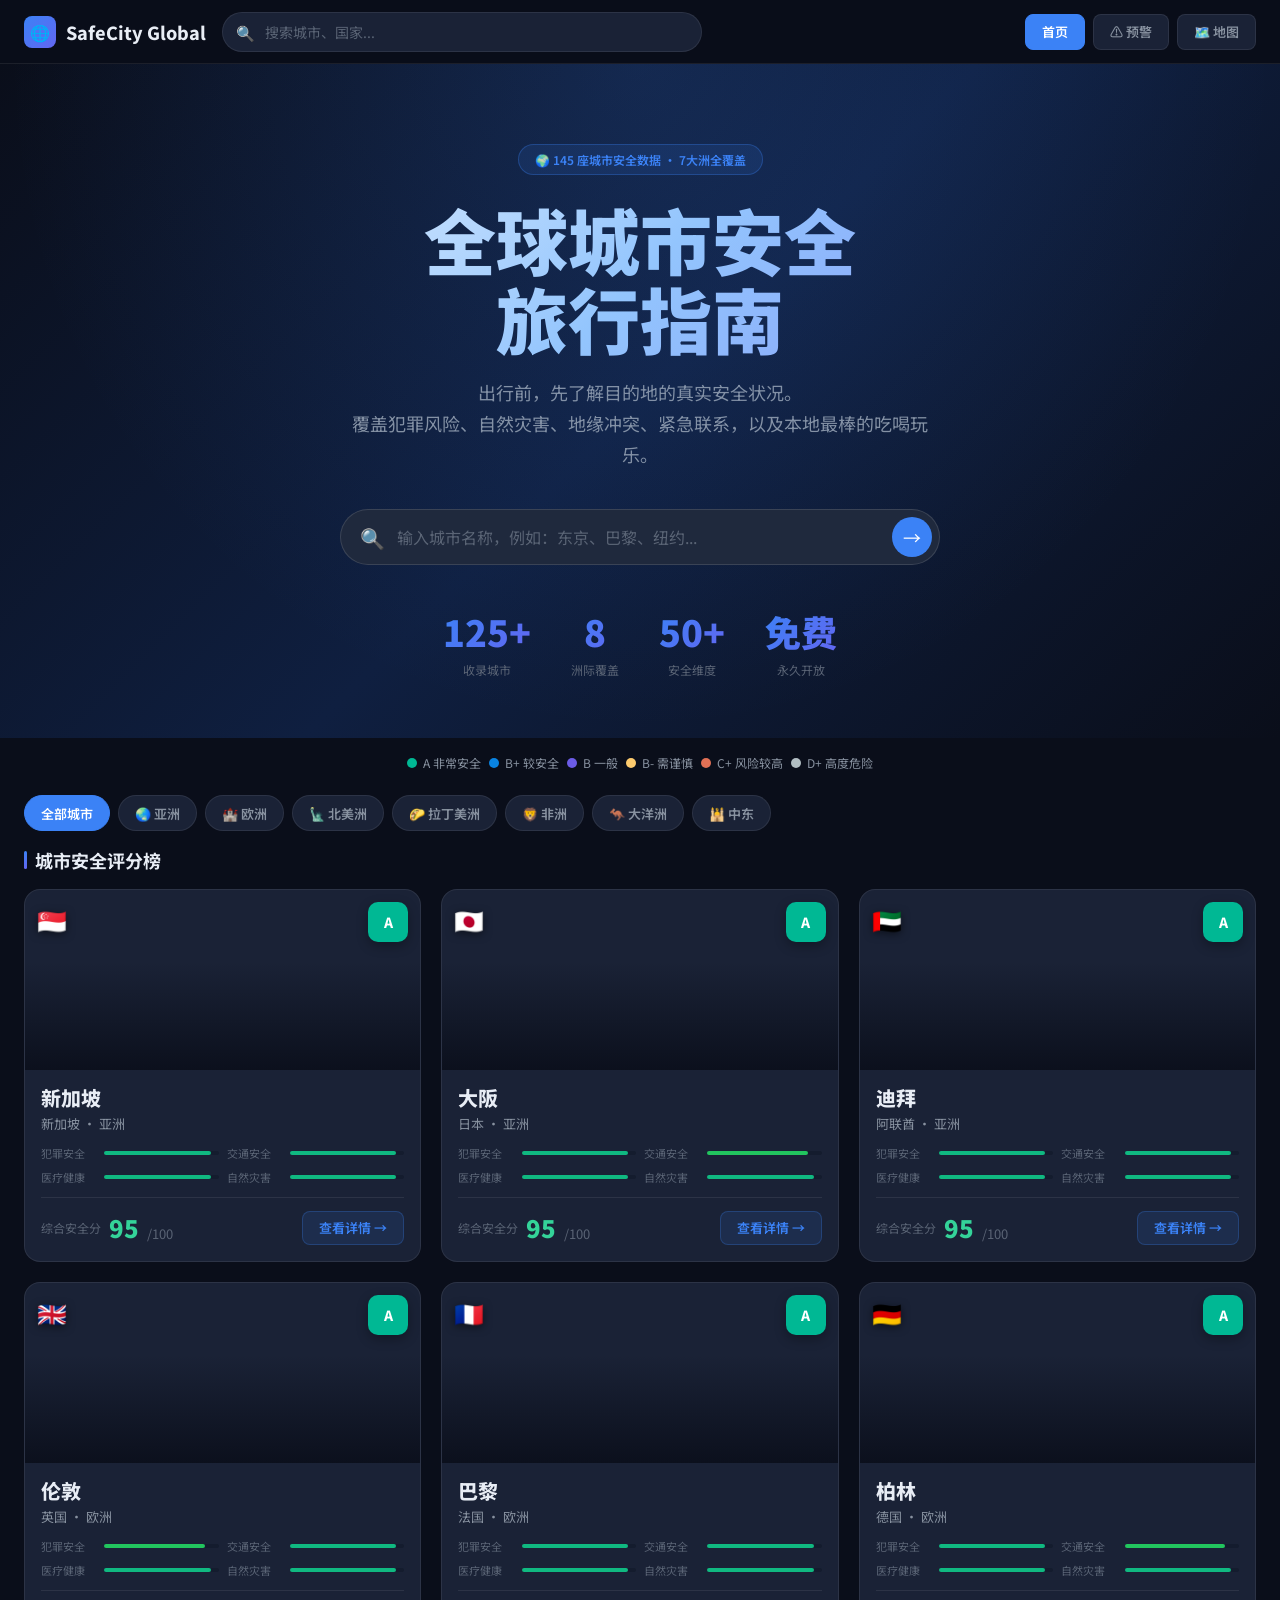
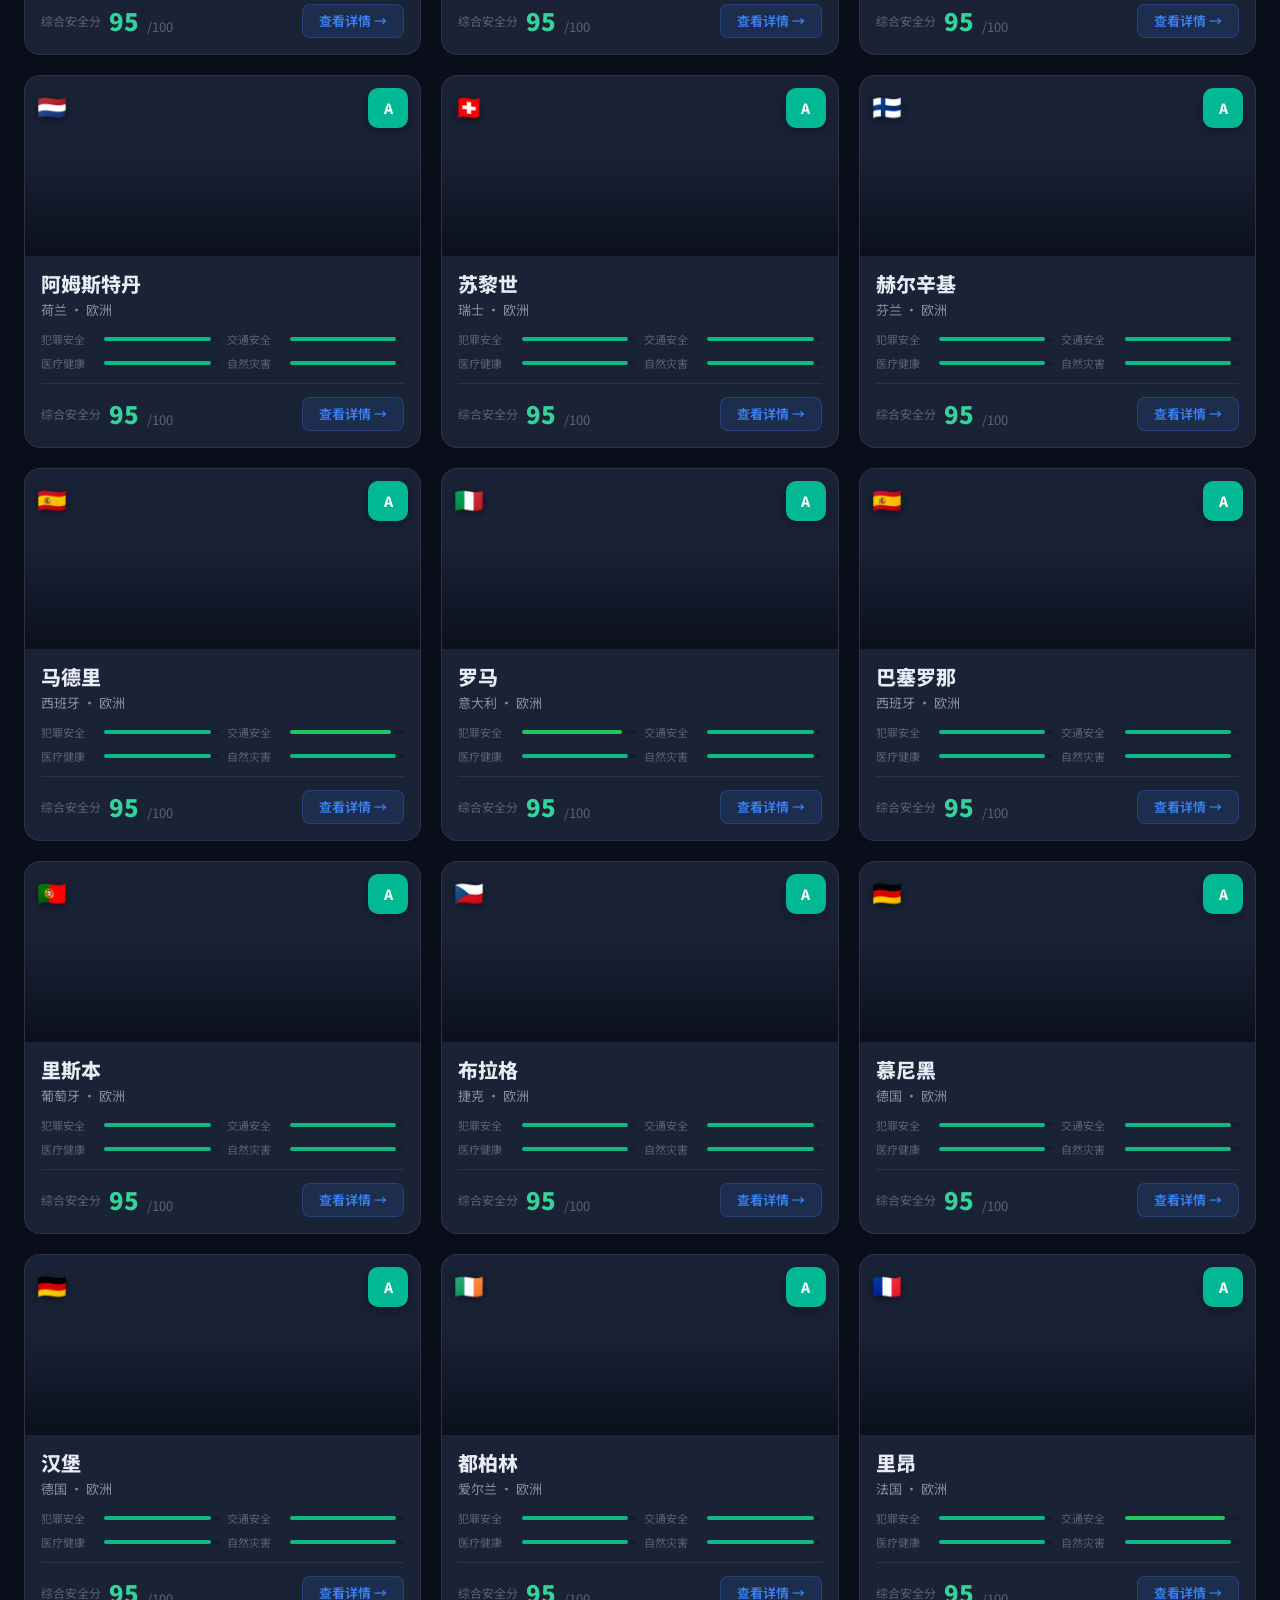
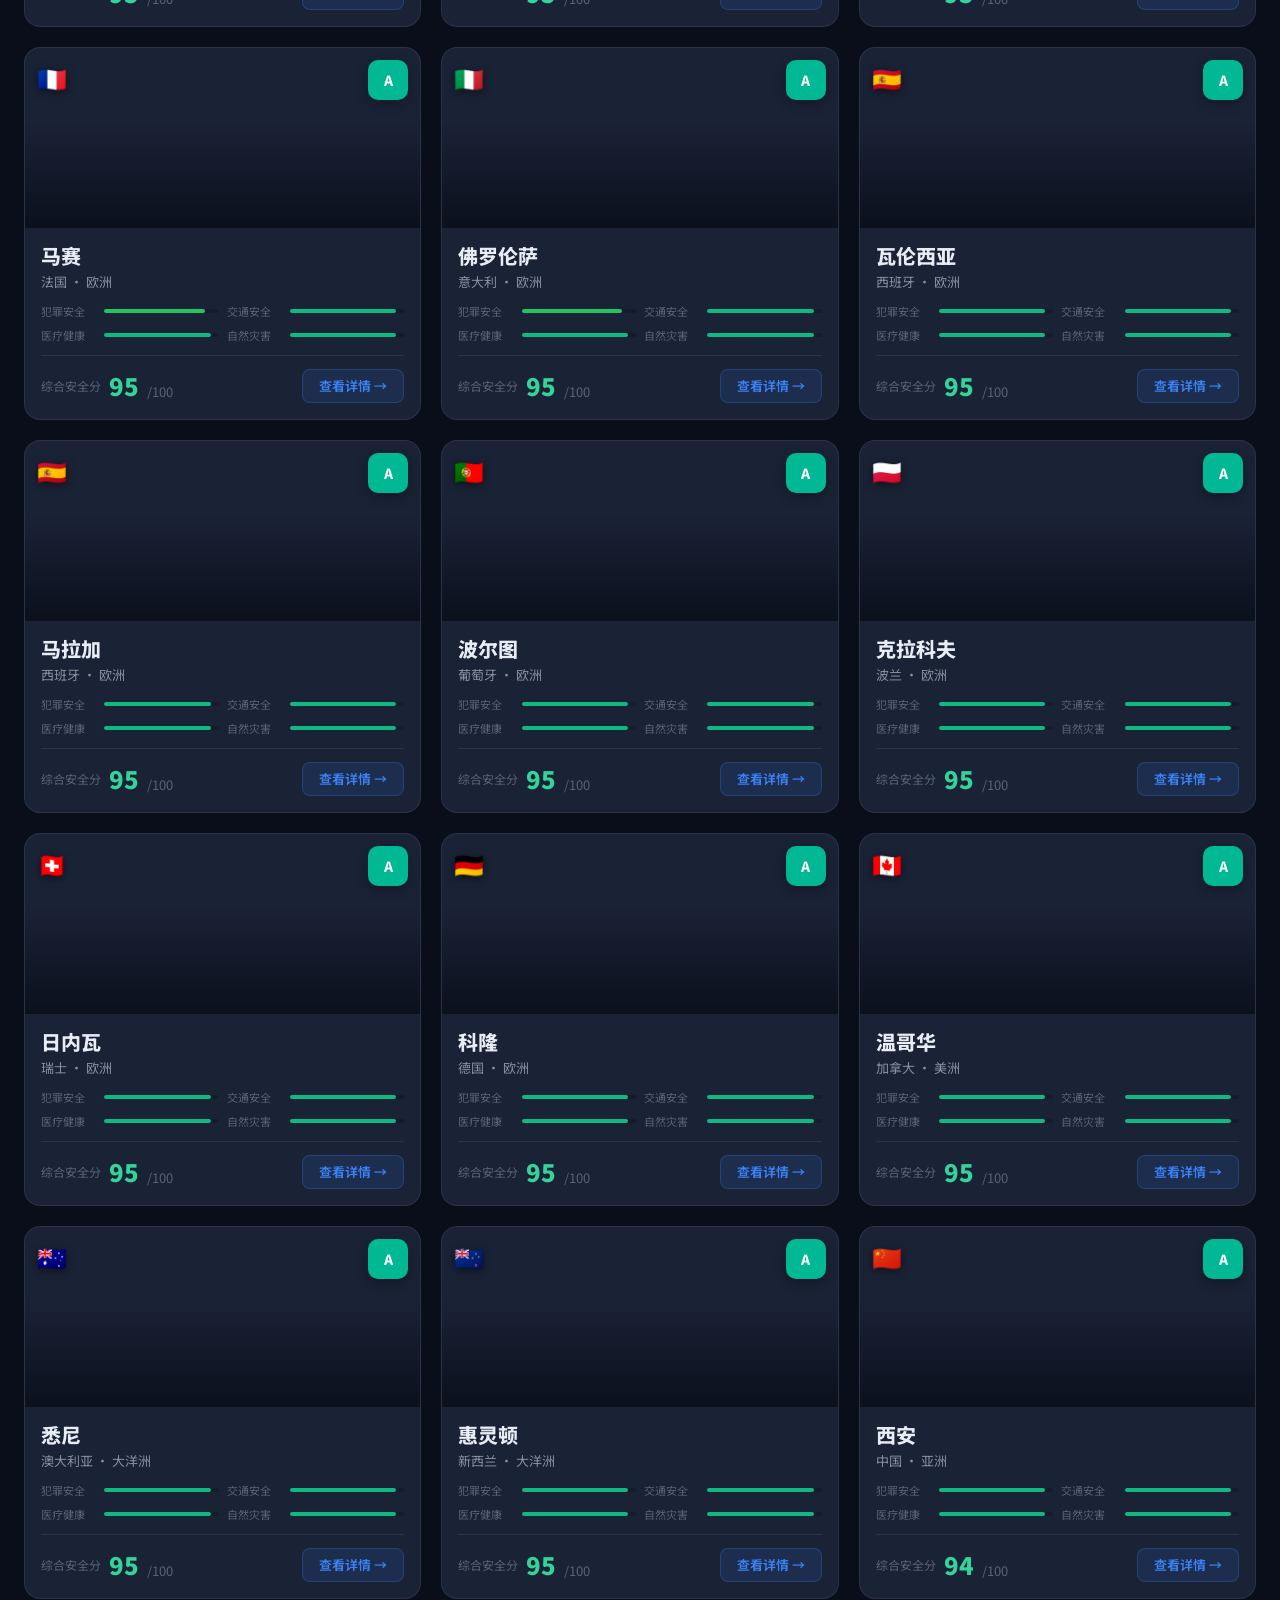
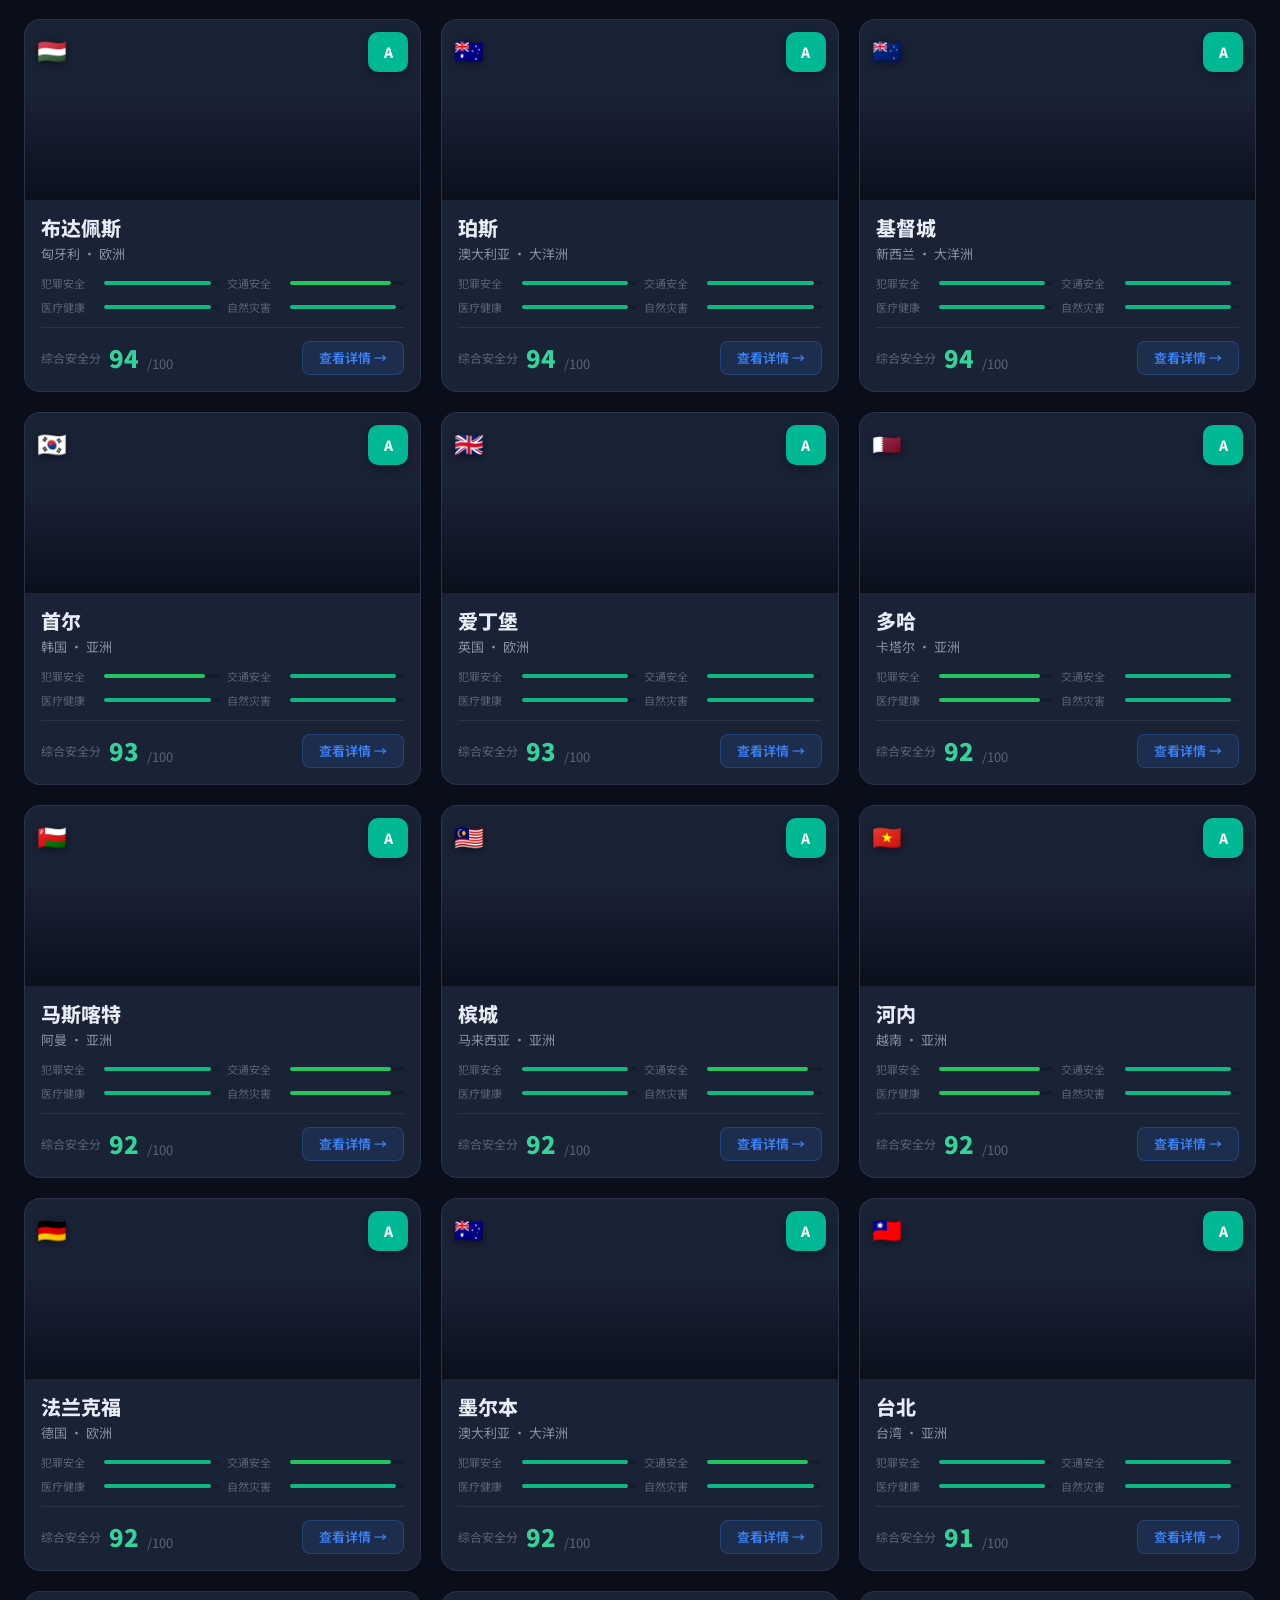
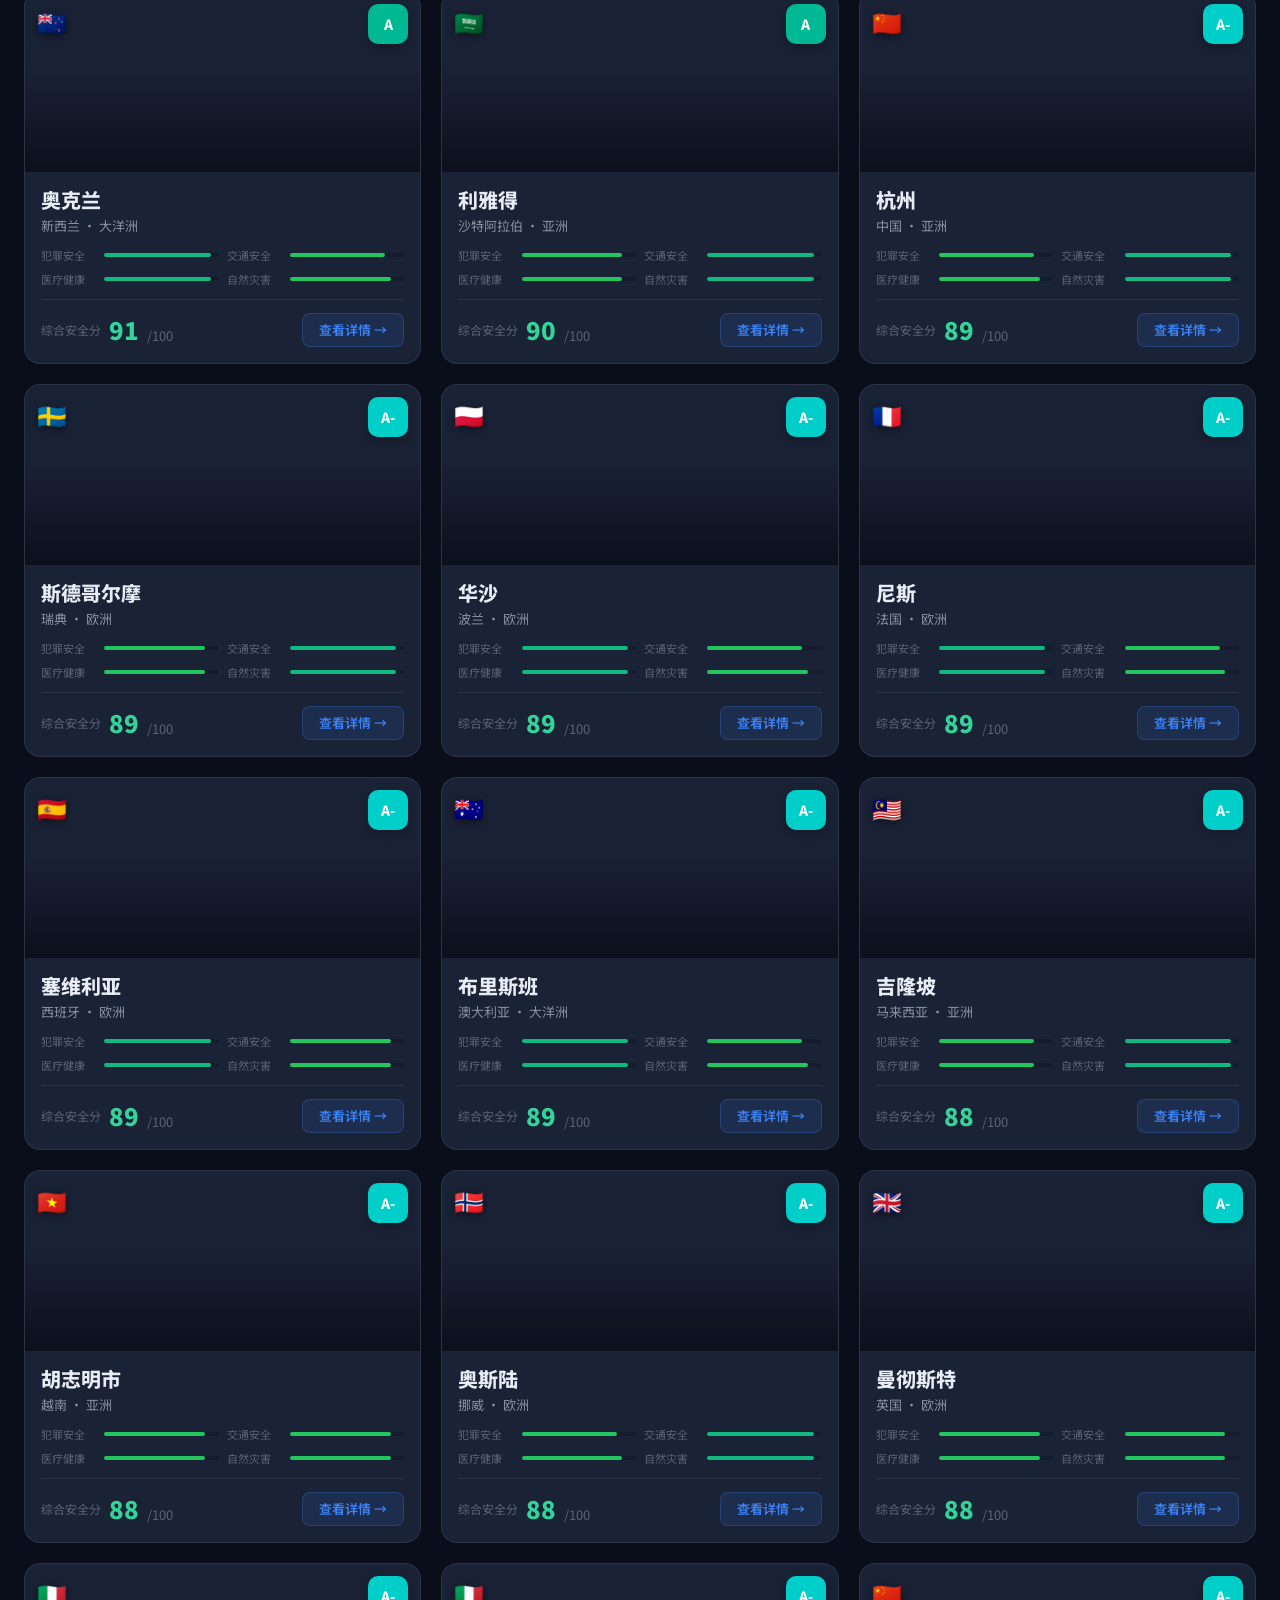
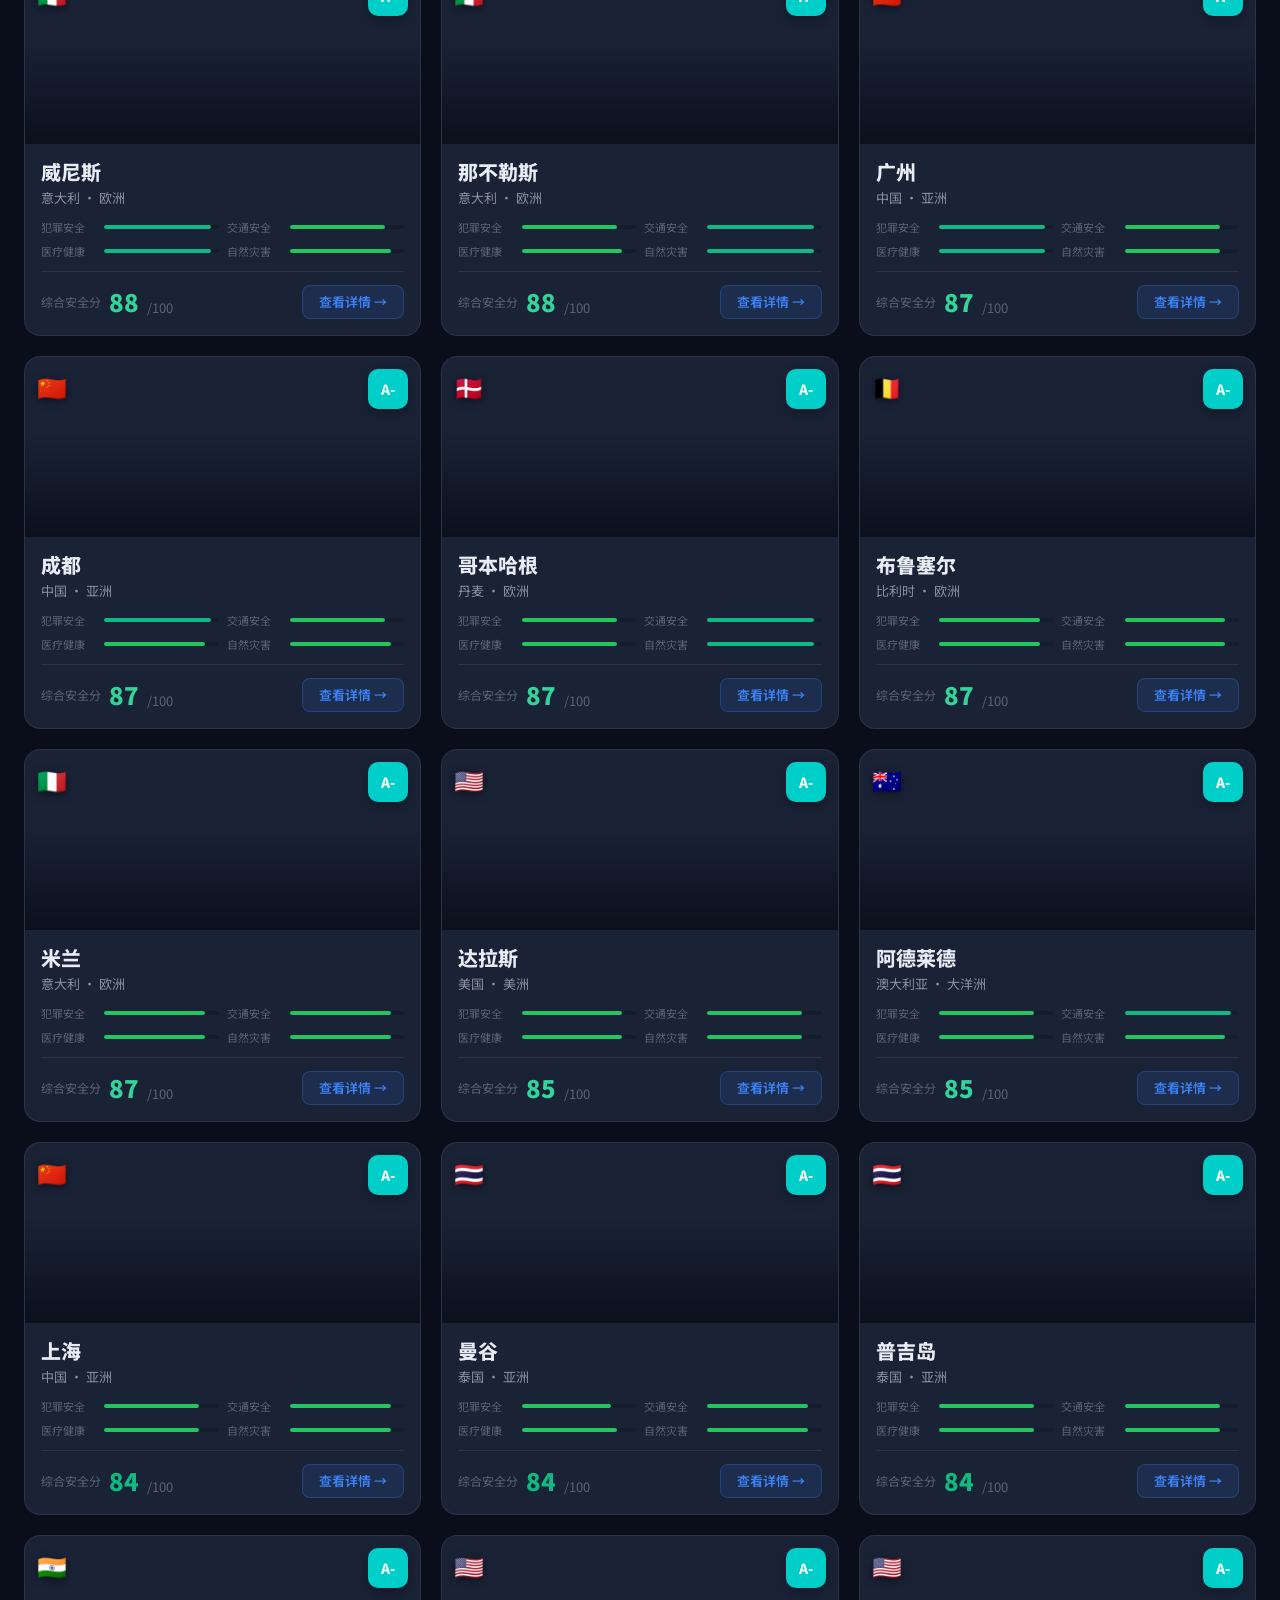
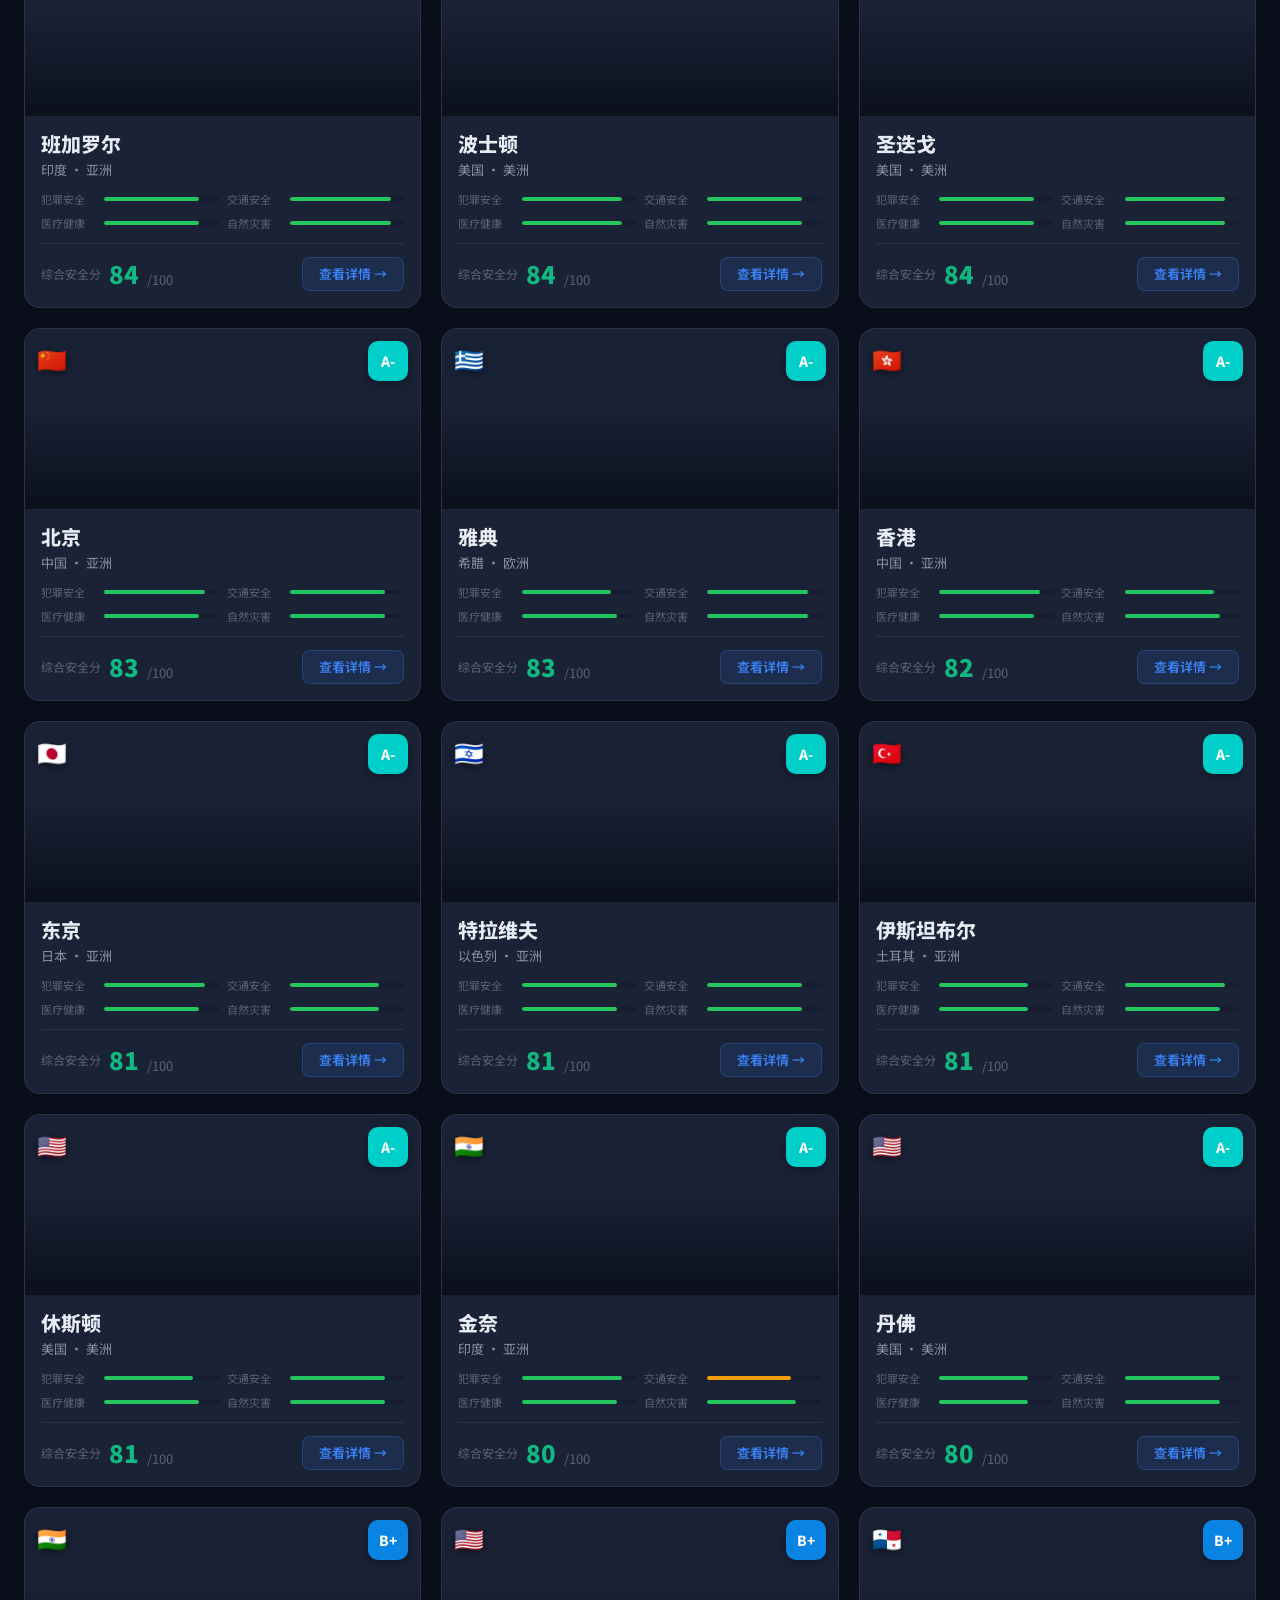
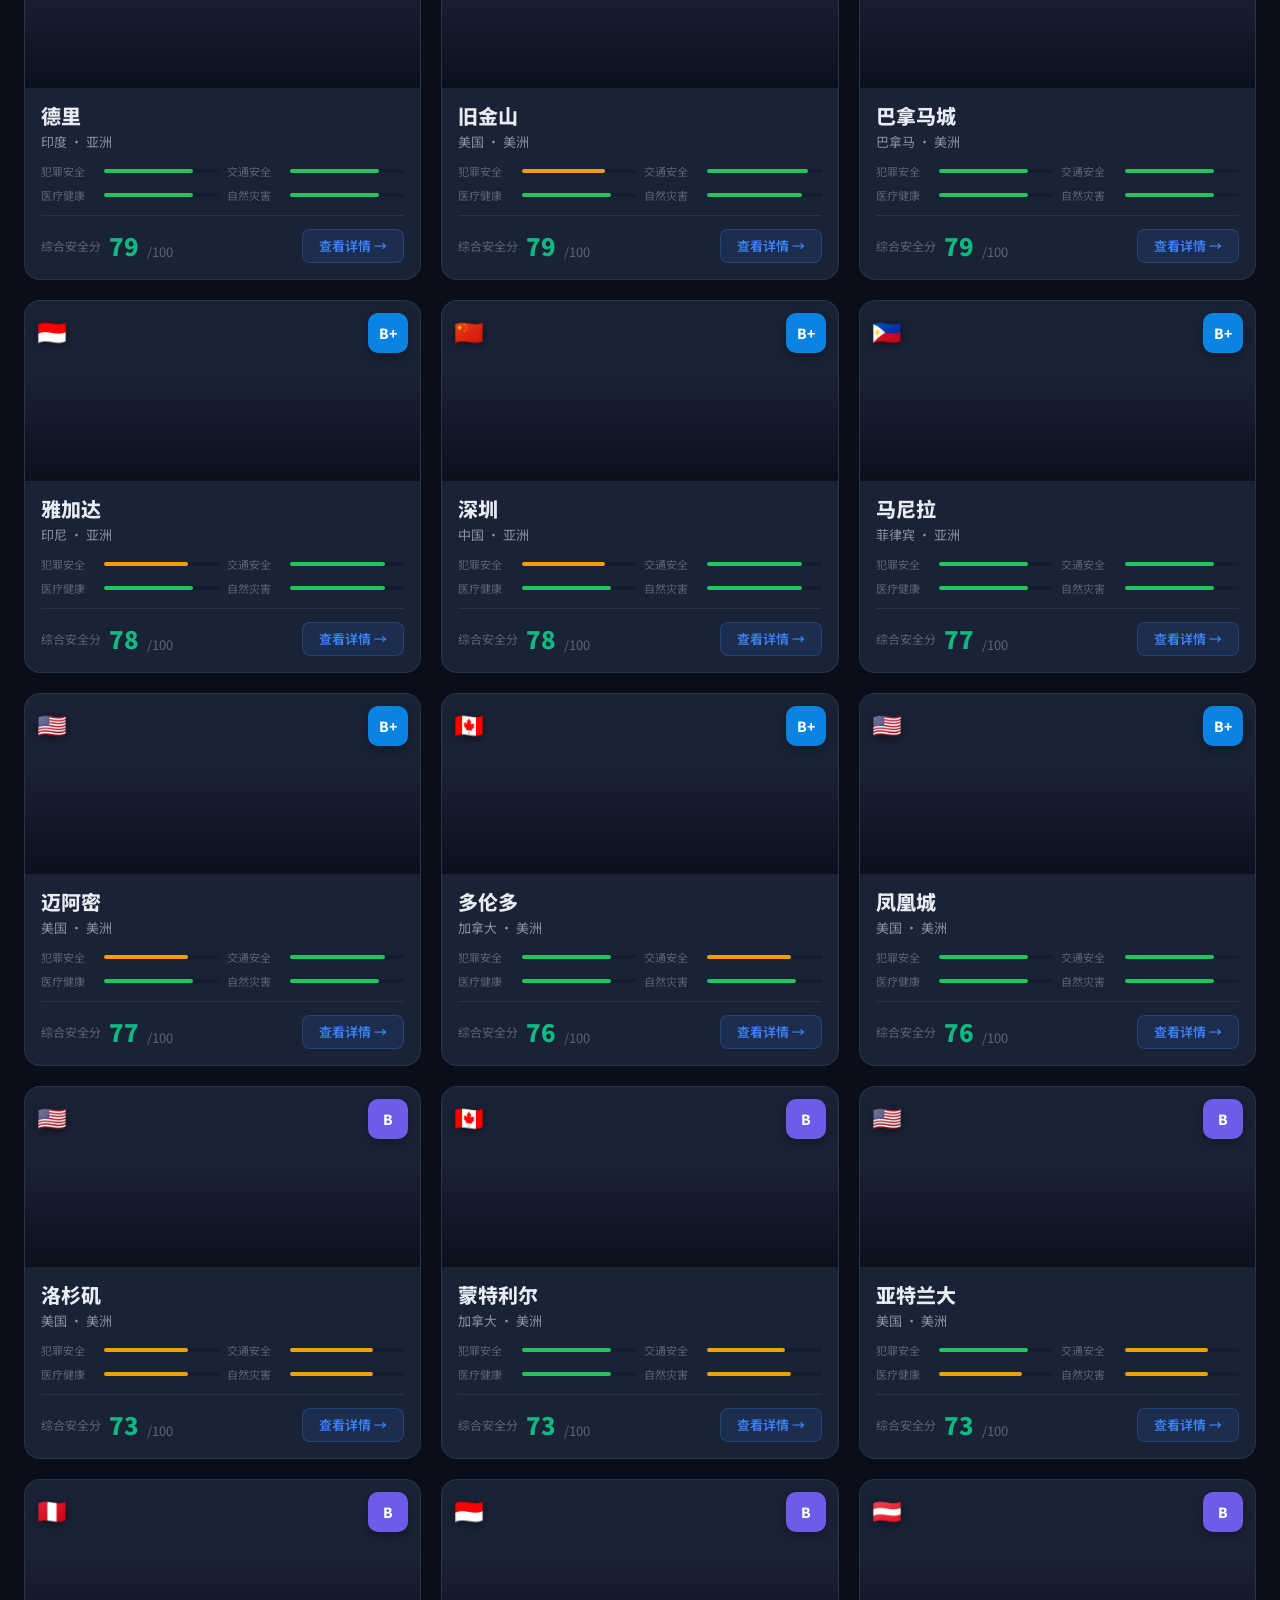
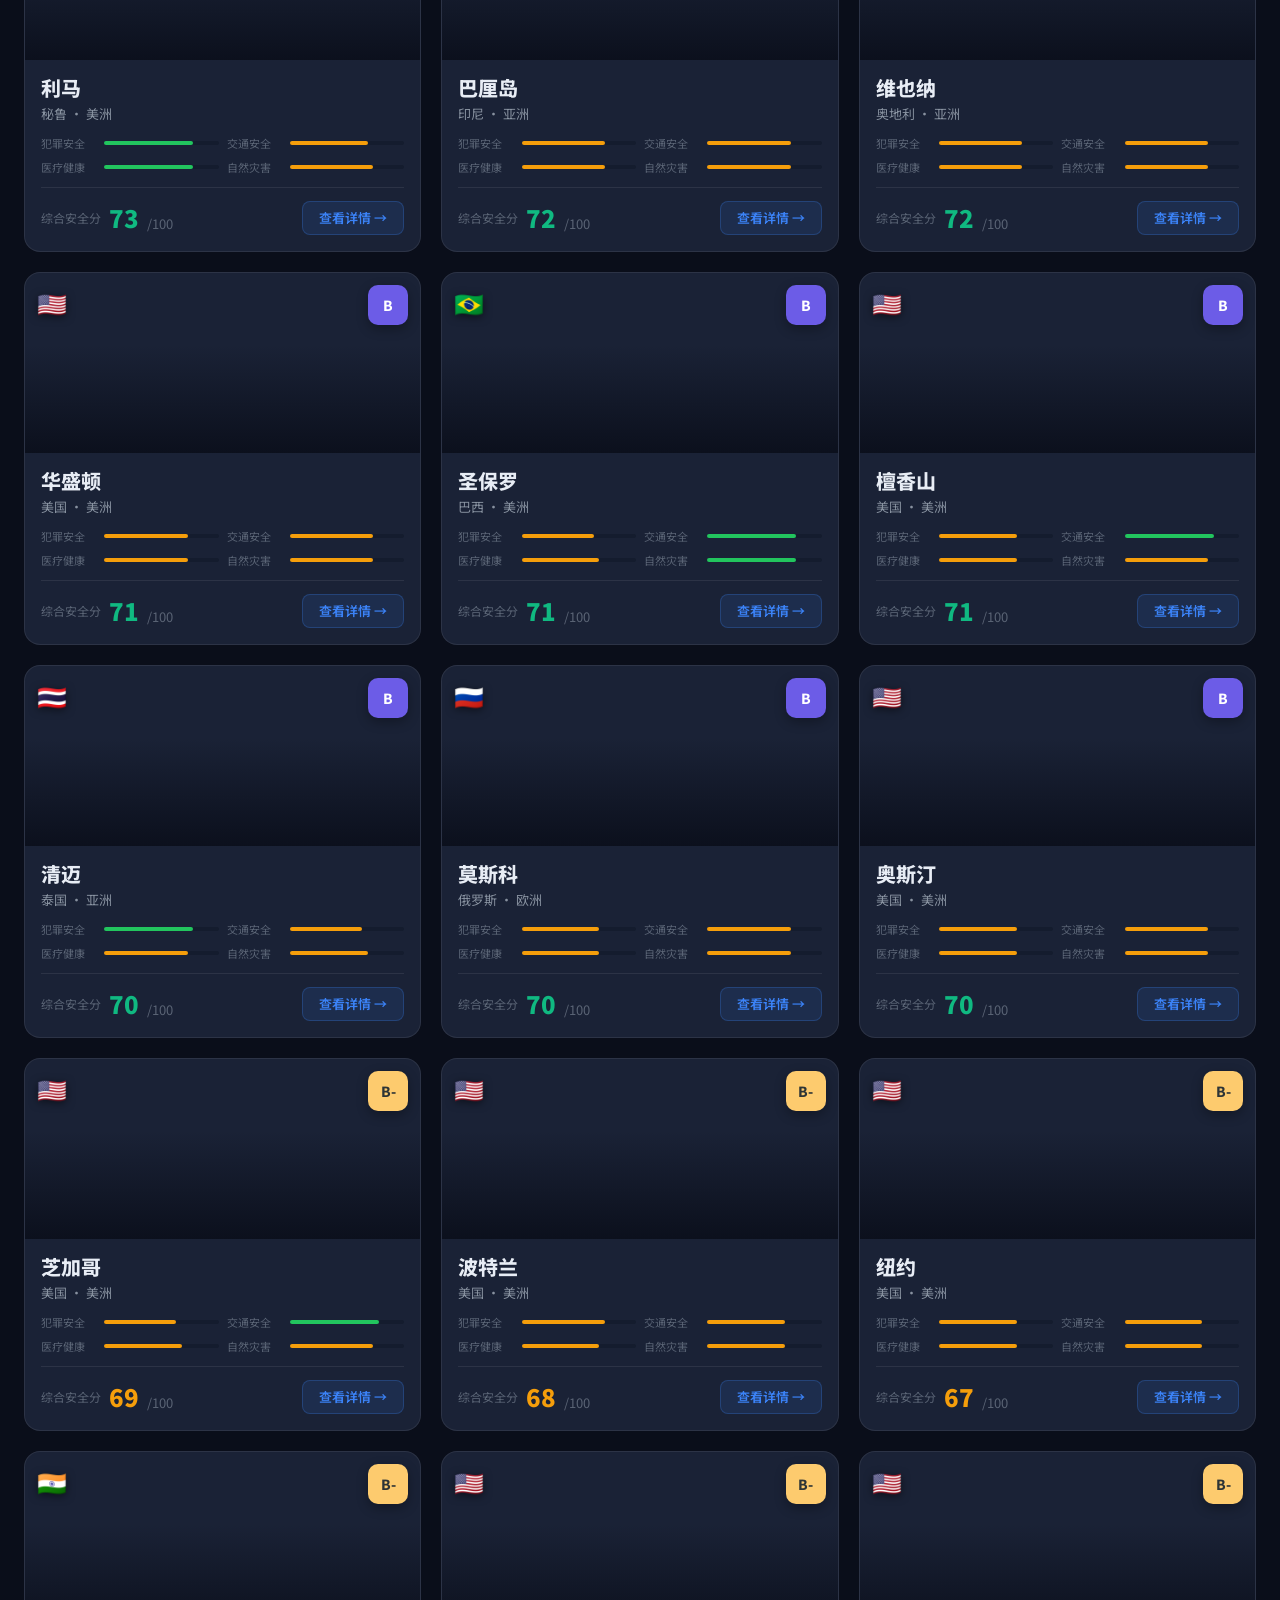
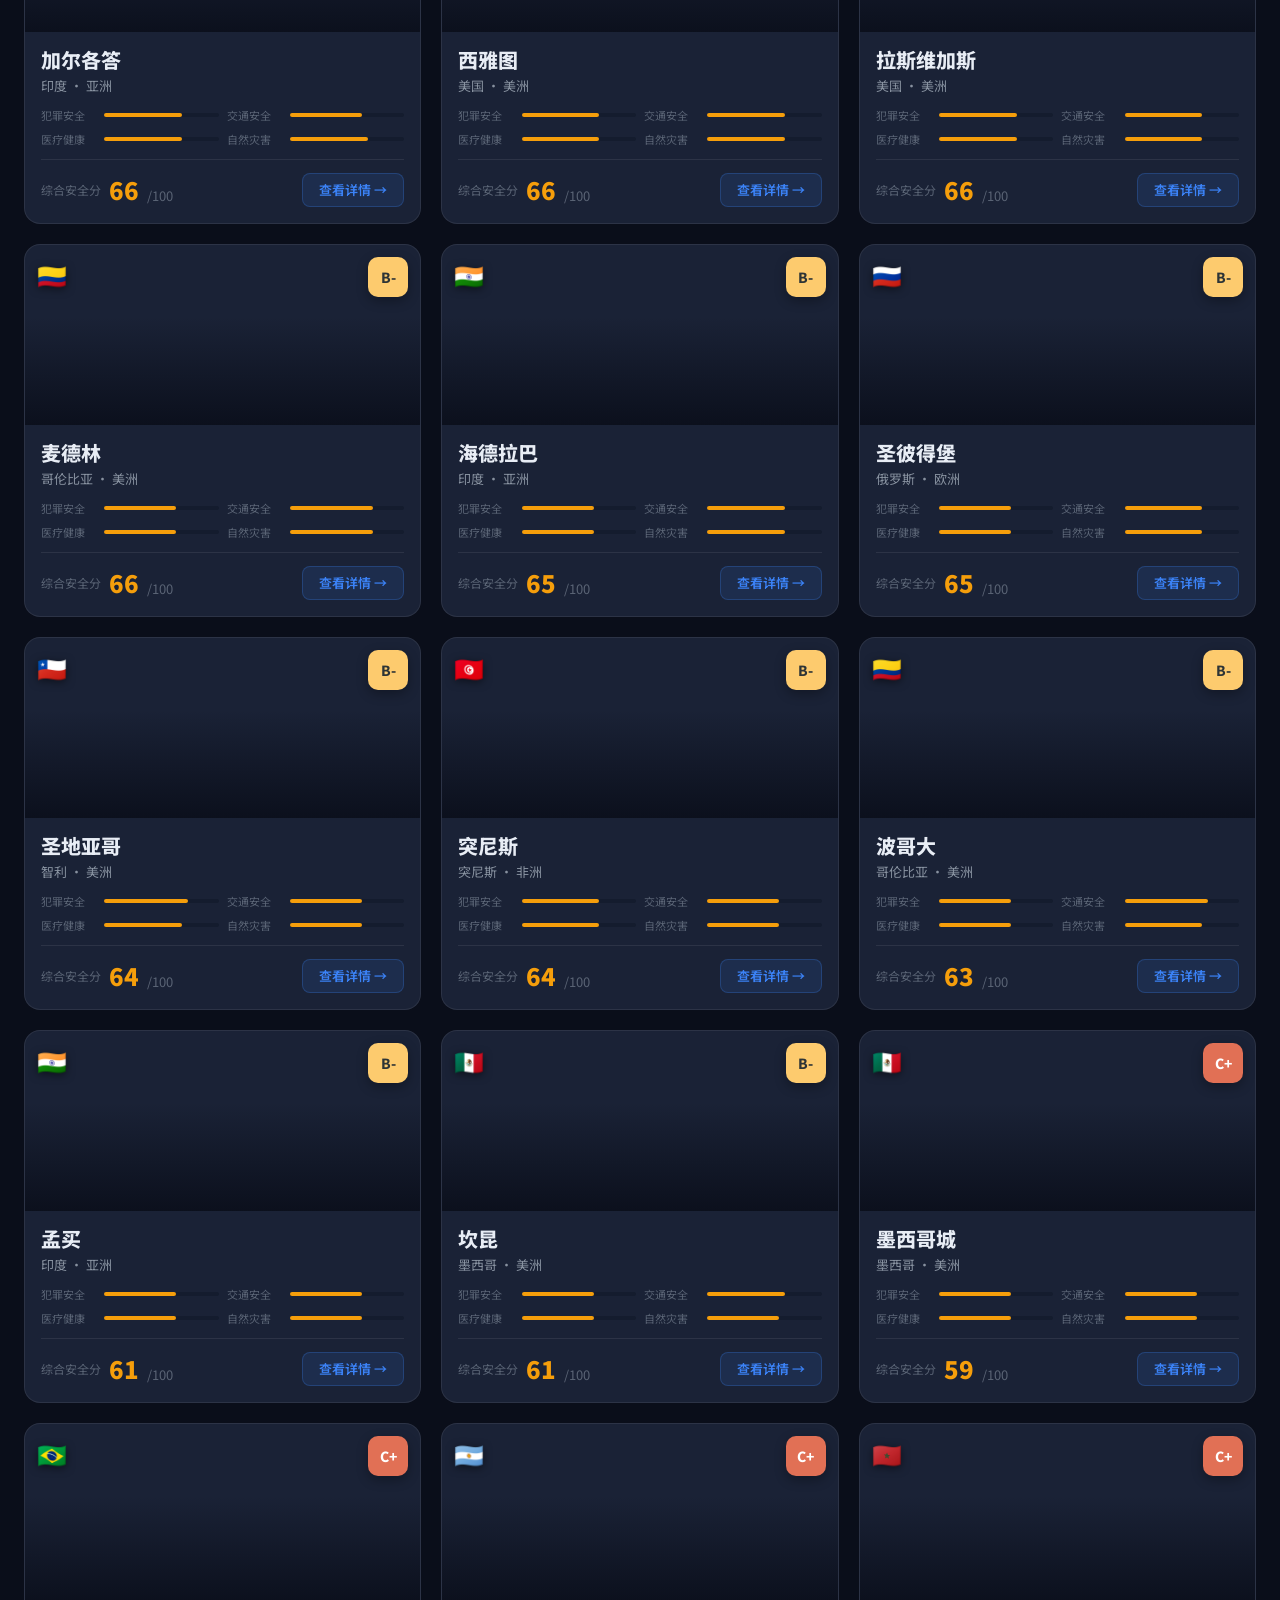
==== safecity/index.html @ a0b4e485 "SafeCity: 添加完整 conflict 字段，125个城市含冲突风险评估 (2026-04-13)" ====
<!DOCTYPE html>
<html lang="zh-CN">
<head>
  <meta charset="UTF-8">
  <meta name="viewport" content="width=device-width, initial-scale=1.0">
  <title>SafeCity Global — 全球城市安全旅行指南</title>
  <meta name="description" content="SafeCity Global 收录全球100座城市的安全评分，涵盖犯罪风险、自然灾害、医疗水平、交通安全，为您的国际旅行提供真实可靠的安全参考。">
  <meta name="keywords" content="城市安全,旅行安全,全球安全指南,SafeCity,安全评分,出行攻略,旅游安全,犯罪风险">
  <meta name="author" content="SafeCity Global">
  <meta name="robots" content="index, follow">
  <!-- Open Graph / Social -->
  <meta property="og:type" content="website">
  <meta property="og:url" content="https://safecity.uichain.org/">
  <meta property="og:title" content="SafeCity Global — 全球城市安全旅行指南">
  <meta property="og:description" content="收录全球100座城市安全数据，7大洲全覆盖。出行前了解目的地真实安全状况。">
  <meta property="og:image" content="https://images.unsplash.com/photo-1476514525535-07fb3b4ae5f1?w=1200&q=80">
  <!-- Twitter Card -->
  <meta name="twitter:card" content="summary_large_image">
  <meta name="twitter:title" content="SafeCity Global — 全球城市安全旅行指南">
  <meta name="twitter:description" content="收录全球100座城市安全数据，7大洲全覆盖。">
  <!-- Canonical -->
  <link rel="canonical" href="https://safecity.uichain.org/">
  <link rel="preconnect" href="https://fonts.googleapis.com">
  <link href="https://fonts.googleapis.com/css2?family=Inter:wght@300;400;500;600;700;800;900&family=Noto+Sans+SC:wght@300;400;500;700;900&display=swap" rel="stylesheet">
  <style>
    /* ─────────── CSS 变量 & 重置 ─────────── */
    :root {
      --bg: #0a0e1a;
      --bg2: #0f1623;
      --bg3: #141c2e;
      --card: #1a2236;
      --card2: #1f293d;
      --border: rgba(255,255,255,0.08);
      --border2: rgba(255,255,255,0.12);
      --text: #e8edf5;
      --text2: #8892a0;
      --text3: #5a6475;
      --accent: #3b82f6;
      --accent2: #6366f1;
      --green: #10b981;
      --yellow: #f59e0b;
      --orange: #f97316;
      --red: #ef4444;
      --red2: #dc2626;
      --glow: rgba(59,130,246,0.15);
      --radius: 16px;
      --radius-sm: 10px;
      --shadow: 0 8px 32px rgba(0,0,0,0.4);
      --shadow-lg: 0 20px 60px rgba(0,0,0,0.6);
    }
    *, *::before, *::after { box-sizing: border-box; margin: 0; padding: 0; }
    html { scroll-behavior: smooth; }
    body {
      font-family: 'Noto Sans SC', 'Inter', sans-serif;
      background: var(--bg);
      color: var(--text);
      min-height: 100vh;
      overflow-x: hidden;
    }
    a { color: inherit; text-decoration: none; }
    button { border: none; cursor: pointer; font-family: inherit; }
    input { font-family: inherit; }
    img { max-width: 100%; }

    /* ─────────── 滚动条 ─────────── */
    ::-webkit-scrollbar { width: 6px; }
    ::-webkit-scrollbar-track { background: var(--bg2); }
    ::-webkit-scrollbar-thumb { background: var(--border2); border-radius: 3px; }

    /* ─────────── 动画 ─────────── */
    @keyframes fadeIn { from { opacity:0; transform:translateY(20px); } to { opacity:1; transform:none; } }
    @keyframes pulse { 0%,100%{opacity:1;} 50%{opacity:0.5;} }
    @keyframes spin { to { transform:rotate(360deg); } }
    @keyframes shimmer { 0%{background-position:-200% 0} 100%{background-position:200% 0} }
    @keyframes slideDown { from{opacity:0;transform:translateY(-10px)} to{opacity:1;transform:none} }
    @keyframes countUp { from{opacity:0;transform:scale(0.8)} to{opacity:1;transform:scale(1)} }
    @keyframes glow { 0%,100%{box-shadow:0 0 20px rgba(59,130,246,0.3)} 50%{box-shadow:0 0 40px rgba(59,130,246,0.6)} }

    .fade-in { animation: fadeIn 0.5s ease forwards; }
    .slide-down { animation: slideDown 0.3s ease forwards; }

    /* ─────────── 顶部导航 ─────────── */
    #navbar {
      position: fixed; top: 0; left: 0; right: 0; z-index: 1000;
      height: 64px;
      background: rgba(10,14,26,0.92);
      backdrop-filter: blur(20px);
      border-bottom: 1px solid var(--border);
      display: flex; align-items: center; padding: 0 24px;
      gap: 16px;
    }
    .nav-logo {
      display: flex; align-items: center; gap: 10px;
      font-weight: 800; font-size: 18px; color: var(--text);
      white-space: nowrap;
    }
    .nav-logo-icon {
      width: 32px; height: 32px; border-radius: 8px;
      background: linear-gradient(135deg, var(--accent), var(--accent2));
      display: flex; align-items: center; justify-content: center;
      font-size: 16px;
    }
    .nav-search-wrap {
      flex: 1; max-width: 480px;
      position: relative;
    }
    #nav-search {
      width: 100%; height: 40px;
      background: var(--card); border: 1px solid var(--border);
      border-radius: 20px; padding: 0 16px 0 42px;
      color: var(--text); font-size: 14px;
      outline: none; transition: all 0.2s;
    }
    #nav-search:focus { border-color: var(--accent); background: var(--card2); }
    #nav-search::placeholder { color: var(--text3); }
    .nav-search-icon {
      position: absolute; left: 14px; top: 50%; transform: translateY(-50%);
      color: var(--text3); pointer-events: none; font-size: 15px;
    }
    #search-dropdown {
      display: none;
      position: absolute; top: calc(100% + 8px); left: 0; right: 0;
      background: var(--card2); border: 1px solid var(--border2);
      border-radius: var(--radius-sm); overflow: hidden;
      box-shadow: var(--shadow-lg); z-index: 2000;
    }
    #search-dropdown.open { display: block; }
    .search-item {
      display: flex; align-items: center; gap: 12px;
      padding: 10px 16px; cursor: pointer;
      transition: background 0.15s;
    }
    .search-item:hover { background: var(--bg3); }
    .search-item-flag { font-size: 20px; }
    .search-item-info { flex: 1; min-width: 0; }
    .search-item-name { font-size: 14px; font-weight: 600; }
    .search-item-country { font-size: 12px; color: var(--text2); }
    .search-item-grade {
      font-size: 12px; font-weight: 700; padding: 2px 8px;
      border-radius: 6px;
    }
    .nav-right { margin-left: auto; display: flex; gap: 8px; }
    .nav-btn {
      height: 36px; padding: 0 16px; border-radius: 8px;
      font-size: 13px; font-weight: 600;
      background: var(--card); border: 1px solid var(--border);
      color: var(--text2); transition: all 0.2s;
    }
    .nav-btn:hover, .nav-btn.active {
      background: var(--accent); border-color: var(--accent);
      color: #fff;
    }

    /* ─────────── 页面容器 ─────────── */
    .page { display: none; padding-top: 64px; }
    .page.active { display: block; }

    /* ─────────── 首页 Hero ─────────── */
    #hero {
      position: relative; overflow: hidden;
      padding: 80px 24px 60px;
      background: linear-gradient(135deg, #0a0e1a 0%, #0f1f40 50%, #0a0e1a 100%);
      text-align: center;
    }
    #hero::before {
      content: '';
      position: absolute; inset: 0;
      background: radial-gradient(ellipse at 50% 0%, rgba(59,130,246,0.15) 0%, transparent 70%);
    }
    .hero-badge {
      display: inline-flex; align-items: center; gap: 6px;
      background: rgba(59,130,246,0.12); border: 1px solid rgba(59,130,246,0.3);
      border-radius: 20px; padding: 6px 16px; font-size: 12px;
      color: var(--accent); font-weight: 600; margin-bottom: 24px;
      animation: glow 3s ease-in-out infinite;
    }
    .hero-title {
      font-size: clamp(36px, 6vw, 72px); font-weight: 900; line-height: 1.1;
      margin-bottom: 20px; position: relative;
      background: linear-gradient(135deg, #fff 0%, #93c5fd 50%, #818cf8 100%);
      -webkit-background-clip: text; -webkit-text-fill-color: transparent;
    }
    .hero-subtitle {
      font-size: clamp(14px, 2vw, 18px); color: var(--text2);
      max-width: 600px; margin: 0 auto 40px; line-height: 1.7;
    }
    .hero-stats {
      display: flex; justify-content: center; gap: 40px;
      flex-wrap: wrap; margin-top: 40px; position: relative;
    }
    .hero-stat { text-align: center; }
    .hero-stat-num {
      font-size: 36px; font-weight: 900;
      background: linear-gradient(135deg, var(--accent), var(--accent2));
      -webkit-background-clip: text; -webkit-text-fill-color: transparent;
    }
    .hero-stat-label { font-size: 12px; color: var(--text3); margin-top: 4px; }
    .hero-search-big {
      max-width: 600px; margin: 0 auto 0;
      position: relative;
    }
    #hero-search {
      width: 100%; height: 56px; border-radius: 28px;
      background: var(--card2); border: 1px solid var(--border2);
      padding: 0 60px 0 56px; font-size: 16px; color: var(--text);
      outline: none; transition: all 0.3s;
    }
    #hero-search:focus { border-color: var(--accent); box-shadow: 0 0 0 4px var(--glow); }
    #hero-search::placeholder { color: var(--text3); }
    .hero-search-icon {
      position: absolute; left: 20px; top: 50%; transform: translateY(-50%);
      color: var(--text3); font-size: 20px; pointer-events: none;
    }
    .hero-search-btn {
      position: absolute; right: 8px; top: 50%; transform: translateY(-50%);
      width: 40px; height: 40px; border-radius: 50%;
      background: var(--accent); color: #fff; font-size: 18px;
      display: flex; align-items: center; justify-content: center;
      transition: all 0.2s;
    }
    .hero-search-btn:hover { background: var(--accent2); transform: translateY(-50%) scale(1.05); }

    /* ─────────── 安全等级图例 ─────────── */
    .legend {
      display: flex; justify-content: center; gap: 8px; flex-wrap: wrap;
      padding: 16px 24px; margin-bottom: 8px;
    }
    .legend-item {
      display: flex; align-items: center; gap: 6px;
      font-size: 12px; color: var(--text2);
    }
    .legend-dot { width: 10px; height: 10px; border-radius: 50%; }

    /* ─────────── 城市卡片网格 ─────────── */
    #continent-tabs {
      display: flex; gap: 8px; padding: 0 24px 16px;
      overflow-x: auto; scrollbar-width: none;
    }
    #continent-tabs::-webkit-scrollbar { display: none; }
    .continent-tab {
      height: 36px; padding: 0 16px; border-radius: 18px;
      font-size: 13px; font-weight: 600; white-space: nowrap;
      background: var(--card); border: 1px solid var(--border);
      color: var(--text2); transition: all 0.2s;
    }
    .continent-tab:hover, .continent-tab.active {
      background: var(--accent); border-color: var(--accent);
      color: #fff;
    }
    .section-title {
      font-size: 18px; font-weight: 700; padding: 0 24px 16px;
      display: flex; align-items: center; gap: 8px;
    }
    .section-title::before {
      content: ''; width: 3px; height: 18px; border-radius: 2px;
      background: linear-gradient(to bottom, var(--accent), var(--accent2));
    }
    #city-grid {
      display: grid;
      grid-template-columns: repeat(auto-fill, minmax(300px, 1fr));
      gap: 20px; padding: 0 24px 40px;
    }
    .city-card {
      border-radius: var(--radius); overflow: hidden;
      background: var(--card); border: 1px solid var(--border);
      cursor: pointer; transition: all 0.3s;
      animation: fadeIn 0.4s ease forwards;
    }
    .city-card:hover {
      transform: translateY(-4px); border-color: var(--accent);
      box-shadow: 0 16px 48px rgba(0,0,0,0.5), 0 0 0 1px var(--accent);
    }
    .city-card-img {
      height: 180px; position: relative; overflow: hidden;
    }
    .city-card-img img {
      width: 100%; height: 100%; object-fit: cover;
      transition: transform 0.5s;
    }
    .city-card:hover .city-card-img img { transform: scale(1.05); }
    .city-card-overlay {
      position: absolute; inset: 0;
      background: linear-gradient(to top, rgba(10,14,26,0.9) 0%, transparent 60%);
    }
    .city-card-flag {
      position: absolute; top: 12px; left: 12px;
      font-size: 24px; filter: drop-shadow(0 2px 4px rgba(0,0,0,0.5));
    }
    .city-card-grade {
      position: absolute; top: 12px; right: 12px;
      width: 40px; height: 40px; border-radius: 10px;
      display: flex; align-items: center; justify-content: center;
      font-size: 14px; font-weight: 800;
      box-shadow: 0 4px 12px rgba(0,0,0,0.3);
    }
    .city-card-body { padding: 16px; }
    .city-card-name {
      font-size: 20px; font-weight: 800; line-height: 1.2; margin-bottom: 4px;
    }
    .city-card-country {
      font-size: 13px; color: var(--text2); margin-bottom: 12px;
    }
    .city-card-scores {
      display: grid; grid-template-columns: 1fr 1fr; gap: 8px; margin-bottom: 12px;
    }
    .city-score-item {
      display: flex; align-items: center; gap: 6px;
    }
    .city-score-label { font-size: 11px; color: var(--text3); flex: 1; }
    .city-score-bar-wrap { flex: 2; height: 4px; background: var(--bg3); border-radius: 2px; }
    .city-score-bar { height: 100%; border-radius: 2px; transition: width 1s ease; }
    .city-card-footer {
      display: flex; align-items: center; justify-content: space-between;
      padding-top: 12px; border-top: 1px solid var(--border);
    }
    .city-overall {
      display: flex; align-items: center; gap: 8px;
    }
    .city-overall-label { font-size: 12px; color: var(--text3); }
    .city-overall-num { font-size: 24px; font-weight: 900; }
    .city-overall-max { font-size: 13px; color: var(--text3); align-self: flex-end; margin-bottom: 2px; }
    .view-detail-btn {
      height: 34px; padding: 0 16px; border-radius: 8px;
      font-size: 13px; font-weight: 600;
      background: rgba(59,130,246,0.12); color: var(--accent);
      border: 1px solid rgba(59,130,246,0.25); transition: all 0.2s;
    }
    .view-detail-btn:hover { background: var(--accent); color: #fff; border-color: var(--accent); }

    /* ─────────── 城市详情页 ─────────── */
    #city-detail-page { display: none; padding-top: 64px; }
    #city-detail-page.active { display: block; }

    .detail-hero {
      height: 340px; position: relative; overflow: hidden;
    }
    .detail-hero-img {
      width: 100%; height: 100%; object-fit: cover;
      filter: brightness(0.6);
    }
    .detail-hero-overlay {
      position: absolute; inset: 0;
      background: linear-gradient(to top, var(--bg) 0%, transparent 60%);
    }
    .detail-hero-content {
      position: absolute; bottom: 0; left: 0; right: 0;
      padding: 32px 32px 24px;
    }
    .detail-breadcrumb {
      display: flex; align-items: center; gap: 8px;
      font-size: 13px; color: var(--text2); margin-bottom: 12px;
    }
    .detail-breadcrumb button {
      background: none; color: var(--accent); font-size: 13px;
      padding: 0; display: flex; align-items: center; gap: 4px;
    }
    .detail-breadcrumb button:hover { text-decoration: underline; }
    .detail-city-name {
      font-size: clamp(32px, 5vw, 56px); font-weight: 900; line-height: 1;
      margin-bottom: 8px;
    }
    .detail-city-meta {
      display: flex; align-items: center; gap: 12px; flex-wrap: wrap;
    }
    .detail-flag { font-size: 28px; }
    .detail-country { font-size: 18px; color: var(--text2); }
    .detail-grade-badge {
      padding: 6px 16px; border-radius: 10px;
      font-size: 16px; font-weight: 800;
    }
    .detail-overview {
      font-size: 15px; color: var(--text2); line-height: 1.7;
      max-width: 700px; margin: 16px 32px 0;
      padding: 16px; background: rgba(255,255,255,0.05);
      border-radius: var(--radius-sm); border-left: 3px solid var(--accent);
    }

    /* ─────────── 详情页标签 ─────────── */
    .detail-tabs {
      display: flex; gap: 0; padding: 0 24px;
      border-bottom: 1px solid var(--border);
      overflow-x: auto; scrollbar-width: none; margin-top: 24px;
    }
    .detail-tabs::-webkit-scrollbar { display: none; }
    .detail-tab {
      height: 48px; padding: 0 20px;
      font-size: 14px; font-weight: 600; color: var(--text2);
      background: none; border-bottom: 2px solid transparent;
      white-space: nowrap; transition: all 0.2s;
    }
    .detail-tab:hover { color: var(--text); }
    .detail-tab.active { color: var(--accent); border-bottom-color: var(--accent); }
    .detail-panel { display: none; padding: 28px 24px 60px; animation: fadeIn 0.3s ease; }
    .detail-panel.active { display: block; }

    /* ─────────── 安全评估面板 ─────────── */
    .safety-grid {
      display: grid; grid-template-columns: repeat(auto-fill, minmax(280px, 1fr)); gap: 16px;
      margin-bottom: 28px;
    }
    .safety-metric {
      background: var(--card); border: 1px solid var(--border);
      border-radius: var(--radius-sm); padding: 16px; position: relative; overflow: hidden;
      transition: all 0.2s;
    }
    .safety-metric:hover { border-color: var(--border2); }
    .safety-metric-header {
      display: flex; align-items: center; justify-content: space-between; margin-bottom: 12px;
    }
    .safety-metric-label {
      display: flex; align-items: center; gap: 8px;
      font-size: 14px; font-weight: 600;
    }
    .safety-metric-icon { font-size: 18px; }
    .safety-metric-score {
      font-size: 28px; font-weight: 900;
      font-variant-numeric: tabular-nums;
    }
    .safety-metric-bar {
      height: 6px; background: var(--bg3); border-radius: 3px; overflow: hidden;
      margin-bottom: 10px;
    }
    .safety-metric-bar-fill {
      height: 100%; border-radius: 3px;
      transition: width 1s cubic-bezier(0.34,1.56,0.64,1);
    }
    .safety-metric-desc { font-size: 12px; color: var(--text2); line-height: 1.5; }
    .safety-metric-warning {
      position: absolute; top: 0; right: 0;
      width: 0; height: 0;
      border-top: 28px solid transparent;
      border-right: 28px solid transparent;
    }
    .safety-metric-warning.show { border-right-color: var(--orange); }

    /* 综合评分环 */
    .overall-score-ring {
      display: flex; align-items: center; gap: 32px;
      background: var(--card); border: 1px solid var(--border);
      border-radius: var(--radius); padding: 24px 32px; margin-bottom: 24px;
    }
    .ring-svg-wrap { position: relative; width: 120px; height: 120px; flex-shrink: 0; }
    .ring-svg { transform: rotate(-90deg); }
    .ring-bg { fill: none; stroke: var(--bg3); stroke-width: 10; }
    .ring-fill {
      fill: none; stroke-width: 10; stroke-linecap: round;
      stroke-dasharray: 283; stroke-dashoffset: 283;
      transition: stroke-dashoffset 1.5s cubic-bezier(0.34,1.56,0.64,1);
    }
    .ring-center {
      position: absolute; inset: 0; display: flex;
      flex-direction: column; align-items: center; justify-content: center;
    }
    .ring-num { font-size: 30px; font-weight: 900; }
    .ring-max { font-size: 13px; color: var(--text3); }
    .ring-info h3 { font-size: 22px; font-weight: 800; margin-bottom: 6px; }
    .ring-info p { font-size: 14px; color: var(--text2); line-height: 1.6; max-width: 400px; }
    .ring-grade-big {
      margin-left: auto; text-align: center;
    }
    .ring-grade-letter {
      font-size: 64px; font-weight: 900; line-height: 1;
      background: linear-gradient(135deg, var(--accent), var(--accent2));
      -webkit-background-clip: text; -webkit-text-fill-color: transparent;
    }
    .ring-grade-label { font-size: 12px; color: var(--text3); }

    /* 热点警告 */
    .hotspot-card {
      display: flex; gap: 12px; padding: 14px 16px;
      background: var(--card); border: 1px solid var(--border);
      border-radius: var(--radius-sm); margin-bottom: 10px;
      border-left: 3px solid transparent;
    }
    .hotspot-card.risk-极高 { border-left-color: var(--red2); }
    .hotspot-card.risk-高 { border-left-color: var(--red); }
    .hotspot-card.risk-中高 { border-left-color: var(--orange); }
    .hotspot-card.risk-中 { border-left-color: var(--yellow); }
    .hotspot-card.risk-低中 { border-left-color: #22c55e; }
    .hotspot-card.risk-法律风险 { border-left-color: var(--accent2); }
    .hotspot-risk-badge {
      white-space: nowrap; font-size: 11px; font-weight: 700;
      padding: 3px 8px; border-radius: 6px; align-self: flex-start;
    }
    .hotspot-area { font-size: 14px; font-weight: 700; margin-bottom: 4px; }
    .hotspot-desc { font-size: 13px; color: var(--text2); line-height: 1.5; }

    /* 安全提示 */
    .tips-list { list-style: none; }
    .tips-list li {
      display: flex; gap: 12px; padding: 12px 0;
      border-bottom: 1px solid var(--border); font-size: 14px;
      line-height: 1.6; color: var(--text2);
    }
    .tips-list li:last-child { border-bottom: none; }
    .tip-icon { font-size: 18px; flex-shrink: 0; margin-top: 1px; }

    /* 历史背景 */
    .history-card {
      background: var(--card); border: 1px solid var(--border);
      border-radius: var(--radius-sm); padding: 20px;
      font-size: 14px; color: var(--text2); line-height: 1.8;
    }
    .history-card::before {
      content: '📜 历史与地缘背景';
      display: block; font-size: 14px; font-weight: 700;
      color: var(--text); margin-bottom: 12px;
    }

    /* ─────────── 紧急联系面板 ─────────── */
    .emergency-grid {
      display: grid; grid-template-columns: repeat(auto-fill, minmax(200px, 1fr)); gap: 12px;
      margin-bottom: 24px;
    }
    .emergency-number-card {
      background: var(--card); border: 1px solid var(--border);
      border-radius: var(--radius-sm); padding: 16px; text-align: center;
      transition: all 0.2s;
    }
    .emergency-number-card:hover { border-color: var(--accent); }
    .emergency-icon { font-size: 28px; margin-bottom: 8px; }
    .emergency-label { font-size: 12px; color: var(--text3); margin-bottom: 4px; }
    .emergency-number {
      font-size: 28px; font-weight: 900; color: var(--accent);
      font-variant-numeric: tabular-nums;
    }
    .emergency-sublabel { font-size: 11px; color: var(--text3); margin-top: 4px; }
    .emergency-copy-btn {
      margin-top: 8px; font-size: 11px; color: var(--text3);
      background: var(--bg3); border: 1px solid var(--border);
      border-radius: 4px; padding: 3px 8px;
    }
    .embassy-list { }
    .embassy-item {
      display: flex; align-items: center; justify-content: space-between;
      padding: 12px 0; border-bottom: 1px solid var(--border);
      gap: 12px;
    }
    .embassy-item:last-child { border-bottom: none; }
    .embassy-name { font-size: 14px; font-weight: 600; }
    .embassy-phone {
      font-size: 14px; color: var(--accent); font-weight: 700;
      white-space: nowrap;
    }
    .call-btn {
      height: 32px; padding: 0 12px; border-radius: 6px;
      background: rgba(16,185,129,0.1); color: var(--green);
      border: 1px solid rgba(16,185,129,0.25); font-size: 12px; font-weight: 600;
      transition: all 0.2s; white-space: nowrap;
    }
    .call-btn:hover { background: var(--green); color: #fff; border-color: var(--green); }
    .hospital-card {
      background: var(--card); border: 1px solid var(--border);
      border-radius: var(--radius-sm); padding: 16px; margin-bottom: 10px;
    }
    .hospital-name { font-size: 15px; font-weight: 700; margin-bottom: 6px; }
    .hospital-meta { font-size: 13px; color: var(--text2); }
    .hospital-meta span { display: inline-flex; align-items: center; gap: 4px; margin-right: 16px; }
    .self-defense-list { list-style: none; }
    .self-defense-list li {
      display: flex; align-items: flex-start; gap: 10px;
      padding: 12px; margin-bottom: 8px;
      background: var(--card); border: 1px solid var(--border);
      border-radius: var(--radius-sm); font-size: 13px; line-height: 1.6;
    }
    .apps-grid {
      display: flex; flex-wrap: wrap; gap: 8px; margin-top: 8px;
    }
    .app-tag {
      display: flex; align-items: center; gap: 6px;
      background: var(--card); border: 1px solid var(--border);
      border-radius: 8px; padding: 8px 12px; font-size: 13px;
    }
    .app-tag-icon { font-size: 16px; }

    /* ─────────── 吃喝玩乐面板 ─────────── */
    .food-card {
      background: var(--card); border: 1px solid var(--border);
      border-radius: var(--radius-sm); padding: 16px; margin-bottom: 12px;
      display: flex; gap: 14px; align-items: flex-start;
      transition: all 0.2s;
    }
    .food-card:hover { border-color: var(--border2); }
    .food-icon { font-size: 28px; flex-shrink: 0; }
    .food-info { flex: 1; }
    .food-name { font-size: 15px; font-weight: 700; margin-bottom: 4px; }
    .food-meta {
      display: flex; gap: 8px; align-items: center; margin-bottom: 8px;
    }
    .food-type {
      font-size: 11px; background: var(--bg3); color: var(--text2);
      border-radius: 4px; padding: 2px 8px;
    }
    .food-price { font-size: 13px; color: var(--yellow); }
    .food-desc { font-size: 13px; color: var(--text2); line-height: 1.5; }
    .food-tip { font-size: 12px; color: var(--green); margin-top: 6px; }
    .attraction-card {
      background: var(--card); border: 1px solid var(--border);
      border-radius: var(--radius-sm); padding: 16px; margin-bottom: 12px;
      transition: all 0.2s; position: relative; overflow: hidden;
    }
    .attraction-card:hover { border-color: var(--border2); }
    .hidden-gem-badge {
      position: absolute; top: 12px; right: 12px;
      background: linear-gradient(135deg, #f59e0b, #f97316);
      color: #fff; font-size: 10px; font-weight: 700;
      padding: 3px 8px; border-radius: 10px;
    }
    .attraction-name { font-size: 15px; font-weight: 700; margin-bottom: 6px; }
    .attraction-type {
      font-size: 11px; color: var(--accent);
      background: rgba(59,130,246,0.1); border-radius: 4px;
      padding: 2px 8px; display: inline-block; margin-bottom: 8px;
    }
    .attraction-desc { font-size: 13px; color: var(--text2); line-height: 1.5; }
    .festival-card {
      background: var(--card); border: 1px solid var(--border);
      border-radius: var(--radius-sm); padding: 16px; margin-bottom: 12px;
      display: flex; gap: 16px; align-items: flex-start;
    }
    .festival-date-box {
      background: var(--accent); color: #fff;
      border-radius: 10px; padding: 8px 12px; text-align: center;
      font-size: 11px; font-weight: 700; white-space: nowrap;
      flex-shrink: 0; min-width: 80px;
    }
    .festival-name { font-size: 15px; font-weight: 700; margin-bottom: 6px; }
    .festival-desc { font-size: 13px; color: var(--text2); line-height: 1.5; }
    .customs-list { list-style: none; }
    .customs-list li {
      display: flex; gap: 10px; padding: 12px 0;
      border-bottom: 1px solid var(--border); font-size: 14px;
      line-height: 1.6; color: var(--text2);
    }
    .customs-list li:last-child { border-bottom: none; }
    .transport-info {
      background: var(--card); border: 1px solid var(--border);
      border-radius: var(--radius-sm); padding: 16px;
      font-size: 14px; color: var(--text2); line-height: 1.7;
    }
    .transport-info::before {
      content: '🚇 交通指南'; display: block;
      font-size: 14px; font-weight: 700; color: var(--text);
      margin-bottom: 8px;
    }

    /* ─────────── 地图页面 ─────────── */
    #map-page { padding-top: 64px; height: 100vh; display: none; flex-direction: column; }
    #map-page.active { display: flex; }
    #map-container {
      flex: 1; background: var(--bg2); position: relative;
      display: flex; align-items: stretch;
    }
    .map-placeholder {
      text-align: center; color: var(--text3);
    }
    .map-placeholder h3 { font-size: 20px; margin-bottom: 8px; }
    .map-cities-list {
      position: absolute; left: 16px; top: 16px; bottom: 16px; width: 280px;
      background: rgba(10,14,26,0.9); backdrop-filter: blur(20px);
      border: 1px solid var(--border); border-radius: var(--radius);
      overflow-y: auto; padding: 16px;
    }
    .map-city-item {
      display: flex; align-items: center; gap: 10px;
      padding: 10px 12px; border-radius: 8px; cursor: pointer;
      transition: background 0.15s;
    }
    .map-city-item:hover { background: var(--card); }
    .map-city-flag { font-size: 20px; }
    .map-city-info { flex: 1; }
    .map-city-name { font-size: 14px; font-weight: 600; }
    .map-city-country { font-size: 11px; color: var(--text3); }
    .map-city-grade {
      font-size: 13px; font-weight: 800; padding: 2px 8px; border-radius: 6px;
    }

    /* ─────────── 全球预警页面 ─────────── */
    #alerts-page { padding: 84px 24px 40px; display: none; }
    #alerts-page.active { display: block; }
    .alert-card {
      background: var(--card); border: 1px solid var(--border);
      border-radius: var(--radius); padding: 20px; margin-bottom: 16px;
      display: flex; gap: 16px; align-items: flex-start;
      animation: fadeIn 0.4s ease forwards;
      border-left: 4px solid transparent;
    }
    .alert-card.level-critical { border-left-color: var(--red2); }
    .alert-card.level-high { border-left-color: var(--red); }
    .alert-card.level-medium { border-left-color: var(--orange); }
    .alert-card.level-low { border-left-color: var(--yellow); }
    .alert-level-icon { font-size: 28px; flex-shrink: 0; }
    .alert-content { flex: 1; }
    .alert-header {
      display: flex; align-items: center; gap: 10px; margin-bottom: 8px; flex-wrap: wrap;
    }
    .alert-title { font-size: 16px; font-weight: 700; }
    .alert-level-badge {
      font-size: 11px; font-weight: 700; padding: 2px 8px; border-radius: 6px;
    }
    .alert-date { font-size: 12px; color: var(--text3); margin-left: auto; }
    .alert-desc { font-size: 14px; color: var(--text2); line-height: 1.6; }

    /* ─────────── 关于/说明模块 ─────────── */
    .section-header {
      margin-bottom: 20px;
    }
    .section-header h2 { font-size: 18px; font-weight: 700; }
    .section-header p { font-size: 13px; color: var(--text2); margin-top: 4px; }
    .sub-section-title {
      font-size: 15px; font-weight: 700; margin: 24px 0 12px;
      padding-left: 12px;
      border-left: 3px solid var(--accent);
    }

    /* ─────────── 响应式 ─────────── */
    @media (max-width: 768px) {
      #navbar { padding: 0 12px; }
      .nav-logo-text { display: none; }
      #hero { padding: 60px 16px 40px; }
      #city-grid { grid-template-columns: 1fr; padding: 0 12px 24px; }
      .overall-score-ring { flex-direction: column; padding: 20px 16px; }
      .ring-grade-big { margin-left: 0; }
      .detail-hero-content { padding: 16px; }
      .detail-tabs { padding: 0 12px; }
      .detail-panel { padding: 16px 12px 48px; }
      #continent-tabs { padding: 0 12px 12px; }
    }
    @media (max-width: 480px) {
      .hero-stats { gap: 24px; }
      .emergency-grid { grid-template-columns: 1fr 1fr; }
    }

    /* ─────────── 加载提示 ─────────── */
    .loading-overlay {
      display: none; position: fixed; inset: 0; z-index: 9999;
      background: rgba(10,14,26,0.8); backdrop-filter: blur(10px);
      align-items: center; justify-content: center; flex-direction: column; gap: 16px;
    }
    .loading-overlay.show { display: flex; }
    .loading-spinner {
      width: 40px; height: 40px; border: 3px solid var(--border2);
      border-top-color: var(--accent); border-radius: 50%;
      animation: spin 0.8s linear infinite;
    }
    .loading-text { font-size: 14px; color: var(--text2); }

    /* ─────────── Toast ─────────── */
    .toast {
      position: fixed; bottom: 24px; right: 24px; z-index: 9999;
      background: var(--card2); border: 1px solid var(--border2);
      border-radius: var(--radius-sm); padding: 12px 20px;
      font-size: 14px; font-weight: 500;
      box-shadow: var(--shadow-lg); opacity: 0;
      transform: translateY(10px); transition: all 0.3s;
    }
    .toast.show { opacity: 1; transform: none; }

    /* 无结果 */
    .no-results {
      text-align: center; padding: 60px 24px;
      color: var(--text3); font-size: 15px;
    }
    .no-results-icon { font-size: 48px; margin-bottom: 12px; }

    /* 安全颜色辅助 */
    .score-critical { color: var(--red2); }
    .score-high { color: var(--red); }
    .score-medium-high { color: var(--orange); }
    .score-medium { color: var(--yellow); }
    .score-low { color: var(--green); }
    .score-very-low { color: #34d399; }

    /* ─────────── 实时数据面板 ─────────── */
    .live-panel {
      background: var(--card); border: 1px solid var(--border);
      border-radius: var(--radius); padding: 20px; margin-bottom: 20px;
    }
    .live-panel-header {
      display: flex; align-items: center; justify-content: space-between;
      margin-bottom: 16px; flex-wrap: wrap; gap: 8px;
    }
    .live-panel-title {
      font-size: 15px; font-weight: 700; display: flex; align-items: center; gap: 8px;
    }
    .live-badge {
      display: inline-flex; align-items: center; gap: 4px;
      background: rgba(16,185,129,0.15); color: #10b981;
      border: 1px solid rgba(16,185,129,0.3); border-radius: 20px;
      font-size: 11px; font-weight: 700; padding: 2px 10px;
    }
    .live-badge::before { content: '●'; animation: pulse 2s infinite; }
    .live-source {
      font-size: 11px; color: var(--text3);
    }
    .live-error {
      font-size: 13px; color: var(--text3); padding: 12px 0; text-align: center;
    }
    .live-loading {
      display: flex; align-items: center; gap: 8px;
      font-size: 13px; color: var(--text3); padding: 12px 0;
    }
    .live-loading-dot {
      width: 8px; height: 8px; border-radius: 50%; background: var(--accent);
      animation: pulse 1s infinite;
    }

    /* 天气卡片 */
    .weather-current {
      display: flex; align-items: center; gap: 20px; margin-bottom: 16px;
      flex-wrap: wrap;
    }
    .weather-icon-big { font-size: 48px; line-height: 1; }
    .weather-temp-big {
      font-size: 36px; font-weight: 800; line-height: 1;
      color: var(--text);
    }
    .weather-desc-big { font-size: 14px; color: var(--text2); margin-top: 4px; }
    .weather-meta {
      display: flex; gap: 16px; font-size: 13px; color: var(--text2);
      flex-wrap: wrap;
    }
    .weather-meta-item { display: flex; align-items: center; gap: 4px; }
    .weather-alert-banner {
      background: rgba(239,68,68,0.12); border: 1px solid rgba(239,68,68,0.3);
      border-radius: 8px; padding: 10px 14px; font-size: 13px; color: #fca5a5;
      margin-top: 12px; display: flex; align-items: center; gap: 8px;
    }
    .weather-forecast {
      display: flex; gap: 8px; overflow-x: auto; padding-bottom: 4px;
      margin-top: 12px;
    }
    .weather-forecast::-webkit-scrollbar { height: 4px; }
    .forecast-day {
      background: var(--card2); border: 1px solid var(--border);
      border-radius: 10px; padding: 10px 12px; text-align: center;
      min-width: 64px; flex-shrink: 0;
    }
    .forecast-day-label { font-size: 11px; color: var(--text3); margin-bottom: 4px; }
    .forecast-icon { font-size: 20px; margin: 4px 0; }
    .forecast-temps { font-size: 12px; }
    .forecast-max { font-weight: 700; color: var(--text); }
    .forecast-min { color: var(--text3); }

    /* 地震数据 */
    .quake-list { display: flex; flex-direction: column; gap: 8px; }
    .quake-item {
      display: flex; align-items: center; gap: 12px;
      background: var(--card2); border-radius: 10px; padding: 10px 14px;
      border-left: 3px solid var(--orange);
    }
    .quake-mag {
      font-size: 20px; font-weight: 900; min-width: 44px; text-align: center;
      color: var(--orange);
    }
    .quake-mag.large { color: var(--red); }
    .quake-info { flex: 1; }
    .quake-place { font-size: 13px; font-weight: 600; margin-bottom: 2px; }
    .quake-meta { font-size: 11px; color: var(--text3); }
    .quake-none { font-size: 13px; color: var(--text3); padding: 8px 0; }

    /* 全球灾害预警卡片（预警页） */
    .realtime-alerts-header {
      display: flex; align-items: center; gap: 12px; flex-wrap: wrap;
      padding: 0 0 16px; margin-bottom: 4px;
    }
    .alert-stats-bar {
      display: flex; gap: 12px; flex-wrap: wrap;
    }
    .alert-stat-chip {
      display: flex; align-items: center; gap: 6px;
      background: var(--card); border: 1px solid var(--border);
      border-radius: 20px; padding: 4px 12px; font-size: 12px; font-weight: 700;
    }
    .alert-stat-dot { width: 8px; height: 8px; border-radius: 50%; }
    .disaster-card {
      background: var(--card); border: 1px solid var(--border);
      border-radius: var(--radius); padding: 18px 20px; margin-bottom: 12px;
      border-left: 4px solid transparent;
      animation: fadeIn 0.4s ease forwards;
      position: relative;
    }
    .disaster-card.level-red { border-left-color: #dc2626; }
    .disaster-card.level-orange { border-left-color: #f97316; }
    .disaster-card.level-green { border-left-color: #f59e0b; }
    .disaster-header {
      display: flex; align-items: flex-start; gap: 14px; margin-bottom: 10px;
    }
    .disaster-type-icon { font-size: 32px; flex-shrink: 0; line-height: 1; }
    .disaster-body { flex: 1; }
    .disaster-name { font-size: 15px; font-weight: 700; margin-bottom: 4px; line-height: 1.4; }
    .disaster-meta {
      display: flex; align-items: center; gap: 8px; flex-wrap: wrap; margin-bottom: 6px;
    }
    .disaster-level-badge {
      font-size: 10px; font-weight: 800; padding: 2px 8px; border-radius: 20px;
      background: rgba(255,255,255,0.1); text-transform: uppercase; letter-spacing: 0.5px;
    }
    .disaster-country { font-size: 12px; color: var(--text3); }
    .disaster-date { font-size: 12px; color: var(--text3); margin-left: auto; }
    .disaster-desc { font-size: 13px; color: var(--text2); line-height: 1.6; }
    .disaster-link {
      display: inline-flex; align-items: center; gap: 4px;
      font-size: 11px; color: var(--accent); margin-top: 8px;
      text-decoration: none;
    }
    .disaster-link:hover { text-decoration: underline; }
    .source-tag {
      position: absolute; top: 14px; right: 16px;
      font-size: 10px; color: var(--text3);
      background: var(--bg2); border: 1px solid var(--border);
      border-radius: 6px; padding: 2px 6px;
    }
    .alerts-refresh-btn {
      display: flex; align-items: center; gap: 6px;
      background: rgba(59,130,246,0.15); color: var(--accent);
      border: 1px solid rgba(59,130,246,0.3); border-radius: 8px;
      padding: 6px 14px; font-size: 13px; font-weight: 600; cursor: pointer;
      transition: background 0.2s;
    }
    .alerts-refresh-btn:hover { background: rgba(59,130,246,0.25); }
    .alerts-last-update { font-size: 11px; color: var(--text3); }
    .alerts-empty {
      text-align: center; padding: 60px 24px;
      color: var(--text3);
    }
    .alerts-empty-icon { font-size: 48px; margin-bottom: 12px; }

    /* 实时面板标签页 */
    .detail-tab-live {
      background: rgba(16,185,129,0.15); color: #10b981;
      border-color: rgba(16,185,129,0.3);
    }
    .detail-tab-live.active {
      background: rgba(16,185,129,0.25); color: #10b981;
    }

    /* ─────────── 骨架屏 ─────────── */
    @keyframes shimmer {
      0%   { background-position: -400px 0; }
      100% { background-position:  400px 0; }
    }
    .skel-wrap { padding: 4px 0; display: flex; flex-direction: column; gap: 10px; }
    .skel-row {
      height: 14px; border-radius: 8px;
      background: linear-gradient(90deg, var(--card2) 25%, var(--card) 50%, var(--card2) 75%);
      background-size: 800px 100%;
      animation: shimmer 1.4s ease infinite;
    }
    .skel-card {
      height: 90px; border-radius: var(--radius-sm);
      background: linear-gradient(90deg, var(--card2) 25%, var(--card) 50%, var(--card2) 75%);
      background-size: 800px 100%;
      animation: shimmer 1.4s ease infinite;
      margin-bottom: 10px;
    }

    /* ─────────── 缓存状态徽章 ─────────── */
    .cache-badge {
      display: inline-flex; align-items: center; gap: 3px;
      font-size: 10px; font-weight: 800; padding: 1px 7px; border-radius: 20px;
      letter-spacing: 0.4px; vertical-align: middle;
    }
    .cache-badge.live    { background: rgba(16,185,129,0.15); color: #10b981; border: 1px solid rgba(16,185,129,0.3); }
    .cache-badge.cached  { background: rgba(245,158,11,0.15);  color: #f59e0b; border: 1px solid rgba(245,158,11,0.3); }
    .cache-badge.offline { background: rgba(239,68,68,0.15);   color: #ef4444; border: 1px solid rgba(239,68,68,0.3); }
    .cache-ts { font-size: 10px; color: var(--text3); vertical-align: middle; }

    /* ─────────── 数据来源行 ─────────── */
    .live-src-row {
      display: flex; align-items: center; gap: 6px; flex-wrap: wrap;
      font-size: 11px; color: var(--text3); margin-top: 10px; padding-top: 8px;
      border-top: 1px solid var(--border);
    }

    /* ─────────── 降级/OK 横幅 ─────────── */
    .live-offline {
      display: flex; align-items: flex-start; gap: 12px; padding: 14px;
      background: rgba(239,68,68,0.08); border: 1px solid rgba(239,68,68,0.2);
      border-radius: 10px; font-size: 13px; color: var(--text2);
    }
    .live-offline span { font-size: 22px; flex-shrink: 0; }
    .live-ok-banner {
      padding: 12px 16px;
      background: rgba(16,185,129,0.1); border: 1px solid rgba(16,185,129,0.25);
      border-radius: 10px; font-size: 13px; color: #6ee7b7;
    }

    /* ─────────── 地震相关补充 ─────────── */
    .quake-mag.medium { color: #f59e0b; }
    .quake-link {
      font-size: 11px; color: var(--accent); white-space: nowrap;
      text-decoration: none; flex-shrink: 0;
    }
    .quake-link:hover { text-decoration: underline; }
    .pager-alert {
      padding: 1px 6px; border-radius: 4px; font-size: 10px; font-weight: 700;
    }
    .pager-alert.red    { background: rgba(220,38,38,0.2); color: #ef4444; }
    .pager-alert.orange { background: rgba(249,115,22,0.2); color: #f97316; }

    /* ─────────── 预报卡片补充 ─────────── */
    .forecast-rain { font-size: 10px; color: #60a5fa; margin-top: 2px; }

    /* ─────────── 首页城市卡片：天气徽章 ─────────── */
    .city-weather-badge {
      position: absolute; bottom: 10px; left: 10px;
      background: rgba(0,0,0,0.6); backdrop-filter: blur(8px);
      color: #e8edf5; font-size: 12px; font-weight: 700;
      padding: 3px 8px; border-radius: 20px;
      border: 1px solid rgba(255,255,255,0.15);
      pointer-events: none;
      transition: opacity 0.3s;
    }
    .city-weather-badge.alert {
      background: rgba(239,68,68,0.75); border-color: rgba(239,68,68,0.5);
    }
  </style>
</head>
<body>

<!-- ████ 导航栏 ████ -->
<nav id="navbar">
  <div class="nav-logo">
    <div class="nav-logo-icon">🌐</div>
    <span class="nav-logo-text">SafeCity Global</span>
  </div>
  <div class="nav-search-wrap">
    <span class="nav-search-icon">🔍</span>
    <input type="text" id="nav-search" placeholder="搜索城市、国家..." autocomplete="off">
    <div id="search-dropdown"></div>
  </div>
  <div class="nav-right">
    <button class="nav-btn active" onclick="showPage('home')">首页</button>
    <button class="nav-btn" onclick="showPage('alerts')">⚠️ 预警</button>
    <button class="nav-btn" onclick="showPage('map')">🗺️ 地图</button>
  </div>
</nav>

<!-- ████ 加载层 ████ -->
<div class="loading-overlay" id="loading">
  <div class="loading-spinner"></div>
  <div class="loading-text">加载城市数据...</div>
</div>
<div class="toast" id="toast"></div>

<!-- ████ 首页 ████ -->
<div id="home-page" class="page active">
  <div id="hero">
    <div class="hero-badge">🌍 145 座城市安全数据 · 7大洲全覆盖</div>
    <h1 class="hero-title">全球城市安全<br>旅行指南</h1>
    <p class="hero-subtitle">
      出行前，先了解目的地的真实安全状况。<br>
      覆盖犯罪风险、自然灾害、地缘冲突、紧急联系，以及本地最棒的吃喝玩乐。
    </p>
    <div class="hero-search-big">
      <span class="hero-search-icon">🔍</span>
      <input type="text" id="hero-search" placeholder="输入城市名称，例如：东京、巴黎、纽约..." autocomplete="off">
      <button class="hero-search-btn" onclick="triggerSearch()">→</button>
    </div>
    <div class="hero-stats">
      <div class="hero-stat">
        <div class="hero-stat-num" id="stat-cities">145</div>
        <div class="hero-stat-label">收录城市</div>
      </div>
      <div class="hero-stat">
        <div class="hero-stat-num">8</div>
        <div class="hero-stat-label">洲际覆盖</div>
      </div>
      <div class="hero-stat">
        <div class="hero-stat-num">50+</div>
        <div class="hero-stat-label">安全维度</div>
      </div>
      <div class="hero-stat">
        <div class="hero-stat-num">免费</div>
        <div class="hero-stat-label">永久开放</div>
      </div>
    </div>
  </div>

  <!-- 安全等级图例 -->
  <div class="legend">
    <div class="legend-item"><div class="legend-dot" style="background:#00b894"></div>A 非常安全</div>
    <div class="legend-item"><div class="legend-dot" style="background:#0984e3"></div>B+ 较安全</div>
    <div class="legend-item"><div class="legend-dot" style="background:#6c5ce7"></div>B 一般</div>
    <div class="legend-item"><div class="legend-dot" style="background:#fdcb6e"></div>B- 需谨慎</div>
    <div class="legend-item"><div class="legend-dot" style="background:#e17055"></div>C+ 风险较高</div>
    <div class="legend-item"><div class="legend-dot" style="background:#b2bec3"></div>D+ 高度危险</div>
  </div>

  <!-- 洲际筛选 -->
  <div id="continent-tabs">
    <button class="continent-tab active" onclick="filterContinent('全部', this)">全部城市</button>
    <button class="continent-tab" onclick="filterContinent('亚洲', this)">🌏 亚洲</button>
    <button class="continent-tab" onclick="filterContinent('欧洲', this)">🏰 欧洲</button>
    <button class="continent-tab" onclick="filterContinent('北美洲', this)">🗽 北美洲</button>
    <button class="continent-tab" onclick="filterContinent('拉丁美洲', this)">🌮 拉丁美洲</button>
    <button class="continent-tab" onclick="filterContinent('非洲', this)">🦁 非洲</button>
    <button class="continent-tab" onclick="filterContinent('大洋洲', this)">🦘 大洋洲</button>
    <button class="continent-tab" onclick="filterContinent('中东', this)">🕌 中东</button>
  </div>

  <div class="section-title">城市安全评分榜</div>
  <div id="city-grid"></div>
</div>

<!-- ████ 城市详情页 ████ -->
<div id="city-detail-page">
  <div class="detail-hero">
    <img id="detail-hero-img" src="" alt="" class="detail-hero-img">
    <div class="detail-hero-overlay"></div>
    <div class="detail-hero-content">
      <div class="detail-breadcrumb">
        <button onclick="backToHome()">← 返回首页</button>
        <span>›</span>
        <span id="detail-continent"></span>
        <span>›</span>
        <span id="detail-country-breadcrumb"></span>
      </div>
      <h1 class="detail-city-name">
        <span id="detail-flag"></span>&nbsp;<span id="detail-name"></span>
      </h1>
      <div class="detail-city-meta">
        <span class="detail-country" id="detail-country"></span>
        <span class="detail-grade-badge" id="detail-grade-badge"></span>
      </div>
    </div>
  </div>
  <div class="detail-overview" id="detail-overview"></div>

  <div class="detail-tabs">
    <button class="detail-tab active" onclick="switchDetailTab('safety', this)">🛡️ 安全评估</button>
    <button class="detail-tab" onclick="switchDetailTab('emergency', this)">📞 紧急联系</button>
    <button class="detail-tab" onclick="switchDetailTab('live', this)">🌐 实时数据</button>
    <button class="detail-tab" onclick="switchDetailTab('lifestyle', this)">🍜 吃喝玩乐</button>
    <button class="detail-tab" onclick="switchDetailTab('hotspots', this)">⚠️ 危险区域</button>
    <button class="detail-tab" onclick="switchDetailTab('food-safety', this)">🍱 食品安全</button>
    <button class="detail-tab" onclick="switchDetailTab('disease-prevention', this)">🏥 疾病预防</button>
    <button class="detail-tab" onclick="switchDetailTab('history', this)">📜 历史背景</button>
  </div>

  <!-- 安全评估面板 -->
  <div id="panel-safety" class="detail-panel active">
    <div class="overall-score-ring" id="overall-ring"></div>
    <div class="section-header">
      <h2>各维度安全评分</h2>
      <p>满分100分，分数越高代表该维度风险越低</p>
    </div>
    <div class="safety-grid" id="safety-metrics-grid"></div>
    <div class="sub-section-title">🛡️ 出行安全建议</div>
    <ul class="tips-list" id="safety-tips-list"></ul>
  </div>

  <!-- 紧急联系面板 -->
  <div id="panel-emergency" class="detail-panel">
    <div class="section-header">
      <h2>紧急求助电话</h2>
      <p>以下号码均为当地真实有效号码，遇到紧急情况请立即拨打</p>
    </div>
    <div class="emergency-grid" id="emergency-numbers-grid"></div>
    <div class="sub-section-title">🏥 推荐医院（含外语服务）</div>
    <div id="hospitals-list"></div>
    <div class="sub-section-title">🏛️ 大使馆 / 领事馆</div>
    <div class="embassy-list" id="embassy-list"></div>
    <div class="sub-section-title">📱 推荐安全应用</div>
    <div class="apps-grid" id="apps-grid"></div>
    <div class="sub-section-title">🥋 自保策略</div>
    <ul class="self-defense-list" id="self-defense-list"></ul>
  </div>

  <!-- 吃喝玩乐面板 -->
  <div id="panel-lifestyle" class="detail-panel">
    <div class="sub-section-title">🍽️ 美食推荐</div>
    <div id="food-list"></div>
    <div class="sub-section-title">🎡 景点推荐（含小众隐藏地）</div>
    <div id="attractions-list"></div>
    <div class="sub-section-title">🎉 节庆活动</div>
    <div id="festivals-list"></div>
    <div class="sub-section-title">🎎 文化习俗</div>
    <ul class="customs-list" id="customs-list"></ul>
    <div class="sub-section-title">🚇 交通指南</div>
    <div class="transport-info" id="transport-info"></div>
  </div>

  <!-- 危险区域面板 -->
  <div id="panel-hotspots" class="detail-panel">
    <div class="section-header">
      <h2>⚠️ 高风险区域警告</h2>
      <p>以下区域为经过综合评估的高风险地点，建议游客尽量避免前往</p>
    </div>
    <div id="hotspots-list"></div>
    <div class="sub-section-title">✅ 相对安全区域</div>
    <div id="safe-areas-list"></div>
  </div>

  <!-- 食品安全面板 -->
  <div id="panel-food-safety" class="detail-panel">
    <div class="section-header">
      <h2>🍱 食品安全指南</h2>
      <p>当地饮用水、街头美食、餐厅卫生等详细情况</p>
    </div>
    <div id="food-safety-content"></div>
  </div>

  <!-- 疾病预防面板 -->
  <div id="panel-disease-prevention" class="detail-panel">
    <div class="section-header">
      <h2>🏥 疾病预防与健康建议</h2>
      <p>疫苗接种、传染病风险、季节性疾病预防</p>
    </div>
    <div id="disease-prevention-content"></div>
  </div>

  <!-- 历史背景面板 -->
  <div id="panel-history" class="detail-panel">
    <div class="history-card" id="history-content"></div>
    <div class="sub-section-title">🌡️ 综合风险评分雷达</div>
    <div id="risk-radar" style="padding:20px;background:var(--card);border:1px solid var(--border);border-radius:var(--radius-sm);">
      <canvas id="radar-canvas" width="400" height="300" style="max-width:100%;margin:0 auto;display:block;"></canvas>
    </div>
  </div>

  <!-- 实时数据面板 -->
  <div id="panel-live" class="detail-panel">
    <div class="section-header">
      <h2>🌐 实时数据</h2>
      <p>自动拉取最新天气、地震活动及附近灾害预警</p>
    </div>

    <!-- 实时天气 -->
    <div class="live-panel" id="live-weather-panel">
      <div class="live-panel-header">
        <div class="live-panel-title">☁️ 当前天气 <span class="live-badge">LIVE</span></div>
        <div class="live-source" id="live-weather-source">Open-Meteo</div>
      </div>
      <div id="live-weather-content">
        <div class="live-loading"><div class="live-loading-dot"></div>正在获取实时天气数据...</div>
      </div>
    </div>

    <!-- 近期地震 -->
    <div class="live-panel" id="live-quake-panel">
      <div class="live-panel-header">
        <div class="live-panel-title">🌍 近期地震活动 <span class="live-badge">LIVE</span></div>
        <div class="live-source">USGS（美国地质调查局）</div>
      </div>
      <div id="live-quake-content">
        <div class="live-loading"><div class="live-loading-dot"></div>正在查询周边地震记录...</div>
      </div>
    </div>

    <!-- 附近灾害预警 -->
    <div class="live-panel" id="live-disaster-panel">
      <div class="live-panel-header">
        <div class="live-panel-title">⚠️ 附近灾害预警 <span class="live-badge">LIVE</span></div>
        <div class="live-source">GDACS（联合国）</div>
      </div>
      <div id="live-disaster-content">
        <div class="live-loading"><div class="live-loading-dot"></div>正在获取联合国灾害预警...</div>
      </div>
    </div>
  </div>
</div>

<!-- ████ 全球预警页 ████ -->
<div id="alerts-page">
  <div class="section-title">🚨 全球实时灾害预警</div>
  <div class="realtime-alerts-header">
    <div class="live-badge">LIVE</div>
    <span class="alerts-last-update" id="alerts-last-update">正在加载...</span>
    <button class="alerts-refresh-btn" onclick="refreshAlertsPage()">🔄 刷新</button>
  </div>
  <div class="alert-stats-bar" id="alert-stats-bar">
    <div class="alert-stat-chip"><div class="alert-stat-dot" style="background:#dc2626"></div><span id="stat-red">-</span> 极端危险</div>
    <div class="alert-stat-chip"><div class="alert-stat-dot" style="background:#f97316"></div><span id="stat-orange">-</span> 危险</div>
    <div class="alert-stat-chip"><div class="alert-stat-dot" style="background:#6b7280"></div>来源：GDACS + USGS</div>
  </div>
  <div id="alerts-container" style="margin-top:16px;"></div>
</div>

<!-- ████ 地图页 ████ -->
<div id="map-page">
  <div id="map-container">
    <div class="map-cities-list" id="map-cities-list"></div>
    <!-- 嵌入 Leaflet 地图 -->
    <div id="leaflet-map" style="flex:1;height:100%;"></div>
  </div>
</div>

<!-- ████ JS 主逻辑 ████ -->
<!-- 全球100城市安全数据库 -->
<script src="data.js?v=202604060000"></script>
<script src="data_enhanced.js?v=202604012200"></script>
<script src="data_new.js?v=202604012200"></script>
<script src="realtime-api.js?v=202604012200"></script>
<script>
// ─────────────────────────────────────────────────────
// 全局状态
// ─────────────────────────────────────────────────────
let currentCity = null;
let currentFilter = '全部';

// ─────────────────────────────────────────────────────
// 页面导航
// ─────────────────────────────────────────────────────
function showPage(name) {
  // 隐藏所有页面（包含独立定义的页面）
  ['home-page', 'city-detail-page', 'alerts-page', 'map-page'].forEach(id => {
    const el = document.getElementById(id);
    if (el) el.classList.remove('active');
  });
  
  const pages = {
    'home': 'home-page',
    'alerts': 'alerts-page',
    'map': 'map-page',
    'detail': 'city-detail-page'
  };
  const el = document.getElementById(pages[name]);
  if (el) el.classList.add('active');

  // 同步导航按钮状态
  document.querySelectorAll('.nav-btn').forEach(btn => btn.classList.remove('active'));
  const btnMap = { home: 0, alerts: 1, map: 2 };
  const navBtns = document.querySelectorAll('.nav-btn');
  if (btnMap[name] !== undefined) navBtns[btnMap[name]]?.classList.add('active');

  // 初始化特定页面
  if (name === 'alerts') initAlertsPage();
  if (name === 'map') initMapPage();
  if (name === 'home') window.scrollTo(0, 0);
}

function backToHome() {
  document.getElementById('city-detail-page').classList.remove('active');
  document.getElementById('home-page').classList.add('active');
  document.querySelectorAll('.nav-btn').forEach((b,i) => b.classList.toggle('active', i===0));
  window.scrollTo(0, 0);
}

// ─────────────────────────────────────────────────────
// 安全颜色计算
// ─────────────────────────────────────────────────────
function scoreColor(score) {
  if (score >= 90) return '#10b981';
  if (score >= 75) return '#22c55e';
  if (score >= 60) return '#f59e0b';
  if (score >= 45) return '#f97316';
  if (score >= 30) return '#ef4444';
  return '#dc2626';
}

function gradeStyle(grade) {
  return SAFETY_COLORS[grade] || SAFETY_COLORS['B'];
}

// 字母等级转数字分数（用于进度条显示）
function gradeToScore(grade) {
  const map = {
    'A+': 97, 'A': 93, 'A-': 88,
    'B+': 83, 'B': 78, 'B-': 73,
    'C+': 68, 'C': 63, 'C-': 58,
    'D+': 53, 'D': 48, 'D-': 43,
    'F': 30
  };
  return map[grade] || 70;
}

function getScoreClass(score) {
  if (score >= 85) return 'score-very-low';
  if (score >= 70) return 'score-low';
  if (score >= 55) return 'score-medium';
  if (score >= 40) return 'score-medium-high';
  if (score >= 25) return 'score-high';
  return 'score-critical';
}

// ─────────────────────────────────────────────────────
// 首页城市卡片渲染
// ─────────────────────────────────────────────────────
function renderCityGrid(filterContinent = '全部') {
  const grid = document.getElementById('city-grid');
  
  // 从CITY_DATABASE创建城市列表
  let cities = Object.keys(CITY_DATABASE).map(cityId => {
    const data = CITY_DATABASE[cityId];
    // 兼容两种数据格式：data.js(safety) 和 data_new.js(safetyIndex)
    const safetyObj = data.safety || {};
    const safetyIndexObj = data.safetyIndex || {};
    return {
      id: cityId,
      name: data.name,
      country: data.country,
      continent: data.continent,
      flag: data.flag,
      image: data.image,
      safetyScore: safetyObj.overall || safetyIndexObj.overall || 50,
      safetyGrade: safetyObj.grade || safetyIndexObj.grade || 'B'
    };
  });
  
  if (filterContinent !== '全部') {
    cities = cities.filter(c => c.continent === filterContinent);
  }

  if (!cities.length) {
    grid.innerHTML = `
      <div class="no-results" style="grid-column:1/-1">
        <div class="no-results-icon">🗺️</div>
        <div>该区域暂无城市数据，持续收录中...</div>
      </div>`;
    return;
  }

  // 按安全分从高到低排序
  cities = [...cities].sort((a, b) => b.safetyScore - a.safetyScore);
  
  // 维度名称中文映射
  const dimLabels = { crime: '犯罪安全', transport: '交通安全', health: '医疗健康', natural: '自然灾害', food: '食品安全', disease: '疾病预防' };

  grid.innerHTML = cities.map((city, idx) => {
    const gs = gradeStyle(city.safetyGrade);
    const data = CITY_DATABASE[city.id];
    const grades = (data.safety && data.safety.grades) || {};
    
    return `
    <div class="city-card fade-in" style="animation-delay:${idx * 0.05}s"
         onclick="openCity('${city.id}')"
         data-city-id="${city.id}"
         data-lat="${data.lat || ''}"
         data-lng="${data.lng || ''}">
      <div class="city-card-img">
        <img src="${city.image}" alt="${city.name}" loading="lazy" onerror="this.src='https://picsum.photos/seed/${city.id}/400/180'">
        <div class="city-card-overlay"></div>
        <div class="city-card-flag">${city.flag}</div>
        <div class="city-card-grade" style="background:${gs.bg};color:${gs.text}">${city.safetyGrade}</div>
      </div>
      <div class="city-card-body">
        <div class="city-card-name">${city.name}</div>
        <div class="city-card-country">${city.country} · ${city.continent}</div>
        <div class="city-card-scores">
          ${Object.entries(grades).slice(0, 6).map(([key, grade]) => {
            const score = gradeToScore(grade);
            return `
            <div class="city-score-item">
              <span class="city-score-label">${dimLabels[key] || key}</span>
              <div class="city-score-bar-wrap">
                <div class="city-score-bar" style="width:${score}%;background:${scoreColor(score)}"></div>
              </div>
            </div>`;
          }).join('')}
        </div>
        <div class="city-card-footer">
          <div class="city-overall">
            <span class="city-overall-label">综合安全分</span>
            <span class="city-overall-num ${getScoreClass(city.safetyScore)}">${city.safetyScore}</span>
            <span class="city-overall-max">/100</span>
          </div>
          <button class="view-detail-btn">查看详情 →</button>
        </div>
      </div>
    </div>`;
  }).join('');

  document.getElementById('stat-cities').textContent = Object.keys(CITY_DATABASE).length + '+';
  // 渲染完成后异步注入实时天气徽章
  if (typeof RT_UI !== 'undefined') RT_UI.injectCityWeatherBadges();
}

function filterContinent(name, btn) {
  currentFilter = name;
  document.querySelectorAll('.continent-tab').forEach(t => t.classList.remove('active'));
  btn.classList.add('active');
  renderCityGrid(name);
}

// ─────────────────────────────────────────────────────
// 城市详情页
// ─────────────────────────────────────────────────────
function openCity(cityId) {
  // 优先使用 data.js 中的完整数据（包含 emergency, lifestyle, safety.hotspots 等）
  let data = null;
  if (CITY_DATABASE[cityId]) {
    data = CITY_DATABASE[cityId];
  }
  // 备用：使用 data_new.js 中的详细数据
  if (!data && typeof CITY_DATABASE_DETAIL !== 'undefined' && CITY_DATABASE_DETAIL[cityId]) {
    data = CITY_DATABASE_DETAIL[cityId];
  }
  if (!data) { showToast('城市数据加载中，敬请期待...'); return; }
  currentCity = data;

  showLoadingBriefly(() => {
    populateCityDetail(data);
    showPage('detail');
    window.scrollTo(0, 0);
    // 默认激活安全面板
    switchDetailTab('safety', document.querySelector('.detail-tab'));
  });
}

function populateCityDetail(data) {
  // 数据适配层：支持 data.js(旧) 和 data_new.js(新) 两种结构
  const adaptedData = normalizeCityData(data);
  
  // 英雄区域
  document.getElementById('detail-hero-img').src = adaptedData.image;
  document.getElementById('detail-hero-img').onerror = function() {
    this.src = `https://picsum.photos/seed/${adaptedData.id}/1200/400`;
  };
  document.getElementById('detail-flag').textContent = adaptedData.flag;
  document.getElementById('detail-name').textContent = adaptedData.name;
  document.getElementById('detail-continent').textContent = adaptedData.continent;
  document.getElementById('detail-country-breadcrumb').textContent = adaptedData.country;
  document.getElementById('detail-country').textContent = adaptedData.country;
  document.getElementById('detail-overview').textContent = adaptedData.overview || adaptedData.highlights?.join('，') || '暂无概述';

  const gs = gradeStyle(adaptedData.safety.grade);
  const gradeBadge = document.getElementById('detail-grade-badge');
  gradeBadge.textContent = `${adaptedData.safety.grade} · ${gs.label}`;
  gradeBadge.style.cssText = `background:${gs.bg};color:${gs.text};`;

  // 渲染各面板
  renderSafetyPanel(adaptedData);
  renderEmergencyPanel(adaptedData);
  renderLifestylePanel(adaptedData);
  renderHotspotsPanel(adaptedData);
  renderFoodSafetyPanel(adaptedData);
  renderDiseasePreventionPanel(adaptedData);
  renderHistoryPanel(adaptedData);
}

// 数据格式适配器：将 data_new.js 的新格式转换为旧格式兼容
function normalizeCityData(data) {
  // 如果已经有 safety 字段（旧格式），直接返回
  if (data.safety && data.safety.overall) {
    return data;
  }
  
  // 如果是 data_new.js 的新格式 (safetyIndex)
  if (data.safetyIndex) {
    // 转换紧急联系
    const emergency = data.emergencyContacts ? {
      police: data.emergencyContacts.phoneNumbers?.police || '',
      ambulance: data.emergencyContacts.phoneNumbers?.ambulance || '',
      fire: data.emergencyContacts.phoneNumbers?.fire || '',
      nonEmergency: data.emergencyContacts.phoneNumbers?.nonEmergency || '',
      touristPolice: data.emergencyContacts.phoneNumbers?.touristPolice || '',
      touristHotline: data.emergencyContacts.phoneNumbers?.touristHotline || '',
      embassies: {},
      hospitals: data.emergencyContacts.importantOrganizations?.filter(o => 
        o.description?.includes('医院') || o.description?.includes('医疗')
      ).map(h => ({ name: h.name, phone: h.phone, address: h.address || '' })) || [],
      apps: data.safetyTips?.general?.slice(0, 5) || [],
      selfDefense: data.safetyTips?.forWomen || []
    } : data.emergency;
    
    // 转换领事馆
    if (data.emergencyContacts?.consulates) {
      data.emergencyContacts.consulates.forEach(c => {
        emergency.embassies[c.name] = c.phone;
      });
    }
    
    // 转换生活方式推荐 - 完整版（匹配渲染函数字段）
    const lifestyle = {
      food: (data.localRecommendations?.foodDrink || []).map(f => ({ 
        name: f.name, 
        type: f.type, 
        desc: f.description, 
        price: f.priceRange,
        tip: f.safetyTips 
      })),
      attractions: (data.localRecommendations?.attractions || []).map(a => ({ 
        name: a.name, 
        type: a.type, 
        desc: a.description,
        bestTime: a.bestTime
      })),
      nightlife: (data.localRecommendations?.nightlife || []).map(n => ({ 
        name: n.name, 
        type: n.type, 
        desc: n.description, 
        warning: n.warning 
      })),
      hiddenGems: (data.localRecommendations?.hiddenGems || []).map(h => ({ 
        name: h.name, 
        type: h.type, 
        desc: h.description, 
        insiderTip: h.insiderTip 
      }))
    };
    
    // 转换危险区域和安全区域 - 关键修复
    const hotspots = [];
    if (data.areaSafety?.cautionAreas) {
      data.areaSafety.cautionAreas.forEach(area => {
        hotspots.push({
          area: area.name,
          desc: area.description,
          risk: area.safetyLevel?.replace('-', '') || '中'
        });
      });
    }
    if (data.areaSafety?.dangerousAreas) {
      data.areaSafety.dangerousAreas.forEach(area => {
        if (area.name !== '无特别危险区域') {
          hotspots.push({
            area: area.name,
            desc: area.description,
            risk: '高'
          });
        }
      });
    }
    
    const safeAreas = [];
    // 兼容 safestAreas 和 safeAreas 两种字段名
    const areasList = data.areaSafety?.safestAreas || data.areaSafety?.safeAreas || [];
    if (areasList.length) {
      areasList.forEach(area => {
        safeAreas.push(area.name);
      });
    }
    // 如果没有安全区域数据，用当地推荐景点代替
    if (!safeAreas.length && data.localRecommendations?.attractions) {
      data.localRecommendations.attractions.forEach(a => {
        safeAreas.push(a.name);
      });
    }
    
    // 构建完整的 safety 对象
    const safety = {
      overall: data.safetyIndex.overall || 70,
      grade: data.safetyIndex.grade || 'B',
      grades: {
        crime: data.safetyIndex.dimensions?.crimeSafety?.grade || 'B',
        transport: data.safetyIndex.dimensions?.transportSafety?.grade || 'B',
        health: data.safetyIndex.dimensions?.healthMedical?.grade || 'B',
        natural: data.safetyIndex.dimensions?.naturalDisaster?.grade || 'B',
        environment: data.safetyIndex.dimensions?.environmental?.grade || 'B',
        social: data.safetyIndex.dimensions?.socialStability?.grade || 'B'
      },
      history: `${data.name}是${data.country}的重要城市，综合安全指数 ${data.safetyIndex.overall}/100（${data.safetyIndex.grade}级）。${data.safetyIndex.dimensions?.crimeSafety?.description || ''}`,
      hotspots: hotspots,
      safeAreas: safeAreas,
      tips: data.safetyTips?.general || []
    };
    
    return {
      ...data,
      safety: safety,
      emergency: emergency,
      lifestyle: lifestyle,
      highlights: data.localRecommendations?.attractions?.map(a => a.name) || [],
      risks: hotspots.map(h => h.area),
      // 新增详细数据
      safetyIndex: data.safetyIndex,
      areaSafety: data.areaSafety,
      localRecommendations: data.localRecommendations,
      safetyTips: data.safetyTips
    };
  }
  
  return data;
}

function switchDetailTab(tabName, btn) {
  // 如果btn来自事件但不是实际按钮，找第一个tab按钮
  const allTabs = document.querySelectorAll('.detail-tab');
  const allPanels = document.querySelectorAll('.detail-panel');
  allTabs.forEach(t => t.classList.remove('active'));
  allPanels.forEach(p => p.classList.remove('active'));
  
  const targetPanel = document.getElementById(`panel-${tabName}`);
  if (targetPanel) targetPanel.classList.add('active');
  
  // 找对应tab按钮激活
  allTabs.forEach(t => {
    if (t.getAttribute('onclick') && t.getAttribute('onclick').includes(`'${tabName}'`)) {
      t.classList.add('active');
    }
  });

  // 特殊初始化
  if (tabName === 'history') setTimeout(drawRadarChart, 100);
  if (tabName === 'live' && currentCity) loadCityLiveData(currentCity);
}

// ─────────────────────────────────────────────────────
// 安全评估面板
// ─────────────────────────────────────────────────────
function renderSafetyPanel(data) {
  const s = data.safety;
  const gs = gradeStyle(s.grade);
  
  // 评分环
  const ringEl = document.getElementById('overall-ring');
  const circumference = 2 * Math.PI * 45; // r=45
  const offset = circumference * (1 - s.overall / 100);
  ringEl.innerHTML = `
    <div class="ring-svg-wrap">
      <svg class="ring-svg" viewBox="0 0 100 100" width="120" height="120">
        <circle class="ring-bg" cx="50" cy="50" r="45"/>
        <circle class="ring-fill" id="ring-fill" cx="50" cy="50" r="45"
          stroke="${scoreColor(s.overall)}"
          stroke-dasharray="${circumference}"
          stroke-dashoffset="${circumference}"/>
      </svg>
      <div class="ring-center">
        <span class="ring-num" style="color:${scoreColor(s.overall)}">${s.overall}</span>
        <span class="ring-max">/100</span>
      </div>
    </div>
    <div class="ring-info">
      <h3>${data.name} · ${data.country}</h3>
      <p>综合安全指数 <strong style="color:${scoreColor(s.overall)}">${s.overall}/100</strong>，包含犯罪、交通、医疗、自然灾害等多维度评分。</p>
    </div>
    <div class="ring-grade-big">
      <div class="ring-grade-letter" style="color:${gs.text}">${s.grade}</div>
      <div class="ring-grade-label">${gs.label}</div>
    </div>`;
  
  // 动画
  setTimeout(() => {
    const fill = document.getElementById('ring-fill');
    if (fill) fill.style.strokeDashoffset = offset;
  }, 200);

  // 各维度 - 支持6个以上维度
  const dimLabels = {
    crime: '犯罪安全', transport: '交通安全',
    health: '医疗健康', natural: '自然灾害',
    environment: '环境安全', social: '社会稳定'
  };
  const dimIcons = {
    crime: '🔫', transport: '🚗',
    health: '🏥', natural: '🌪️',
    environment: '🌿', social: '🏛️'
  };
  const grid = document.getElementById('safety-metrics-grid');
  grid.innerHTML = Object.entries(s.grades).map(([key, grade]) => {
    const score = gradeToScore(grade);
    const hasWarning = score < 70;
    return `
    <div class="safety-metric">
      <div class="safety-metric-warning ${hasWarning ? 'show' : ''}"></div>
      <div class="safety-metric-header">
        <div class="safety-metric-label">
          <span class="safety-metric-icon">${dimIcons[key] || '📊'}</span>
          <span>${dimLabels[key] || key}</span>
        </div>
        <span class="safety-metric-score ${getScoreClass(score)}">${grade}</span>
      </div>
      <div class="safety-metric-bar">
        <div class="safety-metric-bar-fill" style="width:0%;background:${scoreColor(score)}" 
             data-width="${score}%"></div>
      </div>
    </div>`;
  }).join('');

  // 进度条动画
  setTimeout(() => {
    grid.querySelectorAll('.safety-metric-bar-fill').forEach(el => {
      el.style.width = el.dataset.width;
    });
  }, 300);

  // 安全提示 - 从数据中获取或根据评分自动生成
  const tipsList = document.getElementById('safety-tips-list');
  const tipIcons = ['💡','⚡','🔒','📍','👁️','🧭','📱','🌂'];
  
  let tips = data.tips || [];
  if (!tips.length) {
    if (s.overall >= 90) {
      tips = [
        '这座城市非常安全，保持基本安全意识即可',
        '贵重物品建议锁在酒店保险柜中',
        '夜间出行安全，但建议在人多的区域',
        '提前保存当地紧急联系号码'
      ];
    } else if (s.overall >= 70) {
      tips = [
        '保管好个人财物，避免在公共场合展示贵重物品',
        '建议避免深夜独自前往僻静区域',
        '记住当地警察和急救电话',
        '选择正规交通工具出行'
      ];
    } else {
      tips = [
        '避免前往偏僻地区，尤其是夜间',
        '随身只携带必要现金，大额现金存入酒店保险柜',
        '提前了解当地大使馆/领事馆位置',
        '购买全面的旅行保险',
        '与酒店前台了解当前安全注意事项'
      ];
    }
  }
  
  tipsList.innerHTML = tips.map((tip, i) => `
    <li><span class="tip-icon">${tipIcons[i % tipIcons.length]}</span><span>${tip}</span></li>
  `).join('');
}

// ─────────────────────────────────────────────────────
// 紧急联系面板
// ─────────────────────────────────────────────────────
function renderEmergencyPanel(data) {
  const e = data.emergency || {};
  
  // 紧急号码卡片
  const numGrid = document.getElementById('emergency-numbers-grid');
  const numbers = [];
  if (e.police) numbers.push({ icon: '👮', label: '警察', number: e.police, sub: 'Police' });
  if (e.ambulance) numbers.push({ icon: '🚑', label: '救护车', number: e.ambulance, sub: 'Ambulance' });
  if (e.fire) numbers.push({ icon: '🚒', label: '消防', number: e.fire, sub: 'Fire' });
  if (e.coastguard) numbers.push({ icon: '⚓', label: '海岸警卫', number: e.coastguard, sub: 'Coast Guard' });
  if (e.touristPolice) numbers.push({ icon: '🎒', label: '旅游警察', number: e.touristPolice, sub: 'Tourist Police' });
  if (e.touristHotline) numbers.push({ icon: '📞', label: '旅游热线', number: e.touristHotline, sub: 'Tourist Hotline' });
  if (e.european) numbers.push({ icon: '🇪🇺', label: '欧盟急救', number: e.european, sub: 'EU Emergency' });

  numGrid.innerHTML = numbers.map(n => `
    <div class="emergency-number-card">
      <div class="emergency-icon">${n.icon}</div>
      <div class="emergency-label">${n.label}</div>
      <div class="emergency-number">${n.number}</div>
      <div class="emergency-sublabel">${n.sub}</div>
      <button class="emergency-copy-btn" onclick="copyText('${n.number}','${n.label}号码')">📋 复制</button>
    </div>`).join('') || '<div style="color:var(--text-muted);padding:16px">暂无紧急联系信息</div>';

  // 医院
  const hList = document.getElementById('hospitals-list');
  hList.innerHTML = (e.hospitals || []).map(h => `
    <div class="hospital-card">
      <div class="hospital-name">🏥 ${h.name}</div>
      <div class="hospital-meta">
        <span>📞 <a href="tel:${h.phone}" style="color:var(--accent)">${h.phone}</a></span>
        <span>📍 ${h.address}</span>
      </div>
    </div>`).join('') || '<div style="color:var(--text-muted);padding:12px">如遇紧急医疗状况，请拨打救护车电话</div>';

  // 大使馆 - 优先使用顶层的中国大使馆数据，其次使用emergency.embassies
  const emList = document.getElementById('embassy-list');
  let embassyHtml = '';
  
  // 优先显示中国大使馆信息（顶层embassy字段）
  if (data.embassy && data.embassy.name) {
    embassyHtml = `
      <div class="embassy-item" style="background:linear-gradient(135deg,rgba(220,53,69,0.1),rgba(220,53,69,0.05));border-color:rgba(220,53,69,0.3);">
        <div style="flex:1;">
          <span class="embassy-name">🏛️ ${data.embassy.name}</span>
          <div style="margin-top:4px;">
            <span style="color:var(--text-muted);font-size:12px;">📞</span> 
            <a href="tel:${data.embassy.phone}" style="color:var(--accent);font-weight:600;">${data.embassy.phone}</a>
            ${data.embassy.emergency ? `<span style="margin-left:8px;color:#ef4444;font-size:11px;">24小时领事保护: ${data.embassy.emergency}</span>` : ''}
          </div>
          <div style="margin-top:2px;">
            <span style="color:var(--text-muted);font-size:12px;">📧</span> 
            <a href="mailto:${data.embassy.email || ''}" style="font-size:12px;">${data.embassy.email || '无'}</a>
          </div>
          <div style="margin-top:2px;">
            <span style="color:var(--text-muted);font-size:12px;">📍</span> 
            <span style="font-size:12px;">${data.embassy.address}</span>
          </div>
        </div>
        <button class="call-btn" onclick="copyText('${data.embassy.phone}','中国大使馆电话')">📋 复制</button>
      </div>`;
  }
  
  // 添加其他大使馆（从emergency.embassies）
  const otherEmbassies = Object.entries(e.embassies || {}).filter(([name]) => !name.includes('中国'));
  if (otherEmbassies.length > 0) {
    embassyHtml += otherEmbassies.map(([name, phone]) => `
      <div class="embassy-item">
        <span class="embassy-name">🏛️ ${name}</span>
        <span class="embassy-phone">${phone}</span>
        <button class="call-btn" onclick="copyText('${phone}','大使馆电话')">📋 复制</button>
      </div>`).join('');
  }
  
  emList.innerHTML = embassyHtml || '<div style="color:var(--text-muted);padding:12px">建议出发前查询所在国在该城市的领事馆电话</div>';

  // 推荐APP
  const appsEl = document.getElementById('apps-grid');
  appsEl.innerHTML = (e.apps || []).map(app => `
    <div class="app-tag"><span class="app-tag-icon">📱</span>${app}</div>`).join('');

  // 自保策略
  const sdList = document.getElementById('self-defense-list');
  sdList.innerHTML = (e.selfDefense || []).map(s => `
    <li><span>🛡️</span><span>${s}</span></li>`).join('');
}

// ─────────────────────────────────────────────────────
// 吃喝玩乐面板
// ─────────────────────────────────────────────────────
function renderLifestylePanel(data) {
  const l = data.lifestyle || {};

  // 只有在没有 lifestyle 数据或 lifestyle 数据不完整时才生成默认数据
  const lifestyle = (!l.food || l.food.length === 0) ? generateDefaultLifestyle(data) : l;

  // 美食
  const foodEmojis = ['🍜','🍣','🌮','🍕','🥩','🦞','🍝','🥗','🍱','🍛'];
  const foodList = l.food || lifestyle.food;
  document.getElementById('food-list').innerHTML = foodList.map((f, i) => `
    <div class="food-card">
      <span class="food-icon">${foodEmojis[i % foodEmojis.length]}</span>
      <div class="food-info">
        <div class="food-name">${f.name}</div>
        <div class="food-meta">
          <span class="food-type">${f.type || ''}</span>
          <span class="food-price">${f.price || ''}</span>
        </div>
        <div class="food-desc">${f.desc || ''}</div>
        ${f.tip ? `<div class="food-tip">💡 ${f.tip}</div>` : ''}
      </div>
    </div>`).join('');

  // 景点
  const attractionsList = l.attractions || lifestyle.attractions;
  document.getElementById('attractions-list').innerHTML = attractionsList.map(a => `
    <div class="attraction-card">
      ${a.hidden ? '<span class="hidden-gem-badge">💎 隐藏宝藏</span>' : ''}
      <div class="attraction-name">${a.name}</div>
      <span class="attraction-type">${a.type || ''}</span>
      <div class="attraction-desc">${a.desc || ''}</div>
    </div>`).join('');

  // 节庆
  const festivalsList = l.festivals || lifestyle.festivals;
  document.getElementById('festivals-list').innerHTML = festivalsList.map(f => `
    <div class="festival-card">
      <div class="festival-date-box">📅 ${f.date.length > 12 ? f.date.substring(0,12)+'…' : f.date}</div>
      <div>
        <div class="festival-name">${f.name}</div>
        <div class="festival-desc">${f.desc}</div>
      </div>
    </div>`).join('');

  // 风俗
  const customIcons = ['🙏','🤝','🍽️','👗','🚪','💰','📸','🎎'];
  const customsList = l.customs || lifestyle.customs;
  document.getElementById('customs-list').innerHTML = customsList.map((c, i) => `
    <li><span>${customIcons[i % customIcons.length]}</span><span>${c}</span></li>`).join('');

  // 交通
  const transportText = l.transport || lifestyle.transport;
  document.getElementById('transport-info').textContent = transportText;
}

// 生成默认的 lifestyle 数据
function generateDefaultLifestyle(data) {
  const country = data.country || '';
  const continent = data.continent || '';

  // 基础数据
  const baseLifestyle = {
    food: [
      { name: '当地特色菜', type: '当地菜', price: '中等', desc: '品尝当地传统美食', tip: '选择当地人推荐的餐厅' },
      { name: '街头小吃', type: '小吃', price: '便宜', desc: '体验地道风味', tip: '注意卫生条件' },
      { name: '海鲜料理', type: '海鲜', price: '中高', desc: '新鲜的海鲜料理' }
    ],
    attractions: [
      { name: '市中心历史区', type: '历史文化', desc: '探索当地历史文化', hidden: false },
      { name: '本地市场', type: '集市', desc: '体验当地生活气息', hidden: true },
      { name: '城市公园', type: '公园', desc: '休闲娱乐的好去处', hidden: false }
    ],
    festivals: [
      { name: '新年庆祝', date: '1月1日', desc: '新年庆祝活动' },
      { name: '文化节日', date: '全年', desc: '体验当地文化' }
    ],
    customs: [
      '尊重当地文化和传统',
      '遵守当地法律法规',
      '注意公共场合礼仪',
      '保护当地环境',
      '与当地人友好互动'
    ],
    transport: '建议使用当地公共交通，方便又经济实惠。'
  };

  // 根据国家/地区定制数据
  const customizations = {
    '日本': {
      food: [
        { name: '寿司', type: '日本料理', price: '¥2,000-5,000', desc: '新鲜生鱼片，日本传统料理', tip: '选择有认证的店铺' },
        { name: '拉面', type: '面食', price: '¥800-1,500', desc: '浓郁汤底配上Q弹面条' },
        { name: '天妇罗', type: '日本料理', price: '¥1,500-3,000', desc: '油炸海鲜和蔬菜' }
      ],
      customs: [
        '进入室内需要脱鞋',
        '不要在电车上大声说话',
        '给小费是不礼貌的行为',
        '不要边走边吃',
        '公共场合尽量避免大声打电话'
      ],
      transport: '公共交通非常发达，地铁和电车是最主要交通方式，购买一日券更划算。'
    },
    '韩国': {
      food: [
        { name: '韩式烤肉', type: '烧烤', price: '₩20,000-40,000', desc: '炭火烤制的优质牛肉', tip: '搭配烧酒更佳' },
        { name: '泡菜', type: '发酵食品', price: '₩5,000-10,000', desc: '韩国传统发酵蔬菜' },
        { name: '石锅拌饭', type: '米饭', price: '₩8,000-15,000', desc: '热石锅盛装的营养拌饭' }
      ],
      customs: [
        '和长辈一起喝酒要侧身',
        '双手接过长辈给的物品',
        '鞋子要整齐放在门口',
        '不要给小费',
        '公共场合保持安静'
      ],
      transport: '地铁系统发达，覆盖全市，T-money卡可用于交通和便利店支付。'
    },
    '美国': {
      food: [
        { name: '汉堡', type: '快餐', price: '$8-15', desc: '美式经典汉堡' },
        { name: '牛排', type: '美式料理', price: '$30-60', desc: '高品质牛排' },
        { name: 'BBQ', type: '烧烤', price: '$15-30', desc: '美式烤肉' }
      ],
      customs: [
        '小费文化很重要，通常15-20%',
        '直接眼神交流表示尊重',
        '守时很重要',
        '排队是基本礼仪',
        '个人空间很重要'
      ],
      transport: '公共交通系统因城市而异，租车在美国是常见选择。'
    },
    '英国': {
      food: [
        { name: '炸鱼薯条', type: '英式', price: '£8-15', desc: '英国国菜' },
        { name: '英式早餐', type: '早餐', price: '£10-15', desc: '丰盛的传统早餐' },
        { name: '下午茶', type: '甜点', price: '£15-25', desc: '精致的英式下午茶' }
      ],
      customs: [
        '排队是英国人的基本礼仪',
        '说"please"和"thank you"很重要',
        '在酒吧买单各付各的',
        '不要在公共场合大声喧哗',
        '注意个人隐私'
      ],
      transport: '地铁系统发达，Oyster卡可以通用，双层巴士体验独特。'
    },
    '法国': {
      food: [
        { name: '法式蜗牛', type: '法式', price: '€15-25', desc: '法式经典前菜' },
        { name: '法式甜点', type: '甜点', price: '€5-15', desc: '精致法式甜点' },
        { name: '法式面包', type: '烘焙', price: '€2-5', desc: '新鲜法棍和面包' }
      ],
      customs: [
        '法国人重视餐桌礼仪',
        '见面时行贴面礼',
        '说"Bonjour"很重要',
        '不要在公共场所大声说话',
        '尊重当地文化'
      ],
      transport: '公共交通完善，购买Navigo卡更划算，公共交通覆盖全城。'
    },
    '德国': {
      food: [
        { name: '德国香肠', type: '肉类', price: '€8-15', desc: '各种德式香肠' },
        { name: '德国猪肘', type: '烤肉', price: '€15-25', desc: '脆皮烤猪肘' },
        { name: '啤酒', type: '饮品', price: '€4-8', desc: '德国啤酒' }
      ],
      customs: [
        '守时非常重要',
        '垃圾分类很严格',
        '周日大部分商店不开门',
        '公共场所保持安静',
        '尊重交通规则'
      ],
      transport: '公共交通发达，购买日票或周票更经济，自行车也是好选择。'
    },
    '意大利': {
      food: [
        { name: '披萨', type: '意大利菜', price: '€10-20', desc: '正宗意大利披萨' },
        { name: '意面', type: '意大利菜', price: '€12-25', desc: '手工意大利面' },
        { name: '冰淇淋', type: '甜点', price: '€3-8', desc: '意大利手工冰淇淋' }
      ],
      customs: [
        '餐后不要马上喝咖啡',
        '意大利人重视家庭',
        '不要在教堂内大声说话',
        '咖啡站着喝更便宜',
        '尊重当地文化'
      ],
      transport: '公共交通便利，特别是在大城市，步行和骑行也是不错的选择。'
    },
    '泰国': {
      food: [
        { name: '冬阴功汤', type: '泰国菜', price: '฿150-300', desc: '酸辣海鲜汤' },
        { name: '泰式炒河粉', type: '泰国菜', price: '฿100-200', desc: '经典泰式河粉' },
        { name: '芒果糯米饭', type: '甜点', price: '฿80-150', desc: '香甜芒果配糯米' }
      ],
      customs: [
        '不要触摸别人的头',
        '对王室要尊重',
        '不要用脚指物',
        '进入寺庙要脱鞋',
        "说'Sawasdee'表示问候"
      ],
      transport: '突突车、出租车和Grab打车都很方便，BTS轻轨和MRT地铁覆盖主要区域。'
    }
  };

  // 应用定制数据
  if (customizations[country]) {
    return { ...baseLifestyle, ...customizations[country] };
  }

  // 根据洲际返回定制数据
  if (continent === '亚洲') {
    baseLifestyle.transport = '亚洲城市公共交通普遍发达，地铁和巴士系统完善，方便出行。';
  } else if (continent === '欧洲') {
    baseLifestyle.transport = '欧洲公共交通系统发达，铁路网络完善，城市间交通便捷。';
  } else if (continent === '北美洲') {
    baseLifestyle.transport = '北美城市交通以私家车为主，大城市有地铁和公交系统。';
  } else if (continent === '大洋洲') {
    baseLifestyle.transport = '大洋洲城市公共交通便利，特别是澳大利亚和新西兰。';
  }

  return baseLifestyle;
}

// ─────────────────────────────────────────────────────
// 危险区域面板
// ─────────────────────────────────────────────────────
function renderHotspotsPanel(data) {
  const s = data.safety || {};
  // 优先使用 lifestyle.hotspots（更详细的真实数据），备用 safety.hotspots
  const hotspots = data.lifestyle?.hotspots || s.hotspots || [];
  const riskColors = {
    '极高': '#dc2626', '高': '#ef4444', '中高': '#f97316',
    '中': '#f59e0b', '低中': '#22c55e', '法律风险': '#6366f1'
  };

  const hotspotsList = document.getElementById('hotspots-list');
  hotspotsList.innerHTML = (hotspots || []).map(h => `
    <div class="hotspot-card risk-${h.risk}">
      <div>
        <div class="hotspot-area">⚠️ ${h.area}</div>
        <div class="hotspot-desc">${h.desc}</div>
      </div>
      <div class="hotspot-risk-badge" style="background:${riskColors[h.risk] || '#6b7280'}22;color:${riskColors[h.risk] || '#6b7280'}">
        风险：${h.risk}
      </div>
    </div>`).join('') || `<div style="color:var(--text-muted);padding:16px">区域安全信息基于综合安全分 ${s.overall}/100</div>`;

  const safeEl = document.getElementById('safe-areas-list');
  // 优先使用 lifestyle.safeAreas（真实数据），备用 safety.safeAreas
  const safeAreas = data.lifestyle?.safeAreas || s.safeAreas || data.highlights || [];
  safeEl.innerHTML = `
    <div style="display:flex;flex-wrap:wrap;gap:8px;margin-top:8px;">
      ${(safeAreas).map(a => `
        <span style="background:rgba(16,185,129,0.1);color:#10b981;border:1px solid rgba(16,185,129,0.25);
              border-radius:8px;padding:6px 14px;font-size:13px;font-weight:600;">
          ✓ ${a}
        </span>`).join('')}
    </div>`;
}

// ─────────────────────────────────────────────────────
// 食品安全面板
// ─────────────────────────────────────────────────────
function renderFoodSafetyPanel(data) {
  const fs = data.foodSafety || {};
  const contentEl = document.getElementById('food-safety-content');
  
  if (!fs.summary) {
    contentEl.innerHTML = '<div style="color:var(--text-muted);padding:20px;">暂无该城市食品安全数据</div>';
    return;
  }
  
  contentEl.innerHTML = `
    <div style="background:var(--card);border:1px solid var(--border);border-radius:12px;padding:20px;margin-bottom:16px;">
      <h3 style="margin:0 0 12px;font-size:16px;">📋 总体情况</h3>
      <p style="color:var(--text);margin:0;line-height:1.7;">${fs.summary}</p>
    </div>
    
    <div style="display:grid;grid-template-columns:repeat(auto-fill,minmax(250px,1fr));gap:12px;">
      <div style="background:var(--card);border:1px solid var(--border);border-radius:12px;padding:16px;">
        <h4 style="margin:0 0 8px;font-size:14px;color:var(--accent);">🚰 自来水</h4>
        <p style="margin:0;font-size:13px;color:var(--text);">${fs.tapWater || '无数据'}</p>
      </div>
      
      <div style="background:var(--card);border:1px solid var(--border);border-radius:12px;padding:16px;">
        <h4 style="margin:0 0 8px;font-size:14px;color:var(--accent);">🦐 海鲜</h4>
        <p style="margin:0;font-size:13px;color:var(--text);">${fs.seafood || '无数据'}</p>
      </div>
      
      <div style="background:var(--card);border:1px solid var(--border);border-radius:12px;padding:16px;">
        <h4 style="margin:0 0 8px;font-size:14px;color:var(--accent);">🍢 街头美食</h4>
        <p style="margin:0;font-size:13px;color:var(--text);">${fs.streetFood || '无数据'}</p>
      </div>
      
      <div style="background:var(--card);border:1px solid var(--border);border-radius:12px;padding:16px;">
        <h4 style="margin:0 0 8px;font-size:14px;color:#ef4444;">⚠️ 避免食用</h4>
        <p style="margin:0;font-size:13px;color:var(--text);">${fs.avoid || '无数据'}</p>
      </div>
      
      <div style="background:var(--card);border:1px solid var(--border);border-radius:12px;padding:16px;grid-column:1/-1;">
        <h4 style="margin:0 0 8px;font-size:14px;color:var(--accent);">🍽️ 餐厅建议</h4>
        <p style="margin:0;font-size:13px;color:var(--text);">${fs.restaurants || '无数据'}</p>
      </div>
    </div>
  `;
}

// ─────────────────────────────────────────────────────
// 疾病预防面板
// ─────────────────────────────────────────────────────
function renderDiseasePreventionPanel(data) {
  const dp = data.diseasePrevention || {};
  const contentEl = document.getElementById('disease-prevention-content');
  
  if (!dp.summary) {
    contentEl.innerHTML = '<div style="color:var(--text-muted);padding:20px;">暂无该城市疾病预防数据</div>';
    return;
  }
  
  contentEl.innerHTML = `
    <div style="background:var(--card);border:1px solid var(--border);border-radius:12px;padding:20px;margin-bottom:16px;">
      <h3 style="margin:0 0 12px;font-size:16px;">📋 总体情况</h3>
      <p style="color:var(--text);margin:0;line-height:1.7;">${dp.summary}</p>
    </div>
    
    <div style="display:grid;grid-template-columns:repeat(auto-fill,minmax(250px,1fr));gap:12px;">
      <div style="background:var(--card);border:1px solid var(--border);border-radius:12px;padding:16px;">
        <h4 style="margin:0 0 8px;font-size:14px;color:var(--accent);">💉 疫苗建议</h4>
        <p style="margin:0;font-size:13px;color:var(--text);">${dp.vaccines || '无数据'}</p>
      </div>
      
      <div style="background:var(--card);border:1px solid var(--border);border-radius:12px;padding:16px;">
        <h4 style="margin:0 0 8px;font-size:14px;color:#ef4444;">🦠 传染病风险</h4>
        <p style="margin:0;font-size:13px;color:var(--text);">${dp.diseases || '无数据'}</p>
      </div>
      
      <div style="background:var(--card);border:1px solid var(--border);border-radius:12px;padding:16px;">
        <h4 style="margin:0 0 8px;font-size:14px;color:var(--accent);">🌡️ 气候与健康</h4>
        <p style="margin:0;font-size:13px;color:var(--text);">${dp.weather || '无数据'}</p>
      </div>
      
      <div style="background:var(--card);border:1px solid var(--border);border-radius:12px;padding:16px;">
        <h4 style="margin:0 0 8px;font-size:14px;color:var(--accent);">💡 健康建议</h4>
        <p style="margin:0;font-size:13px;color:var(--text);">${dp.tips || '无数据'}</p>
      </div>
    </div>
  `;
}

// ─────────────────────────────────────────────────────
// 历史背景面板 + 雷达图
// ─────────────────────────────────────────────────────
function renderHistoryPanel(data) {
  const historyEl = document.getElementById('history-content');
  historyEl.textContent = (data.safety && data.safety.history) || 
    `${data.name}是${data.country}${data.continent}地区的重要城市，综合安全指数 ${data.safety.overall}/100（${data.safety.grade}级）。` +
    (data.highlights ? `\n\n城市亮点：${data.highlights.join('、')}。` : '') +
    (data.risks ? `\n\n注意事项：${data.risks.join('、')}。` : '');
}

function drawRadarChart() {
  if (!currentCity) return;
  const canvas = document.getElementById('radar-canvas');
  if (!canvas) return;
  const ctx = canvas.getContext('2d');
  const dimLabels = { 
    crime: '犯罪安全', transport: '交通安全', 
    health: '医疗健康', natural: '自然灾害',
    environment: '环境安全', social: '社会稳定'
  };
  const gradesObj = currentCity.safety?.grades || {};
  const labels = Object.keys(gradesObj).map(k => dimLabels[k] || k);
  const scores = Object.values(gradesObj).map(g => gradeToScore(g));

  const cx = canvas.width / 2, cy = canvas.height / 2;
  const r = Math.min(cx, cy) - 50;
  const n = labels.length;

  ctx.clearRect(0, 0, canvas.width, canvas.height);

  // 绘制背景网格
  for (let level = 1; level <= 5; level++) {
    const lr = (r * level) / 5;
    ctx.beginPath();
    for (let i = 0; i <= n; i++) {
      const angle = (i * 2 * Math.PI) / n - Math.PI / 2;
      const x = cx + lr * Math.cos(angle);
      const y = cy + lr * Math.sin(angle);
      i === 0 ? ctx.moveTo(x, y) : ctx.lineTo(x, y);
    }
    ctx.closePath();
    ctx.strokeStyle = 'rgba(255,255,255,0.08)';
    ctx.lineWidth = 1;
    ctx.stroke();
  }

  // 绘制轴线
  for (let i = 0; i < n; i++) {
    const angle = (i * 2 * Math.PI) / n - Math.PI / 2;
    ctx.beginPath();
    ctx.moveTo(cx, cy);
    ctx.lineTo(cx + r * Math.cos(angle), cy + r * Math.sin(angle));
    ctx.strokeStyle = 'rgba(255,255,255,0.1)';
    ctx.lineWidth = 1;
    ctx.stroke();
  }

  // 绘制数据多边形
  ctx.beginPath();
  scores.forEach((score, i) => {
    const angle = (i * 2 * Math.PI) / n - Math.PI / 2;
    const sr = (score / 100) * r;
    const x = cx + sr * Math.cos(angle);
    const y = cy + sr * Math.sin(angle);
    i === 0 ? ctx.moveTo(x, y) : ctx.lineTo(x, y);
  });
  ctx.closePath();
  const gradient = ctx.createRadialGradient(cx, cy, 0, cx, cy, r);
  gradient.addColorStop(0, 'rgba(59,130,246,0.5)');
  gradient.addColorStop(1, 'rgba(99,102,241,0.1)');
  ctx.fillStyle = gradient;
  ctx.fill();
  ctx.strokeStyle = '#3b82f6';
  ctx.lineWidth = 2;
  ctx.stroke();

  // 绘制数据点
  scores.forEach((score, i) => {
    const angle = (i * 2 * Math.PI) / n - Math.PI / 2;
    const sr = (score / 100) * r;
    ctx.beginPath();
    ctx.arc(cx + sr * Math.cos(angle), cy + sr * Math.sin(angle), 4, 0, Math.PI * 2);
    ctx.fillStyle = '#3b82f6';
    ctx.fill();
    ctx.strokeStyle = '#fff';
    ctx.lineWidth = 2;
    ctx.stroke();
  });

  // 绘制标签
  ctx.fillStyle = '#8892a0';
  ctx.font = '12px Noto Sans SC, sans-serif';
  ctx.textAlign = 'center';
  ctx.textBaseline = 'middle';
  labels.forEach((label, i) => {
    const angle = (i * 2 * Math.PI) / n - Math.PI / 2;
    const lr = r + 28;
    ctx.fillText(label, cx + lr * Math.cos(angle), cy + lr * Math.sin(angle));
  });
}

// ─────────────────────────────────────────────────────
// 搜索功能
// ─────────────────────────────────────────────────────
function triggerSearch() {
  const q = document.getElementById('hero-search').value.trim();
  if (!q) return;
  performSearch(q);
}

function performSearch(q) {
  const lq = q.toLowerCase();
  const results = CITY_INDEX.filter(c => {
    const data = CITY_DATABASE[c.id];
    return c.name.includes(q) ||
      (c.nameEn && c.nameEn.toLowerCase().includes(lq)) ||
      c.country.includes(q) ||
      c.continent.includes(q);
  });
  if (results.length === 1) {
    openCity(results[0].id);
  } else if (results.length > 1) {
    renderSearchResults(results);
  } else {
    showToast('暂无该城市数据，更多城市持续收录中 🌍');
  }
}

function renderSearchResults(results) {
  showPage('home');
  const grid = document.getElementById('city-grid');
  const gs_label = results.length + ' 个搜索结果';
  
  // 直接用过滤后的城市ID渲染
  const filteredIndex = results;
  const tempGrid = filteredIndex.map((city, idx) => {
    const gs = gradeStyle(city.safetyGrade);
    const data = CITY_DATABASE[city.id];
    const dimLabels = { crime: '犯罪安全', transport: '交通安全', health: '医疗健康', natural: '自然灾害', food: '食品安全', disease: '疾病预防' };
    const grades = (data.safety && data.safety.grades) || {};
    return `
    <div class="city-card fade-in" style="animation-delay:${idx * 0.05}s"
         onclick="openCity('${city.id}')"
         data-city-id="${city.id}"
         data-lat="${data.lat || ''}"
         data-lng="${data.lng || ''}">
      <div class="city-card-img">
        <img src="${city.image}" alt="${city.name}" loading="lazy">
        <div class="city-card-overlay"></div>
        <div class="city-card-flag">${city.flag}</div>
        <div class="city-card-grade" style="background:${gs.bg};color:${gs.text}">${city.safetyGrade}</div>
      </div>
      <div class="city-card-body">
        <div class="city-card-name">${city.name}</div>
        <div class="city-card-country">${city.country} · ${data.continent}</div>
        <div class="city-card-scores">
          ${Object.entries(grades).slice(0, 6).map(([key, grade]) => {
            const score = gradeToScore(grade);
            return `
            <div class="city-score-item">
              <span class="city-score-label">${dimLabels[key] || key}</span>
              <div class="city-score-bar-wrap">
                <div class="city-score-bar" style="width:${score}%;background:${scoreColor(score)}"></div>
              </div>
            </div>`;
          }).join('')}
        </div>
        <div class="city-card-footer">
          <div class="city-overall">
            <span class="city-overall-label">综合安全分</span>
            <span class="city-overall-num ${getScoreClass(city.safetyScore)}">${city.safetyScore}</span>
            <span class="city-overall-max">/100</span>
          </div>
          <button class="view-detail-btn">查看详情 →</button>
        </div>
      </div>
    </div>`;
  }).join('');
  grid.innerHTML = `<div style="grid-column:1/-1;padding:4px 0 12px;color:var(--text2);font-size:14px">找到 ${results.length} 个相关城市</div>` + tempGrid;
  if (typeof RT_UI !== 'undefined') RT_UI.injectCityWeatherBadges();
}

// 导航搜索框联动
let searchTimer;
document.getElementById('nav-search').addEventListener('input', function() {
  clearTimeout(searchTimer);
  const q = this.value.trim();
  const dropdown = document.getElementById('search-dropdown');
  if (!q) { dropdown.classList.remove('open'); return; }
  
  searchTimer = setTimeout(() => {
    const lq = q.toLowerCase();
    const results = CITY_INDEX.filter(c =>
      c.name.includes(q) || c.nameEn.toLowerCase().includes(lq) || c.country.includes(q)
    ).slice(0, 6);
    
    if (!results.length) { dropdown.classList.remove('open'); return; }
    
    const gs_map = {};
    results.forEach(c => gs_map[c.id] = gradeStyle(c.safetyGrade));
    
    dropdown.innerHTML = results.map(c => `
      <div class="search-item" onclick="openCity('${c.id}');document.getElementById('nav-search').value='';document.getElementById('search-dropdown').classList.remove('open')">
        <span class="search-item-flag">${c.flag}</span>
        <div class="search-item-info">
          <div class="search-item-name">${c.name} (${c.nameEn})</div>
          <div class="search-item-country">${c.country} · ${c.continent}</div>
        </div>
        <span class="search-item-grade" style="background:${gs_map[c.id].bg};color:${gs_map[c.id].text}">${c.safetyGrade}</span>
      </div>`).join('');
    dropdown.classList.add('open');
  }, 200);
});

document.getElementById('hero-search').addEventListener('keydown', e => {
  if (e.key === 'Enter') triggerSearch();
});

document.addEventListener('click', e => {
  if (!e.target.closest('.nav-search-wrap')) {
    document.getElementById('search-dropdown').classList.remove('open');
  }
});

// ─────────────────────────────────────────────────────
// 全球预警页
// ─────────────────────────────────────────────────────
const GLOBAL_ALERTS = [
  {
    level: 'critical',
    icon: '🔴',
    title: '以色列-巴勒斯坦武装冲突',
    desc: '加沙地带及周边区域持续武装冲突，以色列北部（黎以边境）存在火箭弹风险。建议暂缓前往以色列、黎巴嫩南部、加沙周边区域。',
    date: '2025年持续更新'
  },
  {
    level: 'critical',
    icon: '🔴',
    title: '俄乌战争区域',
    desc: '乌克兰东部、南部及克里米亚持续军事冲突，无人机和导弹袭击已波及基辅、哈尔科夫等主要城市。建议取消所有对乌克兰的旅行计划。',
    date: '2022年至今'
  },
  {
    level: 'high',
    icon: '🟠',
    title: '缅甸全国军事动乱',
    desc: '2021年军事政变后，缅甸多地爆发武装冲突，部分区域战况激烈。仰光相对平静，但前往边境地区和农村存在极高风险。',
    date: '2021年至今'
  },
  {
    level: 'high',
    icon: '🟠',
    title: '海地帮派控制区扩大',
    desc: '太子港及周边地区帮派控制区域已超过全国60%，各国驻海地大使馆相继撤离部分人员。建议非必要不前往海地。',
    date: '2024-2025年'
  },
  {
    level: 'medium',
    icon: '🟡',
    title: '台海局势紧张',
    desc: '台湾海峡军事演习频率上升，周边海域和空域存在不确定性。建议密切关注台湾外交部及各国旅游安全预警，避免不必要的海峡及周边水域活动。',
    date: '持续关注'
  },
  {
    level: 'medium',
    icon: '🟡',
    title: '索马里及周边反恐形势',
    desc: '索马里Al-Shabaab武装持续在东非制造恐袭威胁，肯尼亚、埃塞俄比亚等周边国家均有恐袭记录。',
    date: '长期预警'
  },
  {
    level: 'medium',
    icon: '🟡',
    title: '巴基斯坦西北部/俾路支省不稳定',
    desc: '巴基斯坦与阿富汗边境地区（开伯尔·普赫图赫瓦省）及俾路支省恐袭和武装冲突风险持续，建议避免前往。卡拉奇、拉合尔等主要城市总体可前往但需保持警惕。',
    date: '长期预警'
  },
  {
    level: 'low',
    icon: '🟢',
    title: '全球大城市恐袭防范意识提升',
    desc: '孤狼式恐袭在欧洲、北美、澳大利亚主要城市的风险仍然存在，建议在人群密集场所（音乐会、体育场馆等）保持基本安全意识，了解最近紧急出口位置。',
    date: '持续背景预警'
  }
];

// ─────────────────────────────────────────────────────
// 预警页 & 城市实时面板 — 委托给 RT_UI
// ─────────────────────────────────────────────────────
function getLevelStyle(level) {
  const styles = {
    critical: 'background:rgba(220,38,38,0.2);color:#ef4444',
    high:     'background:rgba(249,115,22,0.2);color:#f97316',
    medium:   'background:rgba(245,158,11,0.2);color:#f59e0b',
    low:      'background:rgba(16,185,129,0.2);color:#10b981',
  };
  return styles[level] || styles.medium;
}
function getLevelLabel(level) {
  return ({ critical:'极高危', high:'高危', medium:'中危', low:'留意' })[level] || '关注';
}

async function initAlertsPage()    { await RT_UI.renderAlertsPage(false); }
async function refreshAlertsPage() { await RT_UI.renderAlertsPage(true);  }
async function loadCityLiveData(cityData) { await RT_UI.renderCityLive(cityData); }

// ─────────────────────────────────────────────────────
// 地图页
// ─────────────────────────────────────────────────────
function initMapPage() {
  const list = document.getElementById('map-cities-list');
  list.innerHTML = `<div style="font-size:13px;font-weight:700;margin-bottom:12px;color:var(--text2)">📍 已收录城市 (${CITY_INDEX.length})</div>` +
    CITY_INDEX.sort((a,b) => b.safetyScore - a.safetyScore).map(c => {
      const gs = gradeStyle(c.safetyGrade);
      return `
      <div class="map-city-item" onclick="openCity('${c.id}')">
        <span class="map-city-flag">${c.flag}</span>
        <div class="map-city-info">
          <div class="map-city-name">${c.name}</div>
          <div class="map-city-country">${c.country}</div>
        </div>
        <span class="map-city-grade" style="background:${gs.bg};color:${gs.text}">${c.safetyGrade}</span>
      </div>`;
    }).join('');

  // 地图占位（若加载Leaflet失败）
  const mapEl = document.getElementById('leaflet-map');
  mapEl.innerHTML = `
    <div style="width:100%;height:100%;display:flex;align-items:center;justify-content:center;flex-direction:column;gap:16px;color:var(--text3)">
      <div style="font-size:64px">🗺️</div>
      <div style="font-size:18px;font-weight:700">交互式全球地图</div>
      <div style="font-size:14px;text-align:center;max-width:400px;line-height:1.7">
        完整版地图功能包含：各城市安全热力图、实时事件标注、路线安全评估<br>
        请从左侧列表选择城市查看详情
      </div>
      <div style="display:flex;gap:8px;flex-wrap:wrap;justify-content:center;margin-top:8px;">
        ${CITY_INDEX.map(c => `
          <button onclick="openCity('${c.id}')" style="background:var(--card);border:1px solid var(--border);
            border-radius:20px;padding:6px 14px;font-size:13px;color:var(--text);cursor:pointer;
            display:flex;align-items:center;gap:6px">
            ${c.flag} ${c.name}
          </button>`).join('')}
      </div>
    </div>`;
  mapEl.style.flex = '1';
}

// ─────────────────────────────────────────────────────
// 工具函数
// ─────────────────────────────────────────────────────
function copyText(text, label) {
  navigator.clipboard.writeText(text).then(() => {
    showToast(`✅ ${label}已复制：${text}`);
  }).catch(() => {
    showToast(`📋 ${label}：${text}`);
  });
}

function showToast(msg) {
  const t = document.getElementById('toast');
  t.textContent = msg;
  t.classList.add('show');
  setTimeout(() => t.classList.remove('show'), 3000);
}

// ─────────────────────────────────────────────────────
// 新功能：主页面按钮功能
// ─────────────────────────────────────────────────────

// 1. 打开搜索功能
function openSearch() {
  const heroSearch = document.getElementById('hero-search');
  heroSearch.focus();
  showToast('🔍 请输入城市名称进行搜索');
}

// 2. 查看东京示例
function openTokyoDetail() {
  window.open('city_detail.html?city=tokyo', '_blank');
}

// 3. 显示紧急联系信息
function showEmergencyContacts() {
  // 模拟打开东京详情页的紧急联系部分
  window.open('city_detail.html?city=tokyo#emergency-panel', '_blank');
}

// 4. 显示安全区域地图
function showSafetyZones() {
  // 模拟打开东京详情页的安全地图部分
  window.open('city_detail.html?city=tokyo#safety-map', '_blank');
}

// 5. 显示本地推荐
function showLocalRecommendations() {
  // 模拟打开东京详情页的吃喝玩乐部分
  window.open('city_detail.html?city=tokyo#lifestyle-panel', '_blank');
}

// 6. 显示商业模式
function showBusinessModel() {
  // 打开新窗口显示商业模式文档
  window.open('BUSINESS_MODEL.md', '_blank');
}

function showLoadingBriefly(cb) {
  const l = document.getElementById('loading');
  l.classList.add('show');
  setTimeout(() => {
    l.classList.remove('show');
    cb();
  }, 400);
}

// ─────────────────────────────────────────────────────
// 初始化
// ─────────────────────────────────────────────────────
(function init() {
  console.log('[SafeCity] Starting init...');
  console.log('[SafeCity] CITY_DATABASE defined:', typeof CITY_DATABASE !== 'undefined');
  // 从CITY_DATABASE创建城市索引
  window.CITY_INDEX = Object.keys(CITY_DATABASE).map(cityId => {
    const data = CITY_DATABASE[cityId];
    const safetyObj = data.safety || {};
    const safetyIndexObj = data.safetyIndex || {};
    return {
      id: cityId,
      name: data.name,
      nameEn: data.nameEn || '',
      country: data.country,
      continent: data.continent,
      flag: data.flag,
      image: data.image,
      safetyScore: safetyObj.overall || safetyIndexObj.overall || 50,
      safetyGrade: safetyObj.grade || safetyIndexObj.grade || 'B'
    };
  });
  
  console.log('[SafeCity] CITY_INDEX created:', CITY_INDEX.length, 'cities');
  console.log('[SafeCity] CITY_DATABASE_DETAIL defined:', typeof CITY_DATABASE_DETAIL !== 'undefined');
  try {
    renderCityGrid('全部');
    console.log('[SafeCity] renderCityGrid completed');
  } catch(e) {
    console.error('[SafeCity] Error in renderCityGrid:', e);
    document.getElementById('city-grid').innerHTML = '<div style="color:red;padding:20px;text-align:center;">页面加载出错: ' + e.message + '</div>';
  }
})();
</script>

<!-- ████ 页脚 ████ -->
<footer style="background:#080c18;border-top:1px solid rgba(255,255,255,0.06);padding:48px 24px 32px;margin-top:0;text-align:center;color:rgba(255,255,255,0.4);font-size:13px;line-height:1.8;">
  <div style="max-width:900px;margin:0 auto;">
    <div style="display:flex;justify-content:center;align-items:center;gap:8px;margin-bottom:16px;">
      <span style="font-size:22px;">🌍</span>
      <span style="font-size:18px;font-weight:700;color:rgba(255,255,255,0.85);letter-spacing:1px;">SafeCity Global</span>
    </div>
    <div style="display:flex;flex-wrap:wrap;justify-content:center;gap:16px 32px;margin-bottom:20px;color:rgba(255,255,255,0.55);font-size:13px;">
      <span>🏙️ 收录145座全球城市</span>
      <span>🌐 7大洲全覆盖</span>
      <span>📊 50+安全维度评估</span>
      <span>🔄 持续更新数据</span>
    </div>
    <div style="margin-bottom:16px;color:rgba(255,255,255,0.3);font-size:12px;line-height:1.7;">
      ⚠️ <strong style="color:rgba(255,255,255,0.5);">免责声明：</strong>本站安全评分仅供参考，基于公开数据和综合评估，不构成专业安全建议。<br>
      出行前请参考<a href="https://travel.state.gov" target="_blank" style="color:#4fa3e3;text-decoration:none;">美国国务院旅行建议</a>、<a href="https://www.gov.cn/zhuanti/2022-07/28/content_5703136.htm" target="_blank" style="color:#4fa3e3;text-decoration:none;">中国外交部领事服务</a>等官方安全提示。
    </div>
    <div style="color:rgba(255,255,255,0.25);font-size:12px;">
      © 2026 SafeCity Global · 数据仅供参考 · <a href="https://safecity.uichain.org" style="color:rgba(255,255,255,0.35);text-decoration:none;">safecity.uichain.org</a>
    </div>
  </div>
</footer>

</body>
</html>
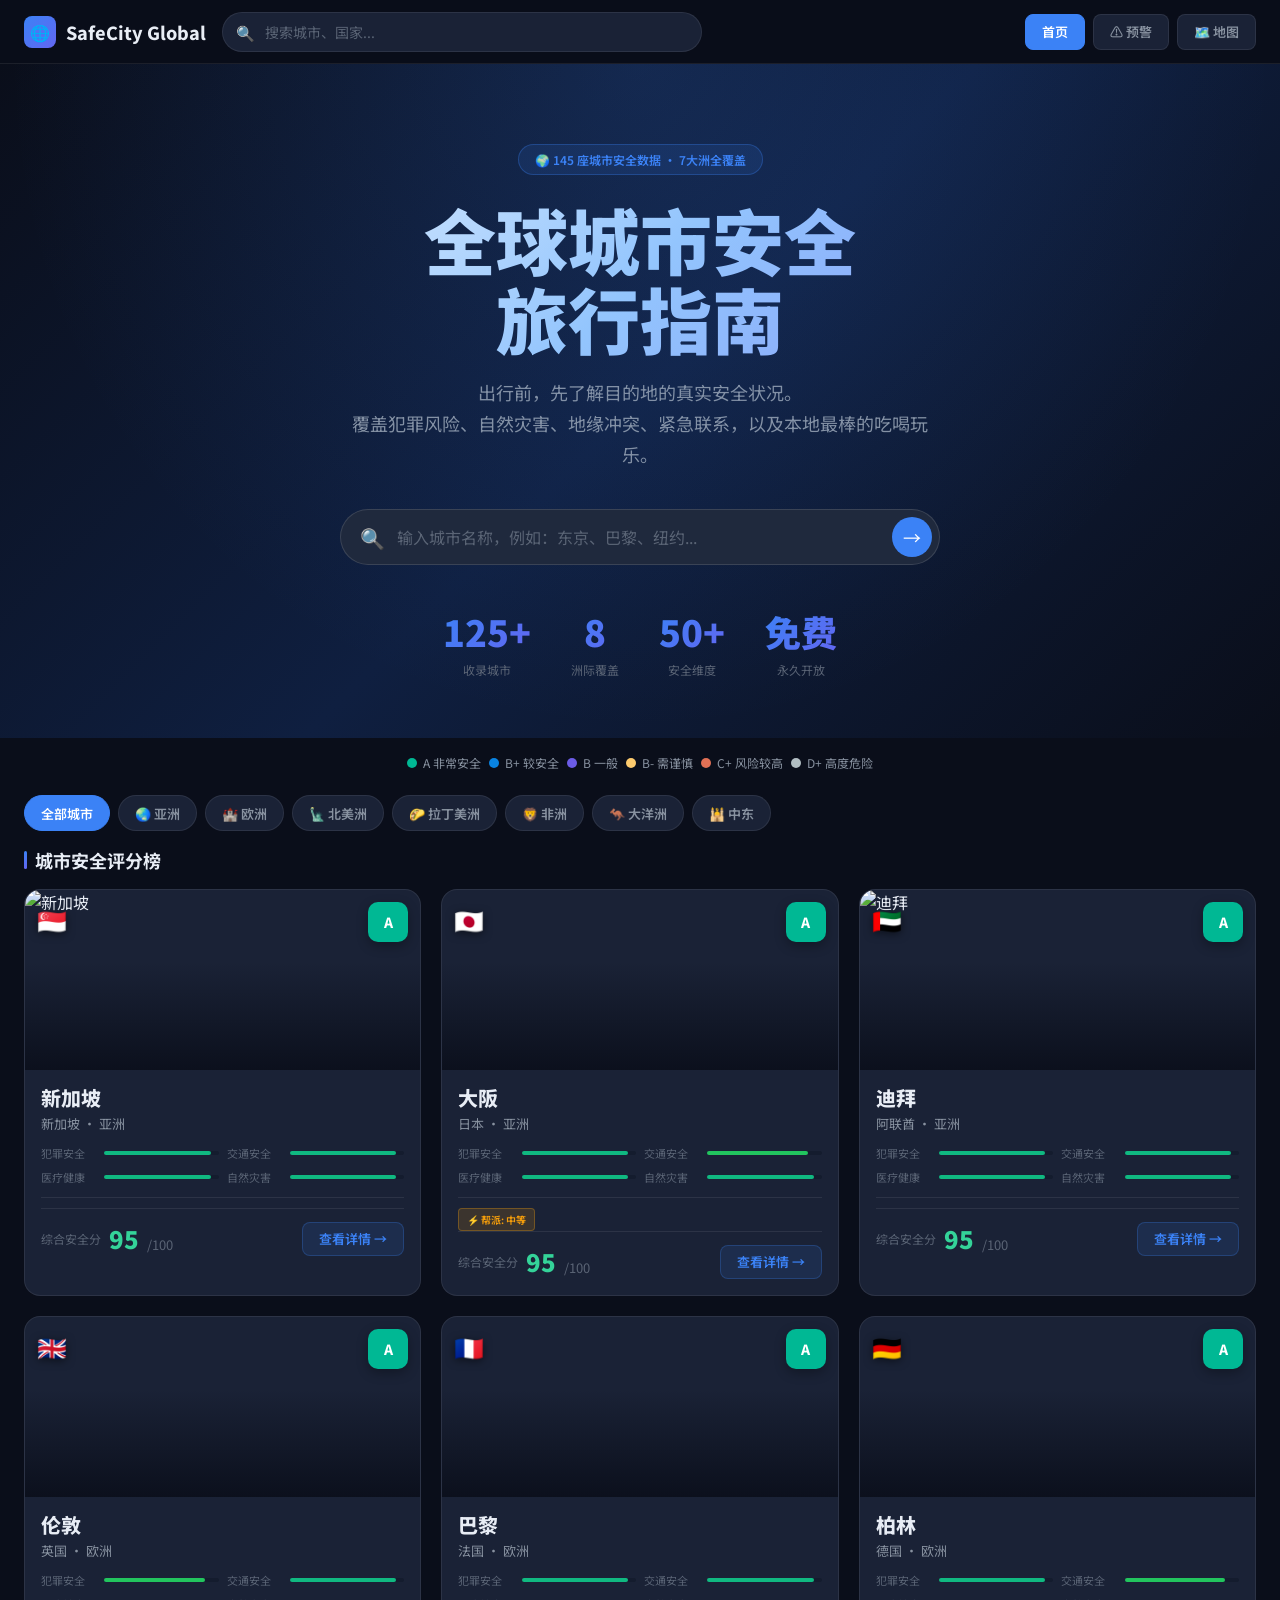
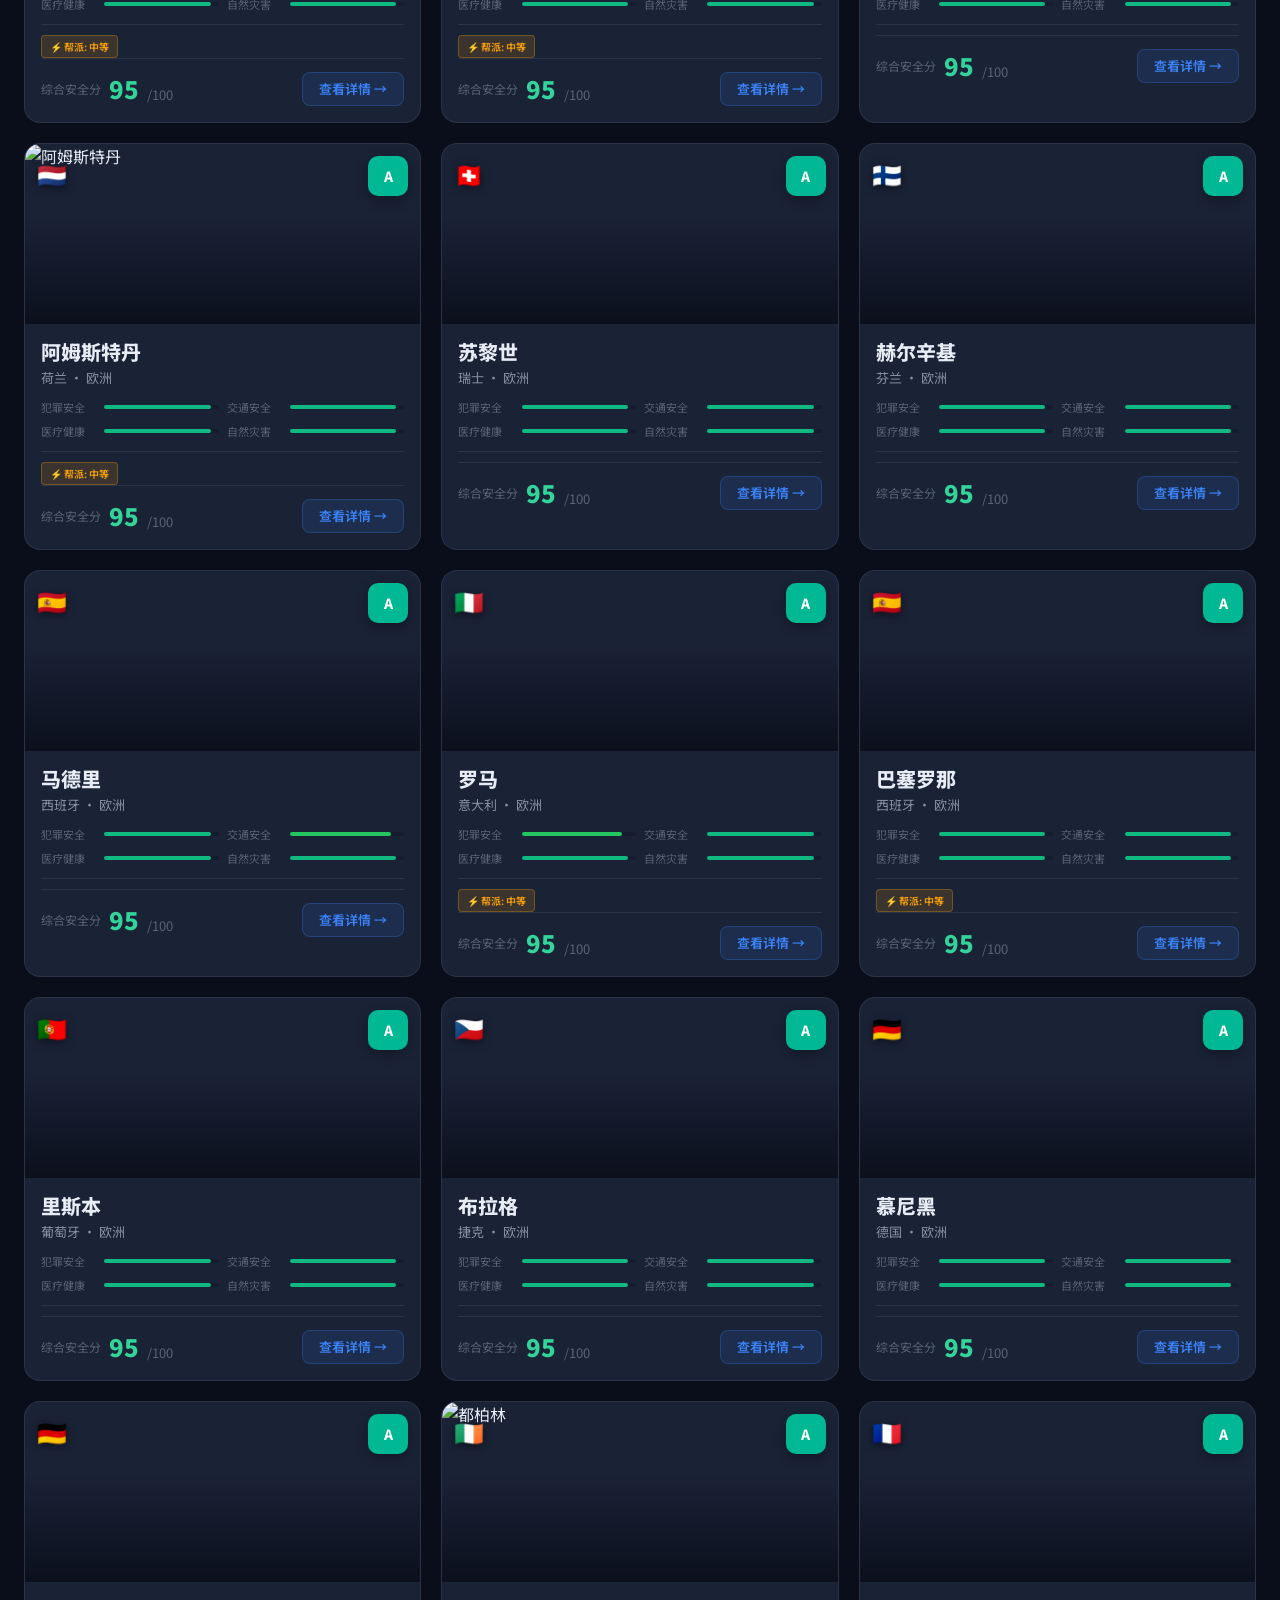
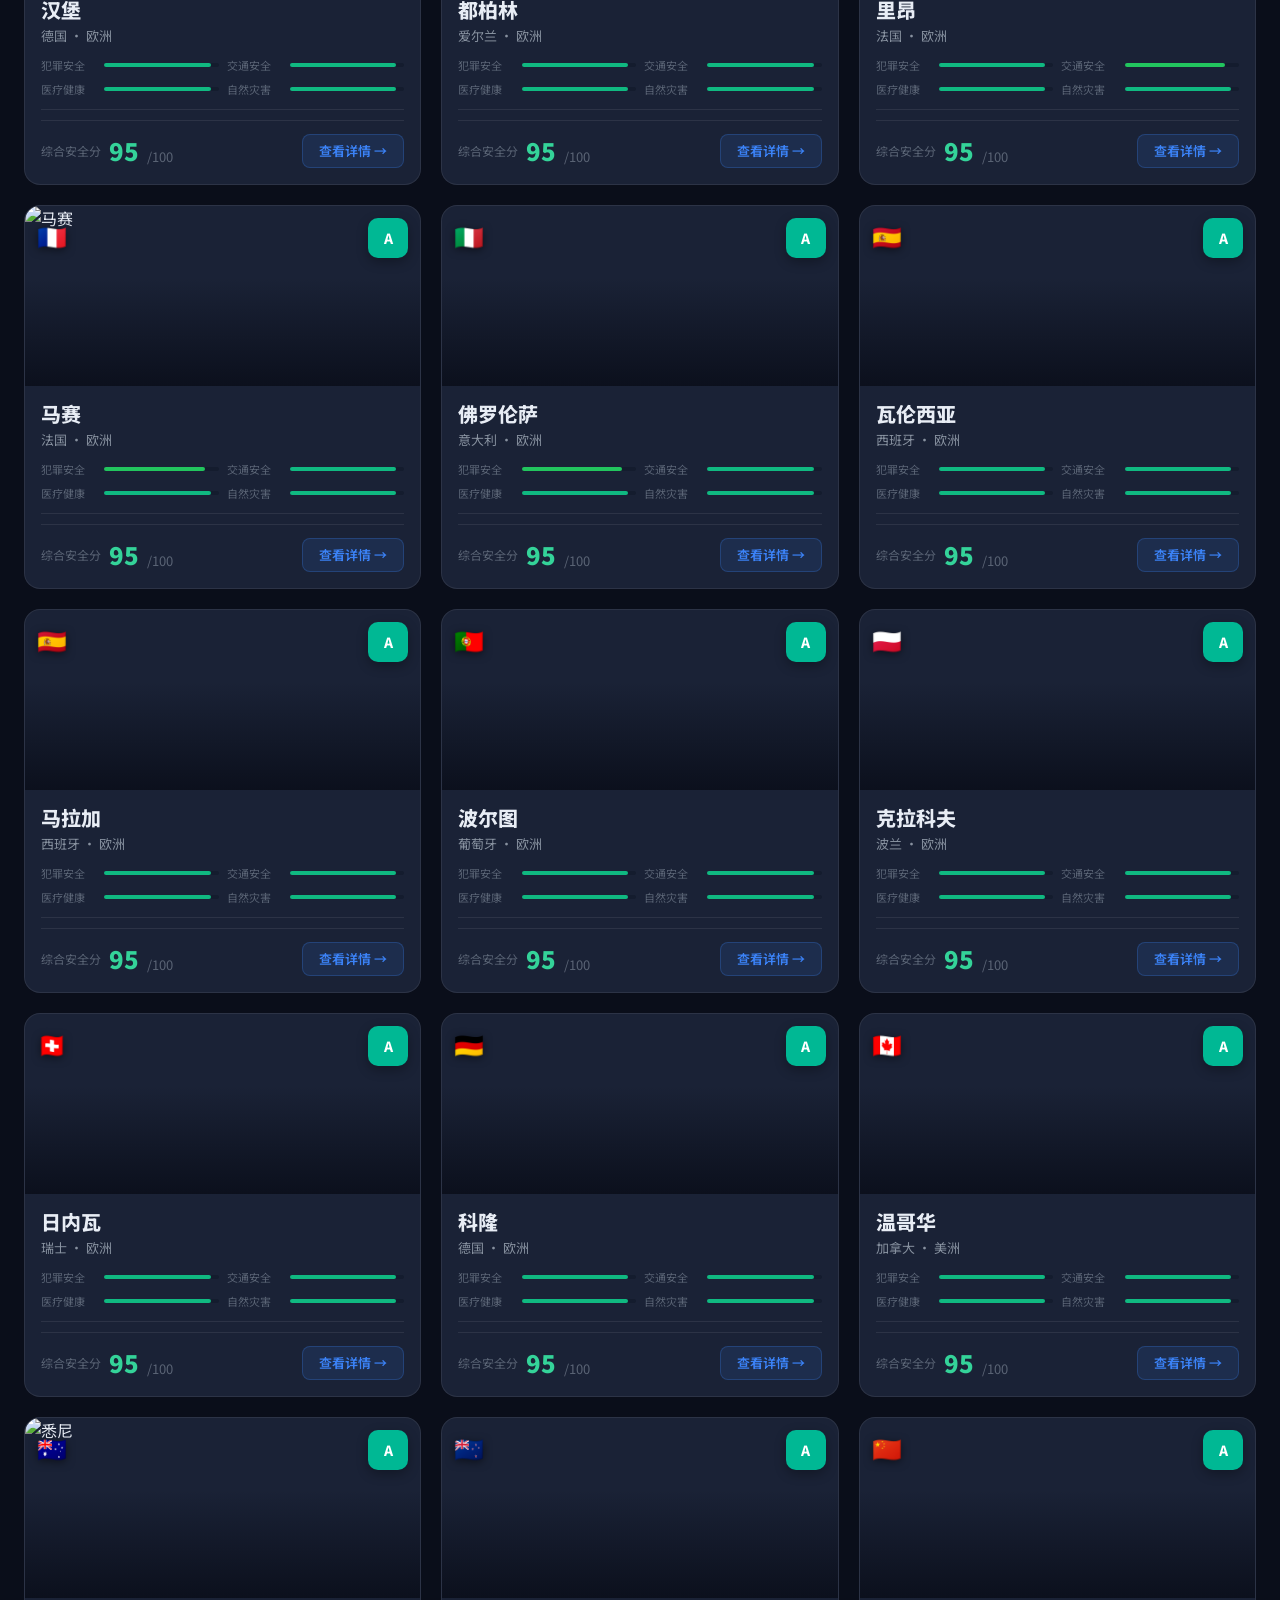
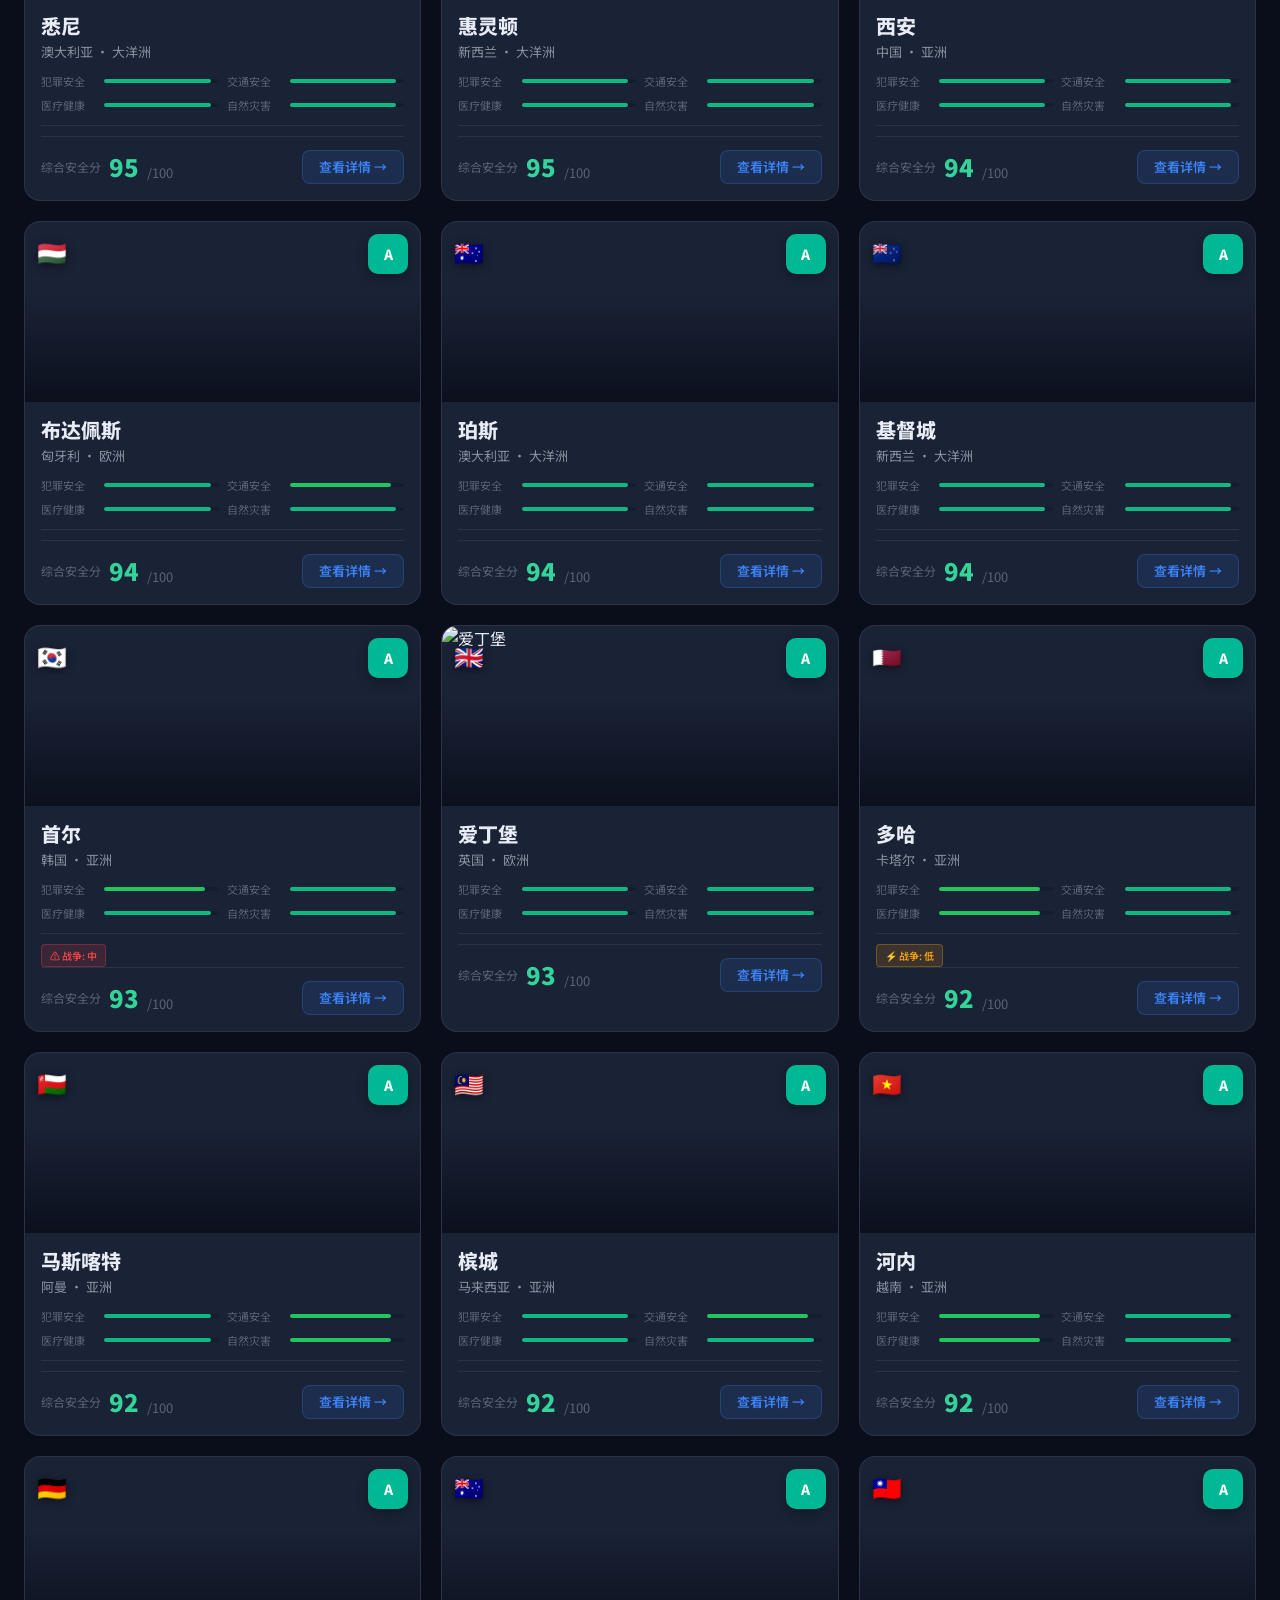
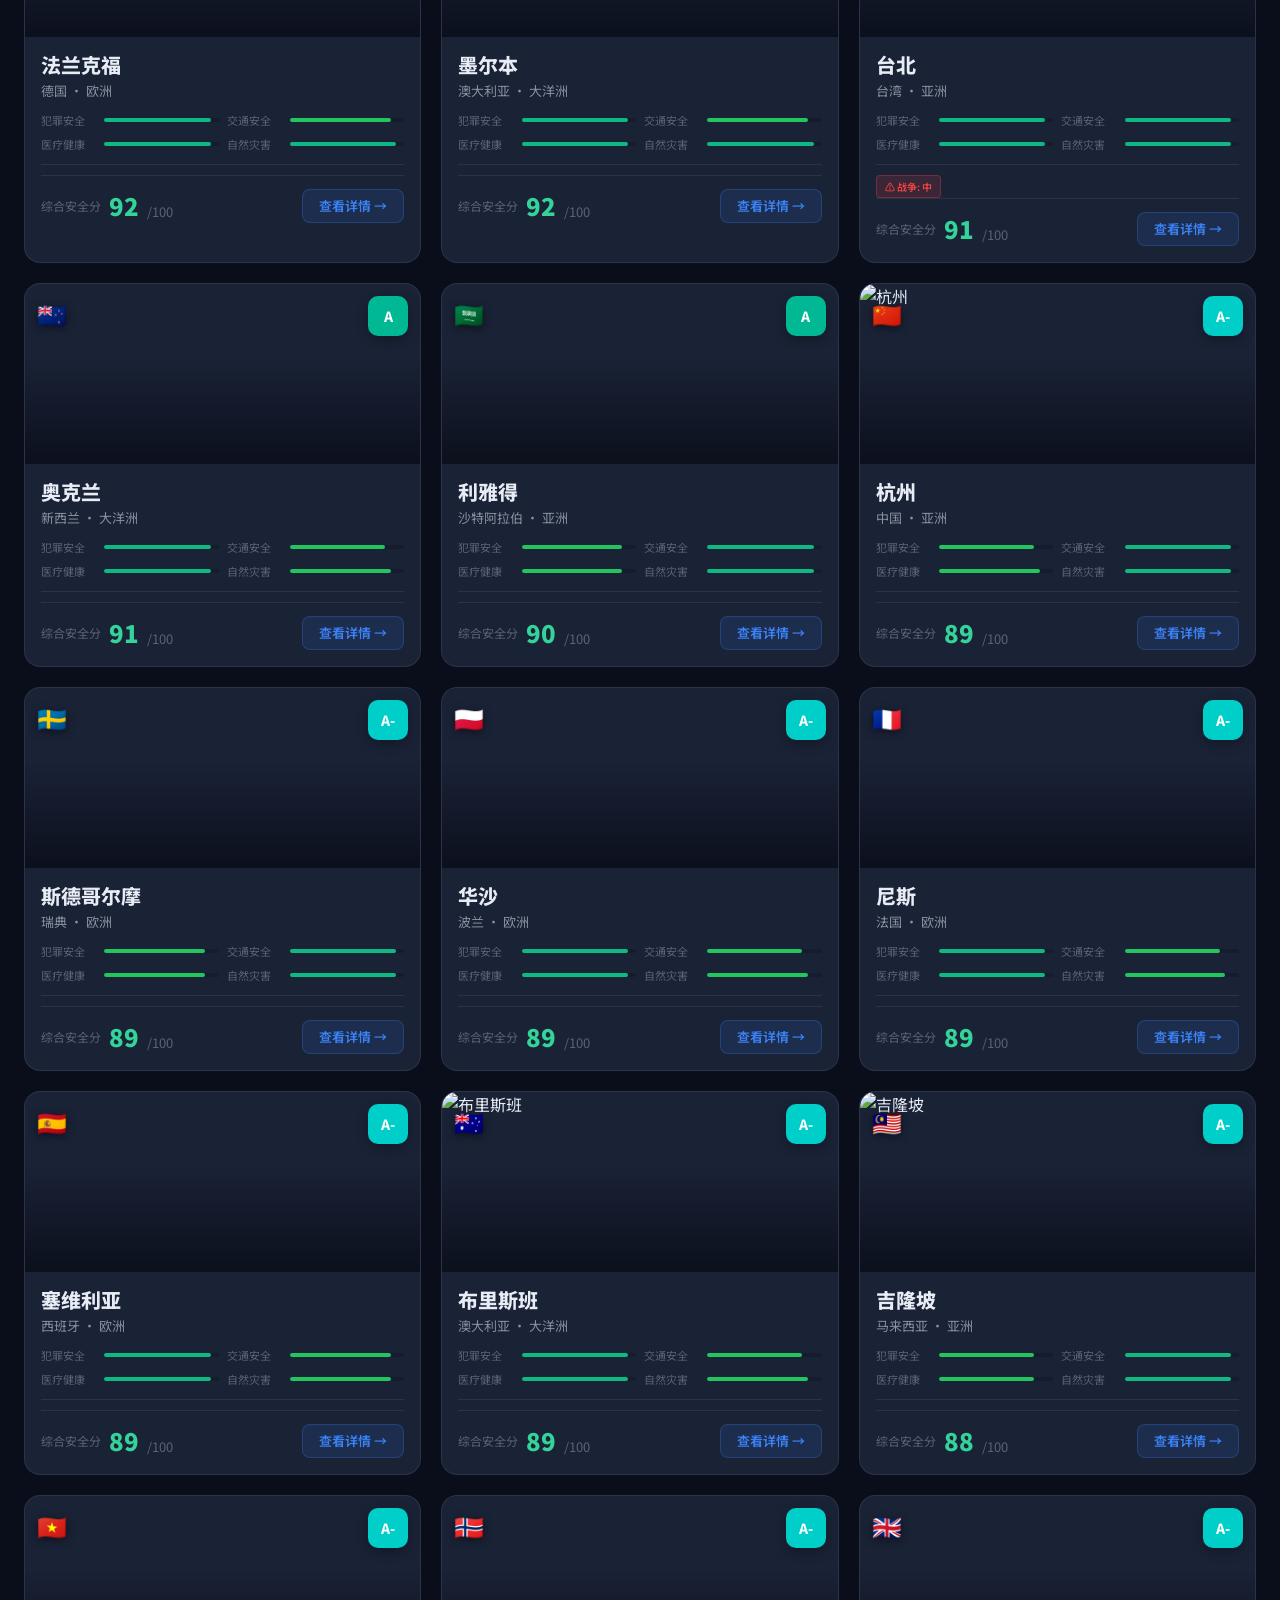
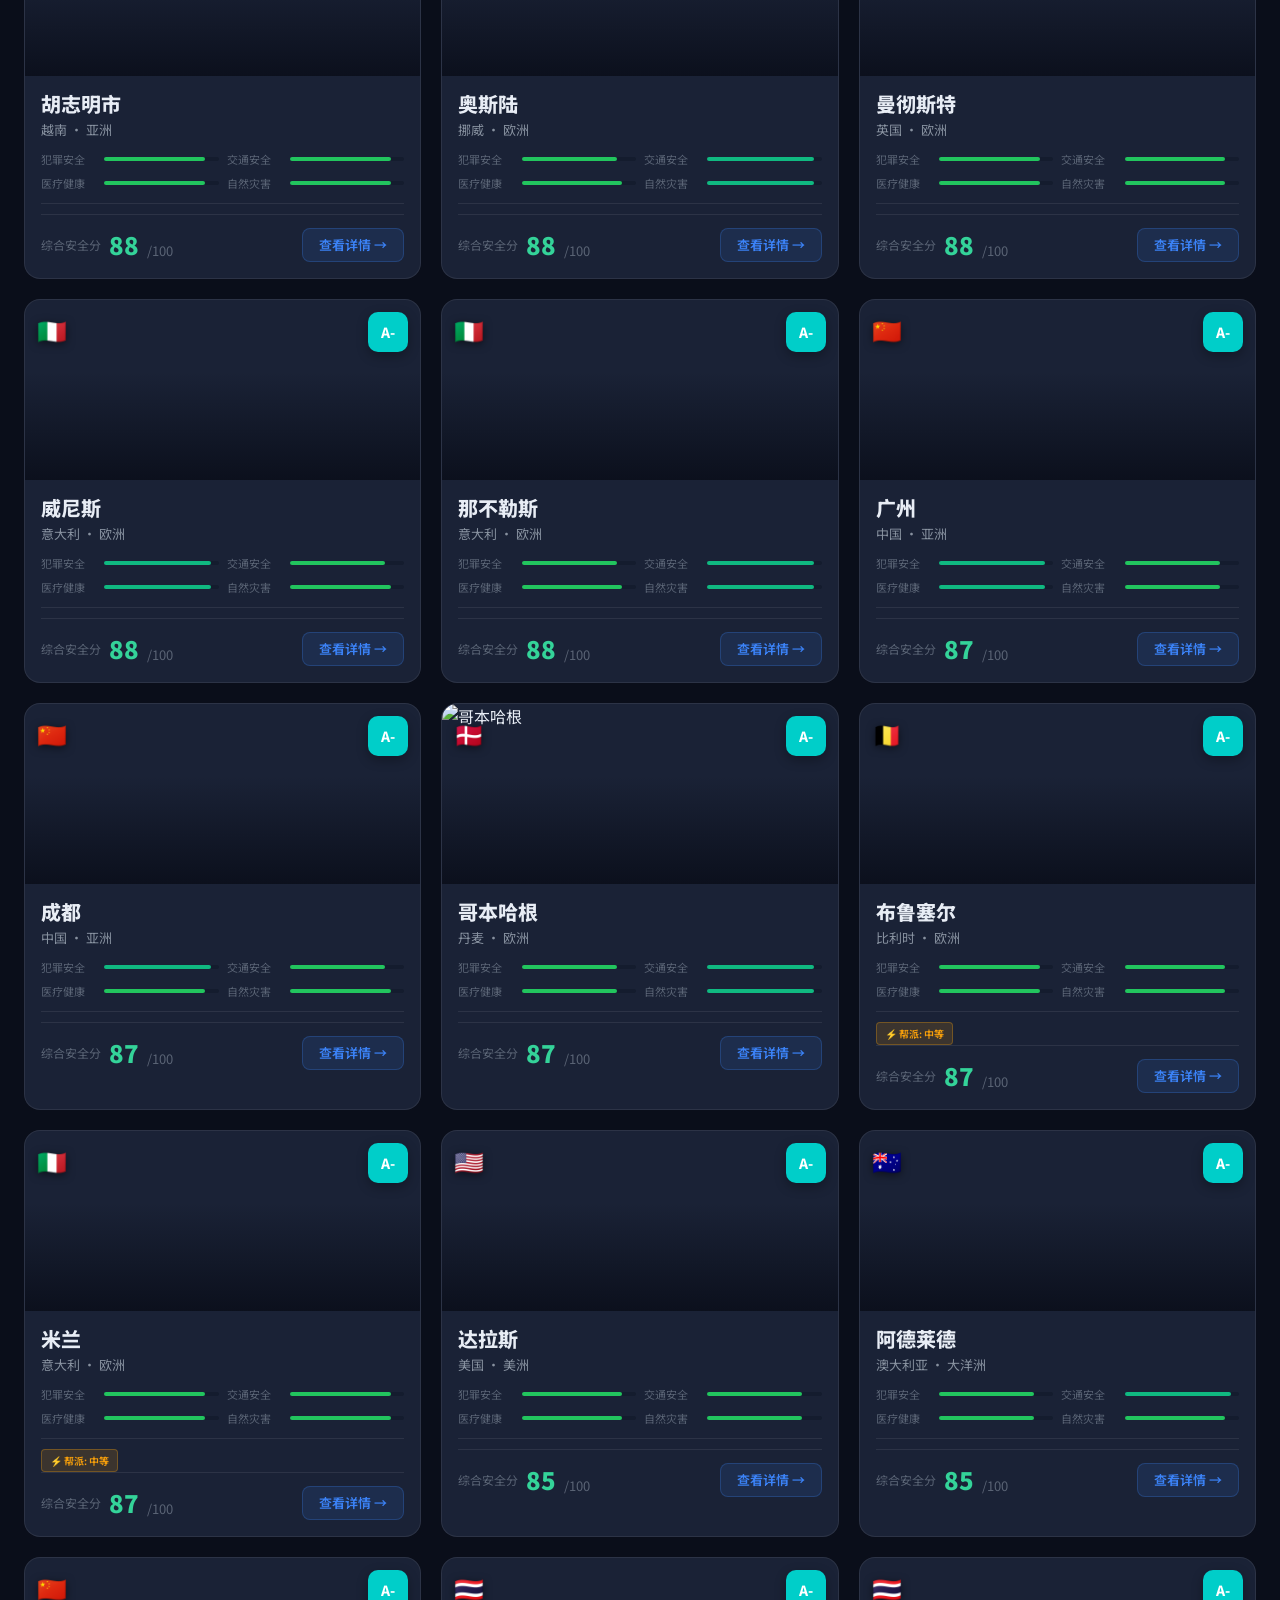
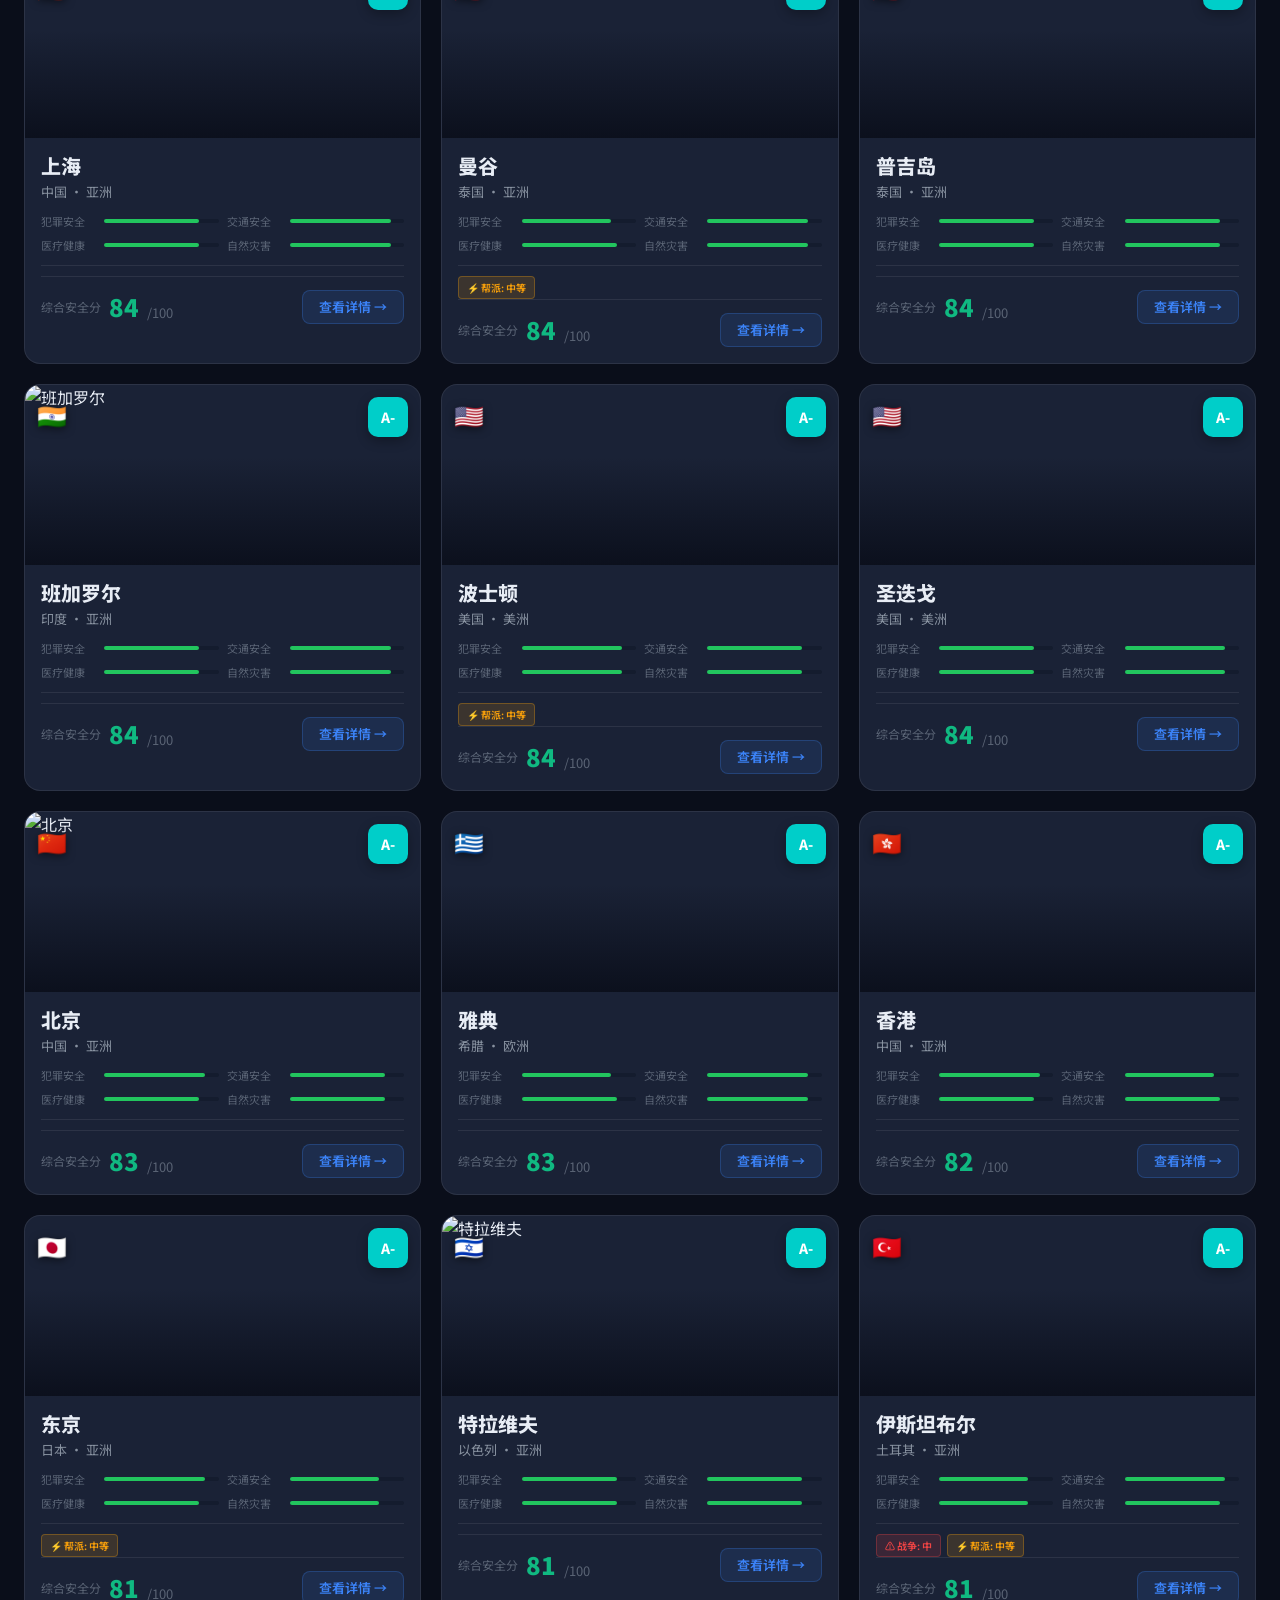
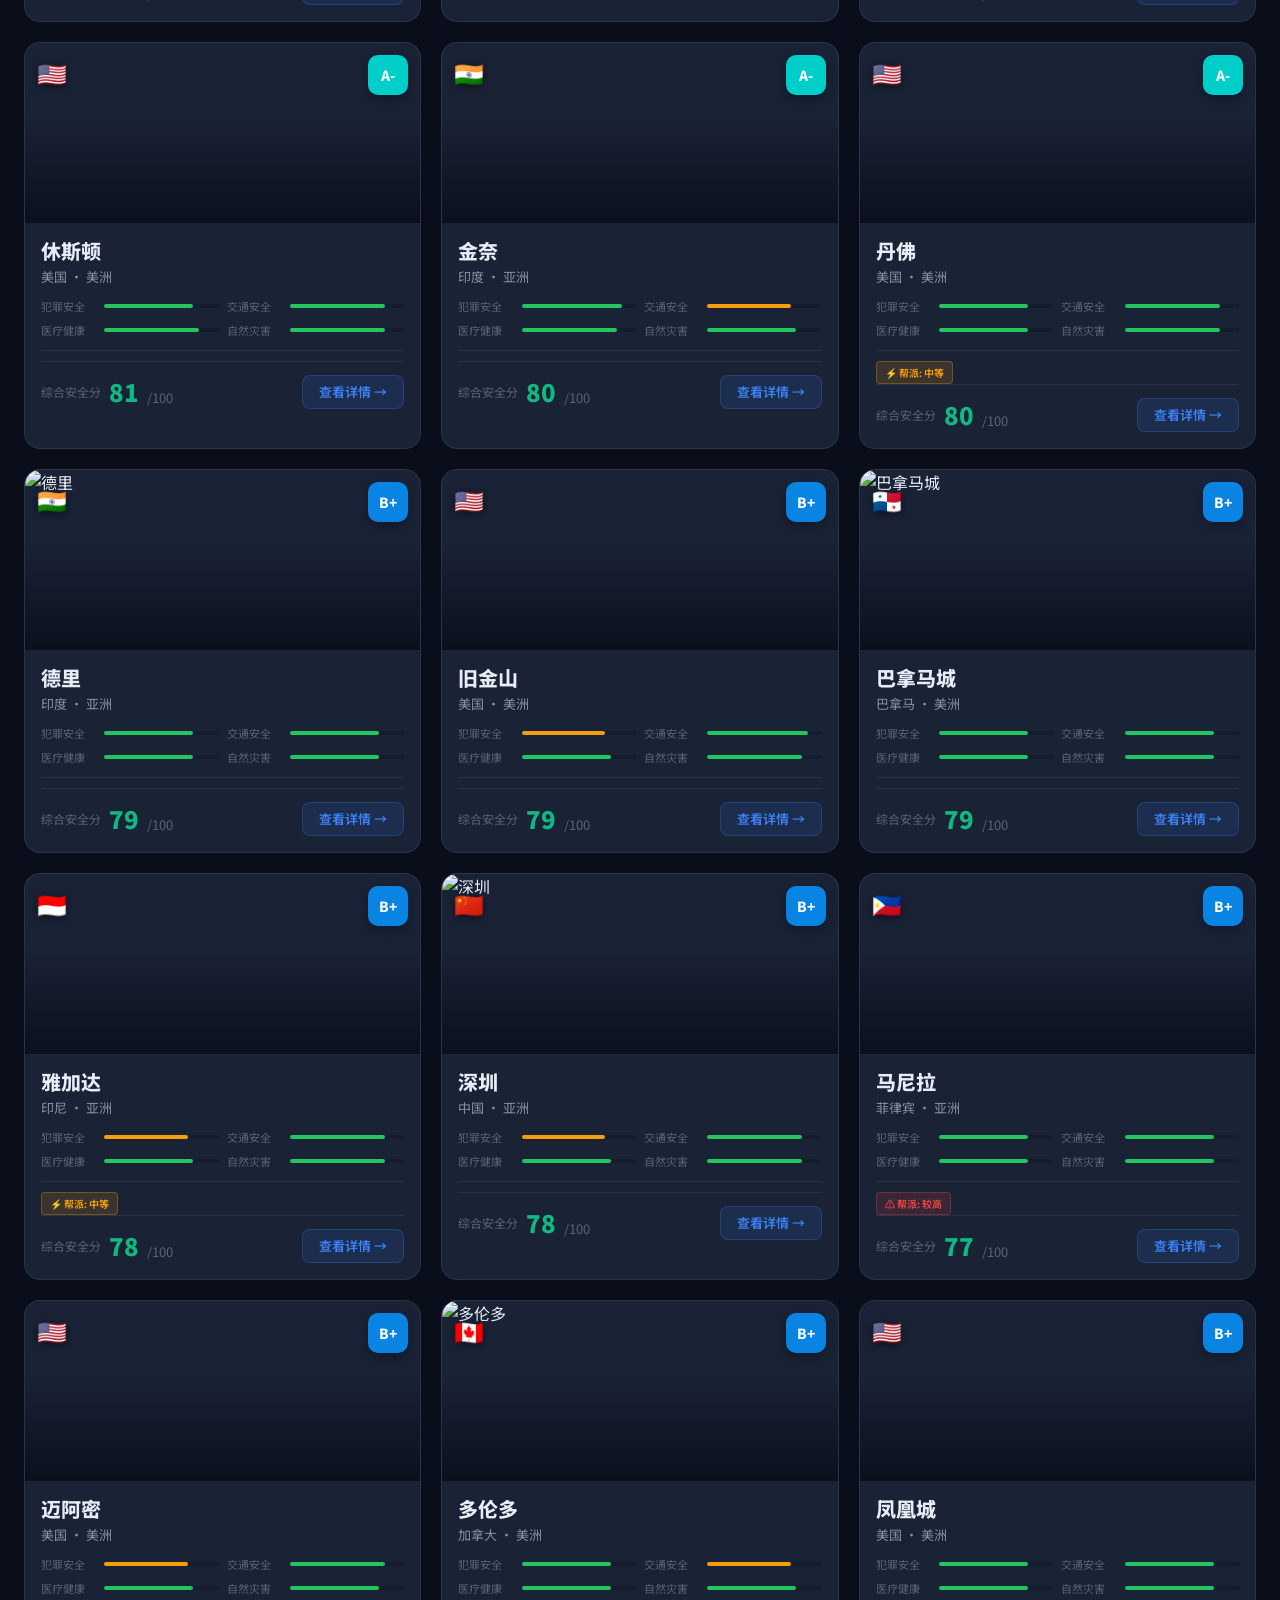
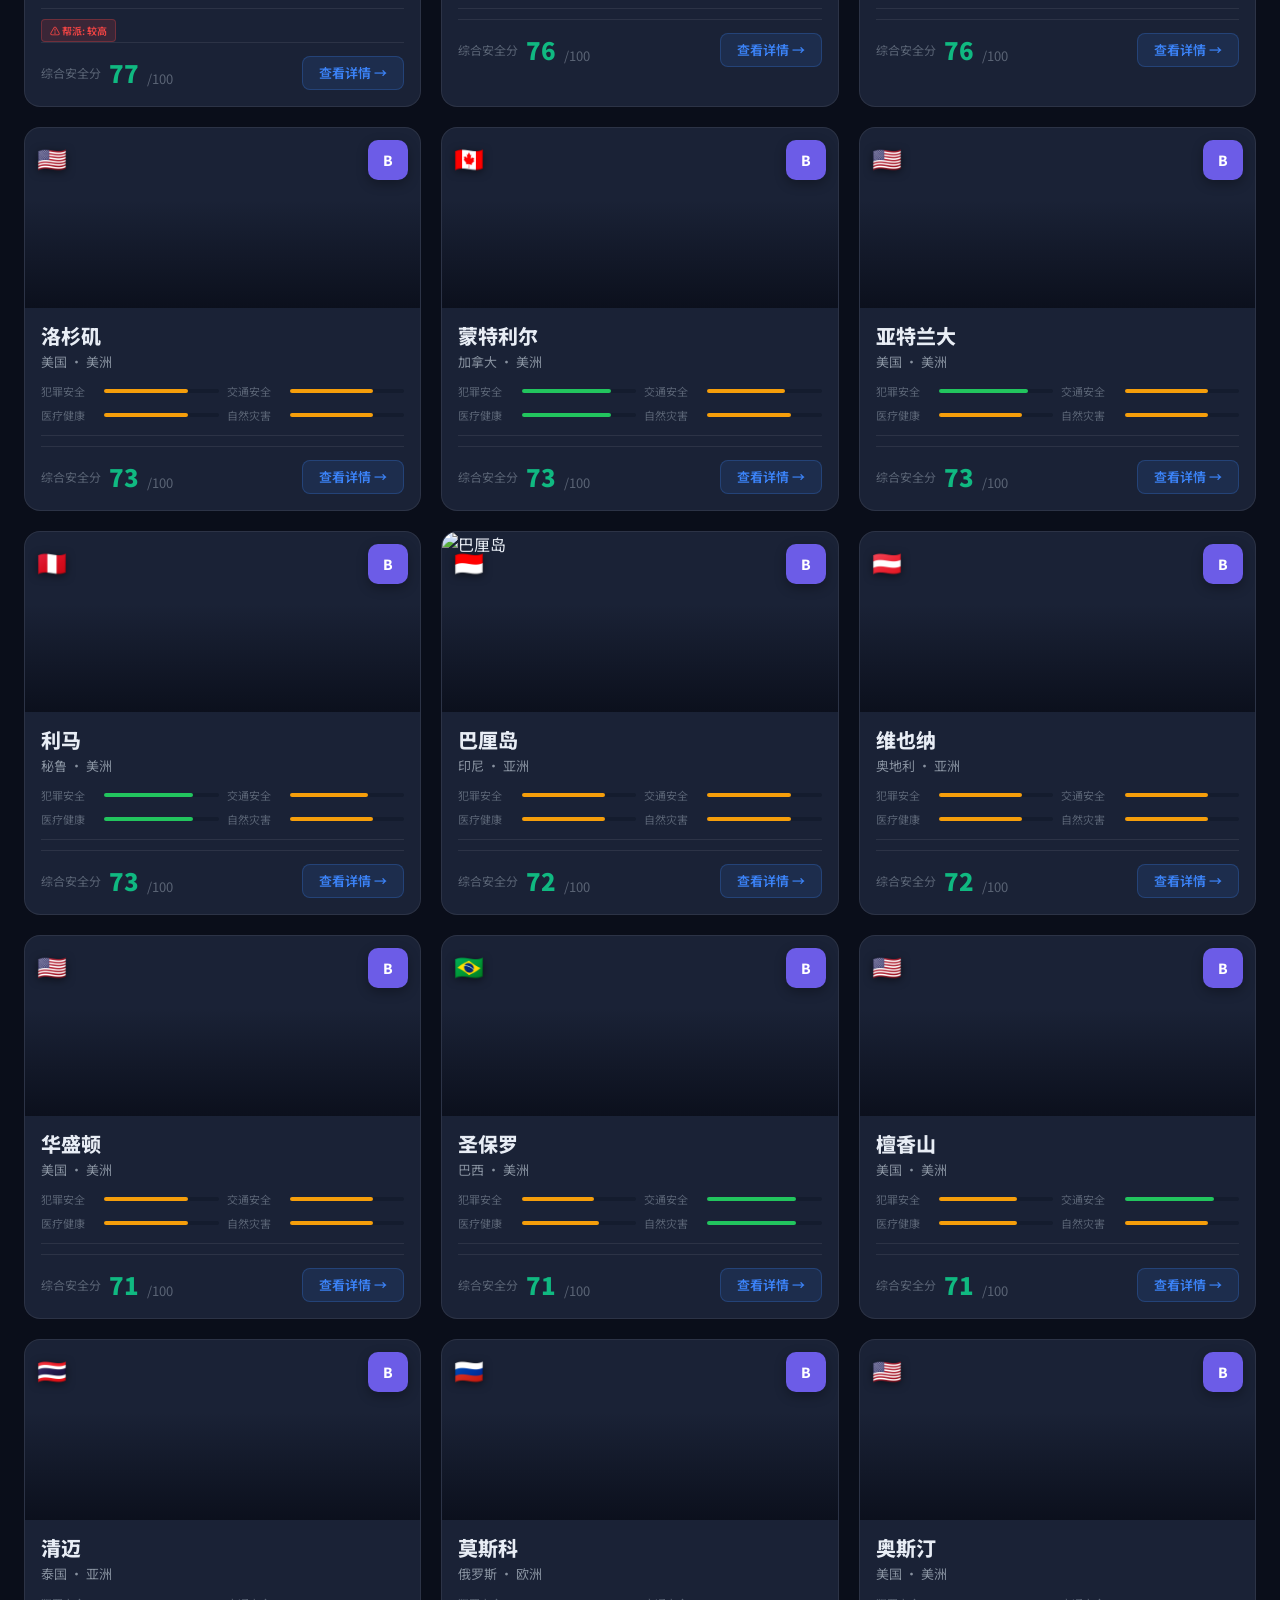
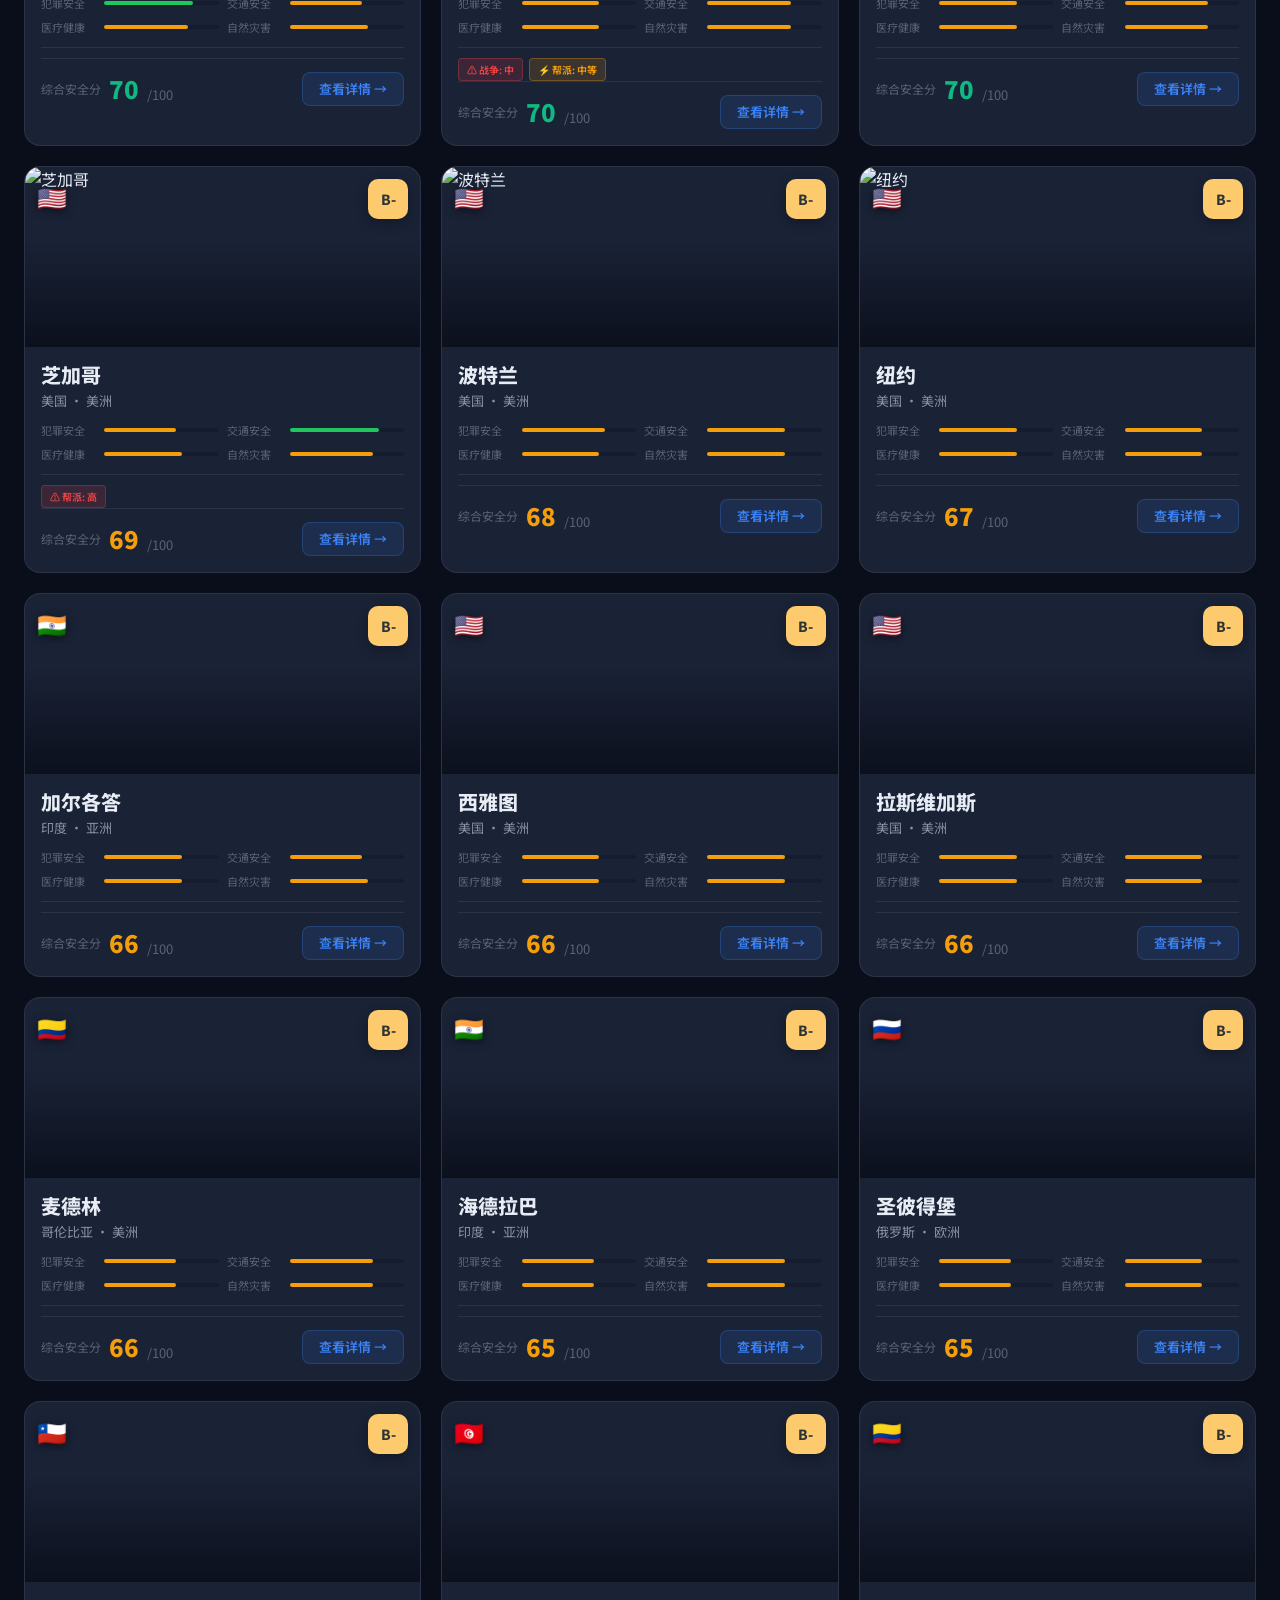
==== commit ea4da7eb: "SafeCity: 添加战争风险/帮派活动标签显示在卡片上" ====
--- a/safecity/index.html
+++ b/safecity/index.html
@@ -327,6 +327,30 @@
     }
     .view-detail-btn:hover { background: var(--accent); color: #fff; border-color: var(--accent); }
 
+    /* ─────────── Conflict 风险标签 ─────────── */
+    .conflict-badges {
+      display: flex; gap: 6px; flex-wrap: wrap;
+      margin-top: 10px; padding-top: 10px;
+      border-top: 1px solid var(--border);
+    }
+    .conflict-badge {
+      display: inline-flex; align-items: center; gap: 4px;
+      padding: 3px 8px; border-radius: 4px;
+      font-size: 10px; font-weight: 600; white-space: nowrap;
+    }
+    .conflict-badge.warning {
+      background: rgba(245,158,11,0.15); color: #f59e0b;
+      border: 1px solid rgba(245,158,11,0.3);
+    }
+    .conflict-badge.danger {
+      background: rgba(239,68,68,0.15); color: #ef4444;
+      border: 1px solid rgba(239,68,68,0.3);
+    }
+    .conflict-badge.safe {
+      background: rgba(16,185,129,0.12); color: #10b981;
+      border: 1px solid rgba(16,185,129,0.25);
+    }
+
     /* ─────────── 城市详情页 ─────────── */
     #city-detail-page { display: none; padding-top: 64px; }
     #city-detail-page.active { display: block; }
@@ -1373,6 +1397,35 @@
   if (score >= 40) return 'score-medium-high';
   if (score >= 25) return 'score-high';
   return 'score-critical';
+}
+
+// Conflict 风险标签生成
+function getConflictBadges(city) {
+  const data = CITY_DATABASE[city.id];
+  if (!data || !data.conflict) return '';
+  const c = data.conflict;
+  let badges = [];
+
+  // 战争风险
+  if (c.war_risk === '中' || c.war_risk === '高') {
+    badges.push('<span class="conflict-badge danger">⚠️ 战争: ' + c.war_risk + '</span>');
+  } else if (c.war_risk === '低') {
+    badges.push('<span class="conflict-badge warning">⚡ 战争: ' + c.war_risk + '</span>');
+  }
+
+  // 帮派活动
+  if (c.gang_activity === '高' || c.gang_activity === '较高') {
+    badges.push('<span class="conflict-badge danger">⚠️ 帮派: ' + c.gang_activity + '</span>');
+  } else if (c.gang_activity === '中等') {
+    badges.push('<span class="conflict-badge warning">⚡ 帮派: ' + c.gang_activity + '</span>');
+  }
+
+  // 社会动荡
+  if (c.civil_unrest === '高') {
+    badges.push('<span class="conflict-badge warning">⚡ 动荡: ' + c.civil_unrest + '</span>');
+  }
+
+  return badges.join('');
 }
 
 // ─────────────────────────────────────────────────────
@@ -1449,6 +1502,9 @@
               </div>
             </div>`;
           }).join('')}
+        </div>
+        <div class="conflict-badges">
+          ${getConflictBadges(city)}
         </div>
         <div class="city-card-footer">
           <div class="city-overall">
@@ -2417,6 +2473,9 @@
             </div>`;
           }).join('')}
         </div>
+        <div class="conflict-badges">
+          ${getConflictBadges(city)}
+        </div>
         <div class="city-card-footer">
           <div class="city-overall">
             <span class="city-overall-label">综合安全分</span>
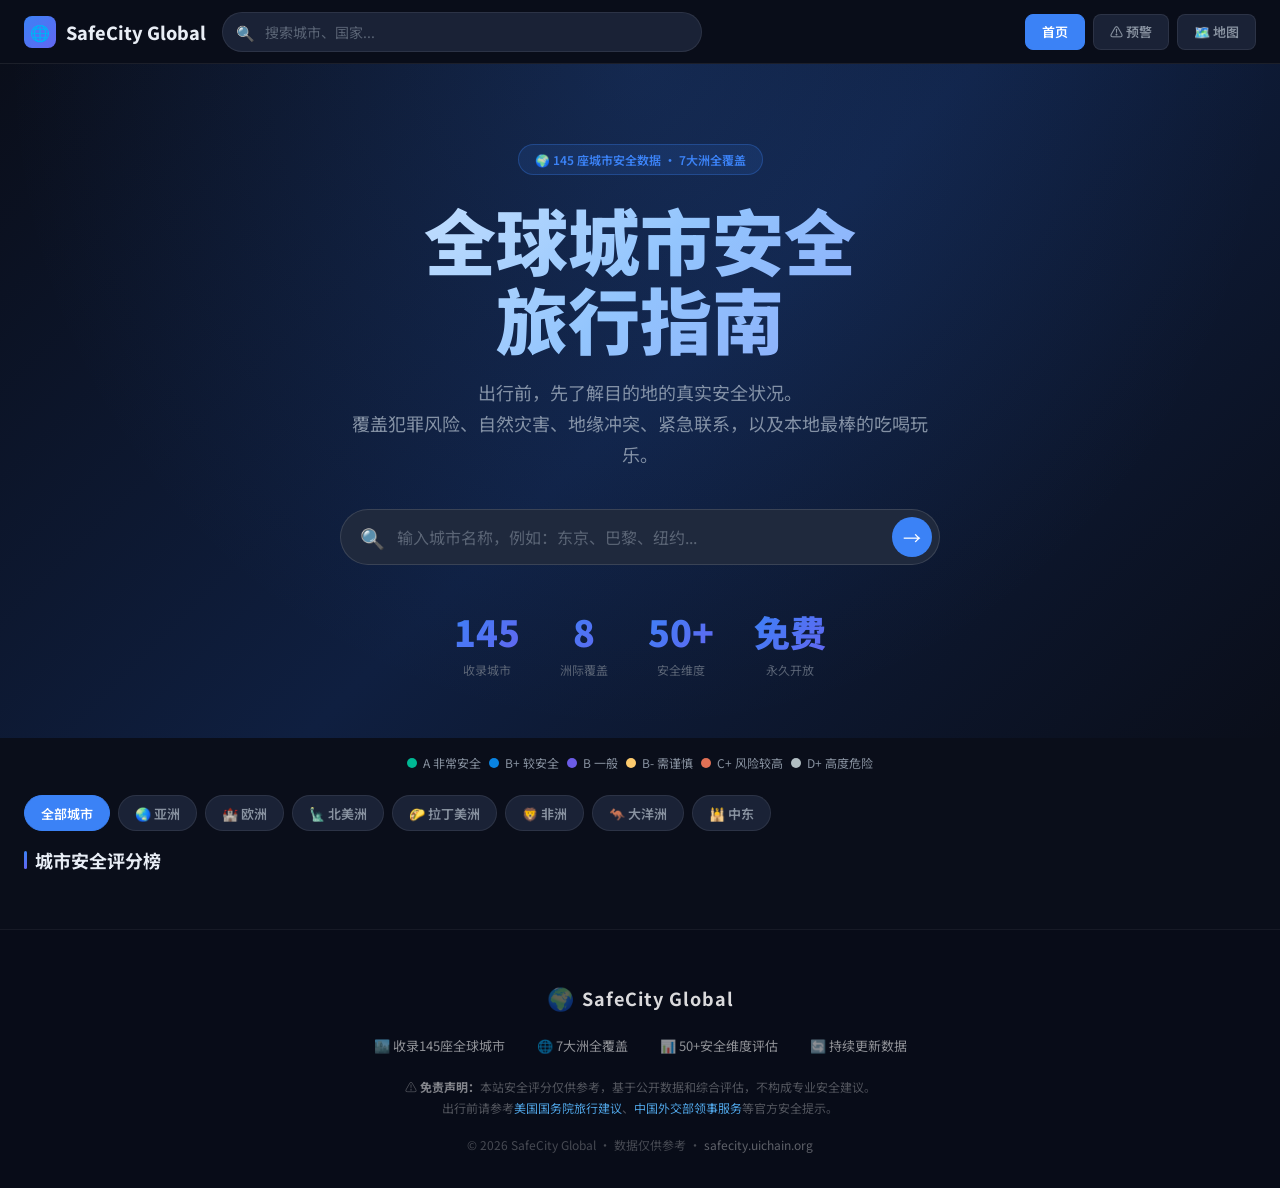
==== commit 9bcbf8ba: "fix: safecity 数据适配层全面升级 - 修复normalizeCityData逻辑+更新渲染函数 问题根因：normalizeCityData 函数在检测到旧格式(safety.overa" ====
--- a/safecity/index.html
+++ b/safecity/index.html
@@ -1188,8 +1188,10 @@
     <div class="embassy-list" id="embassy-list"></div>
     <div class="sub-section-title">📱 推荐安全应用</div>
     <div class="apps-grid" id="apps-grid"></div>
+    <div class="sub-section-title">🚇 交通指南</div>
+    <div id="transport-guide"></div>
     <div class="sub-section-title">🥋 自保策略</div>
-    <ul class="self-defense-list" id="self-defense-list"></ul>
+    <div id="self-defense-list"></div>
   </div>
 
   <!-- 吃喝玩乐面板 -->
@@ -1586,135 +1588,128 @@
   renderHistoryPanel(adaptedData);
 }
 
-// 数据格式适配器：将 data_new.js 的新格式转换为旧格式兼容
+// 数据格式适配器：将新格式转换为渲染函数需要的格式
 function normalizeCityData(data) {
-  // 如果已经有 safety 字段（旧格式），直接返回
-  if (data.safety && data.safety.overall) {
+  // 优先使用 safetyIndex（新格式），避免被旧数据覆盖
+  const hasNewFormat = data.safetyIndex && data.emergencyContacts;
+  const hasOldFormat = data.safety && data.safety.overall && !data.safetyIndex;
+  
+  // 如果是旧格式（有 safety.overall 但没有 safetyIndex），直接返回
+  if (hasOldFormat) {
     return data;
   }
   
-  // 如果是 data_new.js 的新格式 (safetyIndex)
-  if (data.safetyIndex) {
-    // 转换紧急联系
-    const emergency = data.emergencyContacts ? {
-      police: data.emergencyContacts.phoneNumbers?.police || '',
-      ambulance: data.emergencyContacts.phoneNumbers?.ambulance || '',
-      fire: data.emergencyContacts.phoneNumbers?.fire || '',
-      nonEmergency: data.emergencyContacts.phoneNumbers?.nonEmergency || '',
-      touristPolice: data.emergencyContacts.phoneNumbers?.touristPolice || '',
-      touristHotline: data.emergencyContacts.phoneNumbers?.touristHotline || '',
+  // 如果是新格式或混合格式，转换为统一格式
+  if (hasNewFormat || data.safetyIndex) {
+    // 转换 emergencyContacts → emergency
+    const emergency = {
+      police: data.emergencyContacts?.phoneNumbers?.police || '',
+      ambulance: data.emergencyContacts?.phoneNumbers?.ambulance || '',
+      fire: data.emergencyContacts?.phoneNumbers?.fire || '',
+      touristPolice: data.emergencyContacts?.phoneNumbers?.touristPolice || '',
+      touristHotline: data.emergencyContacts?.phoneNumbers?.tourist || '',
       embassies: {},
-      hospitals: data.emergencyContacts.importantOrganizations?.filter(o => 
-        o.description?.includes('医院') || o.description?.includes('医疗')
-      ).map(h => ({ name: h.name, phone: h.phone, address: h.address || '' })) || [],
-      apps: data.safetyTips?.general?.slice(0, 5) || [],
-      selfDefense: data.safetyTips?.forWomen || []
-    } : data.emergency;
+      hospitals: (data.emergencyContacts?.hospitals || []).map(h => ({
+        name: h.name,
+        phone: h.phone,
+        address: h.address || ''
+      })),
+      apps: (data.emergencyContacts?.safetyApps || []).map(a => `${a.icon} ${a.name}`),
+      selfDefense: (data.emergencyContacts?.selfProtection || []).map(s => `${s.icon} ${s.title}: ${s.tips.join('；')}`)
+    };
     
-    // 转换领事馆
+    // 添加领事馆
     if (data.emergencyContacts?.consulates) {
       data.emergencyContacts.consulates.forEach(c => {
-        emergency.embassies[c.name] = c.phone;
+        emergency.embassies[c.name] = `${c.phone} ${c.hours || ''}`;
       });
     }
     
-    // 转换生活方式推荐 - 完整版（匹配渲染函数字段）
+    // 转换 lifestyle（旧格式）从 localRecommendations（新格式）
     const lifestyle = {
-      food: (data.localRecommendations?.foodDrink || []).map(f => ({ 
+      food: (data.localRecommendations?.foodDrink || data.lifestyle?.food || []).map(f => ({ 
         name: f.name, 
         type: f.type, 
         desc: f.description, 
-        price: f.priceRange,
-        tip: f.safetyTips 
+        price: f.priceRange || f.price,
+        tip: f.mustTry?.join('、') || f.foodSafety || f.tip
       })),
-      attractions: (data.localRecommendations?.attractions || []).map(a => ({ 
+      attractions: (data.localRecommendations?.attractions || data.lifestyle?.attractions || []).map(a => ({ 
         name: a.name, 
         type: a.type, 
         desc: a.description,
         bestTime: a.bestTime
       })),
-      nightlife: (data.localRecommendations?.nightlife || []).map(n => ({ 
+      nightlife: (data.localRecommendations?.nightlife || data.lifestyle?.nightlife || []).map(n => ({ 
         name: n.name, 
         type: n.type, 
-        desc: n.description, 
-        warning: n.warning 
+        desc: n.description
       })),
-      hiddenGems: (data.localRecommendations?.hiddenGems || []).map(h => ({ 
-        name: h.name, 
-        type: h.type, 
-        desc: h.description, 
-        insiderTip: h.insiderTip 
-      }))
+      festivals: data.localRecommendations?.festivals || data.lifestyle?.festivals || [],
+      transport: data.emergencyContacts?.transport ? 
+        data.emergencyContacts.transport.modes.map(m => `${m.icon} ${m.name}: ${m.description}`).join('\n\n') : 
+        (data.lifestyle?.transport || '')
     };
     
-    // 转换危险区域和安全区域 - 关键修复
+    // 转换危险区域和安全区域
     const hotspots = [];
     if (data.areaSafety?.cautionAreas) {
       data.areaSafety.cautionAreas.forEach(area => {
         hotspots.push({
           area: area.name,
-          desc: area.description,
-          risk: area.safetyLevel?.replace('-', '') || '中'
+          desc: `${area.description}${area.riskTime ? '⏰ ' + area.riskTime : ''}`,
+          risk: '中'
         });
       });
     }
     if (data.areaSafety?.dangerousAreas) {
       data.areaSafety.dangerousAreas.forEach(area => {
-        if (area.name !== '无特别危险区域') {
-          hotspots.push({
-            area: area.name,
-            desc: area.description,
-            risk: '高'
-          });
-        }
+        hotspots.push({
+          area: area.name,
+          desc: `${area.description}${area.riskTime ? '⏰ ' + area.riskTime : ''}`,
+          risk: '高'
+        });
       });
     }
     
-    const safeAreas = [];
-    // 兼容 safestAreas 和 safeAreas 两种字段名
-    const areasList = data.areaSafety?.safestAreas || data.areaSafety?.safeAreas || [];
-    if (areasList.length) {
-      areasList.forEach(area => {
-        safeAreas.push(area.name);
-      });
-    }
-    // 如果没有安全区域数据，用当地推荐景点代替
-    if (!safeAreas.length && data.localRecommendations?.attractions) {
-      data.localRecommendations.attractions.forEach(a => {
-        safeAreas.push(a.name);
-      });
-    }
+    const safeAreas = (data.areaSafety?.safestAreas || []).map(a => a.name);
     
-    // 构建完整的 safety 对象
+    // 构建 safety 对象
     const safety = {
-      overall: data.safetyIndex.overall || 70,
-      grade: data.safetyIndex.grade || 'B',
-      grades: {
-        crime: data.safetyIndex.dimensions?.crimeSafety?.grade || 'B',
-        transport: data.safetyIndex.dimensions?.transportSafety?.grade || 'B',
-        health: data.safetyIndex.dimensions?.healthMedical?.grade || 'B',
-        natural: data.safetyIndex.dimensions?.naturalDisaster?.grade || 'B',
-        environment: data.safetyIndex.dimensions?.environmental?.grade || 'B',
-        social: data.safetyIndex.dimensions?.socialStability?.grade || 'B'
+      overall: data.safetyIndex?.overall || data.safety?.overall || 70,
+      grade: data.safetyIndex?.grade || data.safety?.grade || 'B',
+      grades: data.safety?.grades || {
+        crime: 'B+',
+        transport: 'B',
+        health: 'A-',
+        natural: 'B'
       },
-      history: `${data.name}是${data.country}的重要城市，综合安全指数 ${data.safetyIndex.overall}/100（${data.safetyIndex.grade}级）。${data.safetyIndex.dimensions?.crimeSafety?.description || ''}`,
       hotspots: hotspots,
       safeAreas: safeAreas,
       tips: data.safetyTips?.general || []
     };
+    
+    // 转换 diseasePrevention 从 healthData
+    const diseasePrevention = data.healthData ? {
+      summary: data.healthData.vaccineNote || '暂无疾病预防总结',
+      vaccines: (data.healthData.vaccines?.recommended || []).join('、'),
+      diseases: (data.healthData.diseases || []).map(d => `${d.icon} ${d.name}(${d.risk}风险): ${d.description}`).join('\n\n'),
+      weather: '参考当地天气预报，注意季节性疾病',
+      tips: (data.healthData.medicalTips || []).map(t => `${t.title}: ${t.content}`).join('\n\n')
+    } : (data.diseasePrevention || {});
     
     return {
       ...data,
       safety: safety,
       emergency: emergency,
       lifestyle: lifestyle,
-      highlights: data.localRecommendations?.attractions?.map(a => a.name) || [],
-      risks: hotspots.map(h => h.area),
-      // 新增详细数据
+      diseasePrevention: diseasePrevention,
+      // 保留原始新格式数据
       safetyIndex: data.safetyIndex,
       areaSafety: data.areaSafety,
       localRecommendations: data.localRecommendations,
-      safetyTips: data.safetyTips
+      foodSafety: data.foodSafety,
+      healthData: data.healthData
     };
   }
   
@@ -1893,6 +1888,9 @@
         <span>📞 <a href="tel:${h.phone}" style="color:var(--accent)">${h.phone}</a></span>
         <span>📍 ${h.address}</span>
       </div>
+      ${h.features ? `<div style="margin-top:6px;display:flex;gap:6px;flex-wrap:wrap;">
+        ${(h.features || []).map(f => `<span style="background:var(--card2);padding:2px 8px;border-radius:10px;font-size:11px;color:var(--text2);">${f}</span>`).join('')}
+      </div>` : ''}
     </div>`).join('') || '<div style="color:var(--text-muted);padding:12px">如遇紧急医疗状况，请拨打救护车电话</div>';
 
   // 大使馆 - 优先使用顶层的中国大使馆数据，其次使用emergency.embassies
@@ -1911,10 +1909,6 @@
             ${data.embassy.emergency ? `<span style="margin-left:8px;color:#ef4444;font-size:11px;">24小时领事保护: ${data.embassy.emergency}</span>` : ''}
           </div>
           <div style="margin-top:2px;">
-            <span style="color:var(--text-muted);font-size:12px;">📧</span> 
-            <a href="mailto:${data.embassy.email || ''}" style="font-size:12px;">${data.embassy.email || '无'}</a>
-          </div>
-          <div style="margin-top:2px;">
             <span style="color:var(--text-muted);font-size:12px;">📍</span> 
             <span style="font-size:12px;">${data.embassy.address}</span>
           </div>
@@ -1924,13 +1918,14 @@
   }
   
   // 添加其他大使馆（从emergency.embassies）
-  const otherEmbassies = Object.entries(e.embassies || {}).filter(([name]) => !name.includes('中国'));
-  if (otherEmbassies.length > 0) {
-    embassyHtml += otherEmbassies.map(([name, phone]) => `
+  if (Object.keys(e.embassies || {}).length > 0) {
+    embassyHtml += Object.entries(e.embassies || {}).map(([name, phoneInfo]) => `
       <div class="embassy-item">
-        <span class="embassy-name">🏛️ ${name}</span>
-        <span class="embassy-phone">${phone}</span>
-        <button class="call-btn" onclick="copyText('${phone}','大使馆电话')">📋 复制</button>
+        <div style="flex:1;">
+          <span class="embassy-name">🏛️ ${name}</span>
+          <div style="font-size:12px;color:var(--text2);margin-top:2px;">${phoneInfo}</div>
+        </div>
+        <button class="call-btn" onclick="copyText('${phoneInfo}','大使馆电话')">📋 复制</button>
       </div>`).join('');
   }
   
@@ -1938,13 +1933,58 @@
 
   // 推荐APP
   const appsEl = document.getElementById('apps-grid');
-  appsEl.innerHTML = (e.apps || []).map(app => `
-    <div class="app-tag"><span class="app-tag-icon">📱</span>${app}</div>`).join('');
+  const appsData = data.emergencyContacts?.safetyApps || [];
+  if (appsData.length > 0) {
+    appsEl.innerHTML = appsData.map(app => `
+      <div class="app-tag" style="flex-direction:column;align-items:flex-start;padding:12px;">
+        <span style="font-size:18px;margin-bottom:4px;">${app.icon}</span>
+        <span style="font-weight:600;">${app.name}</span>
+        <span style="font-size:11px;color:var(--text2);margin-top:2px;">${app.description}</span>
+      </div>`).join('');
+  } else {
+    appsEl.innerHTML = (e.apps || []).map(app => `
+      <div class="app-tag"><span class="app-tag-icon">📱</span>${app}</div>`).join('');
+  }
+
+  // 交通指南
+  const transportEl = document.getElementById('transport-guide');
+  const transportData = data.emergencyContacts?.transport;
+  if (transportEl) {
+    if (transportData?.modes?.length > 0) {
+      transportEl.innerHTML = transportData.modes.map(m => `
+        <div style="background:var(--card);border:1px solid var(--border);border-radius:12px;padding:16px;margin-bottom:12px;">
+          <div style="display:flex;align-items:center;gap:10px;margin-bottom:8px;">
+            <span style="font-size:24px;">${m.icon}</span>
+            <span style="font-weight:600;font-size:15px;">${m.name}</span>
+          </div>
+          <p style="color:var(--text);font-size:13px;line-height:1.6;margin:0 0 8px;">${m.description}</p>
+          ${m.tips?.length ? `<div style="margin-top:8px;">
+            ${m.tips.map(tip => `<div style="font-size:12px;color:var(--text2);padding:4px 0;border-bottom:1px solid var(--border);">💡 ${tip}</div>`).join('')}
+          </div>` : ''}
+        </div>`).join('');
+    } else {
+      transportEl.innerHTML = '<div style="color:var(--text-muted);padding:12px;">暂无交通指南信息</div>';
+    }
+  }
 
   // 自保策略
   const sdList = document.getElementById('self-defense-list');
-  sdList.innerHTML = (e.selfDefense || []).map(s => `
-    <li><span>🛡️</span><span>${s}</span></li>`).join('');
+  const selfProtection = data.emergencyContacts?.selfProtection || [];
+  if (selfProtection.length > 0) {
+    sdList.innerHTML = selfProtection.map(s => `
+      <div style="background:var(--card);border:1px solid var(--border);border-radius:12px;padding:14px;margin-bottom:10px;">
+        <div style="display:flex;align-items:center;gap:8px;margin-bottom:8px;">
+          <span style="font-size:18px;">${s.icon}</span>
+          <span style="font-weight:600;">${s.title}</span>
+        </div>
+        <ul style="margin:0;padding-left:20px;font-size:13px;color:var(--text);line-height:1.8;">
+          ${(s.tips || []).map(tip => `<li>${tip}</li>`).join('')}
+        </ul>
+      </div>`).join('');
+  } else {
+    sdList.innerHTML = (e.selfDefense || []).map(s => `
+      <li><span>🛡️</span><span>${s}</span></li>`).join('') || '<div style="color:var(--text-muted);padding:12px;">暂无自保策略信息</div>';
+  }
 }
 
 // ─────────────────────────────────────────────────────
@@ -2223,16 +2263,51 @@
   const fs = data.foodSafety || {};
   const contentEl = document.getElementById('food-safety-content');
   
-  if (!fs.summary) {
+  if (!fs.summary && !fs.score) {
     contentEl.innerHTML = '<div style="color:var(--text-muted);padding:20px;">暂无该城市食品安全数据</div>';
     return;
   }
   
+  // 构建评分星级
+  const score = fs.score || 70;
+  const stars = Math.round(score / 20);
+  const starDisplay = '★'.repeat(stars) + '☆'.repeat(5 - stars);
+  
   contentEl.innerHTML = `
+    ${fs.score ? `
+    <div style="background:linear-gradient(135deg,rgba(16,185,129,0.1),rgba(16,185,129,0.05));border:1px solid rgba(16,185,129,0.3);border-radius:12px;padding:20px;margin-bottom:16px;text-align:center;">
+      <div style="font-size:32px;color:#10b981;font-weight:700;">${score}<span style="font-size:16px;color:var(--text2);">/100</span></div>
+      <div style="font-size:20px;color:#10b981;letter-spacing:4px;margin-top:4px;">${starDisplay}</div>
+      <div style="font-size:14px;color:var(--text2);margin-top:4px;">食品安全指数</div>
+    </div>` : ''}
+    
     <div style="background:var(--card);border:1px solid var(--border);border-radius:12px;padding:20px;margin-bottom:16px;">
       <h3 style="margin:0 0 12px;font-size:16px;">📋 总体情况</h3>
-      <p style="color:var(--text);margin:0;line-height:1.7;">${fs.summary}</p>
+      <p style="color:var(--text);margin:0;line-height:1.7;">${fs.summary || fs.tapWater || '暂无详细说明'}</p>
     </div>
+    
+    ${fs.highlights?.length ? `
+    <div style="background:var(--card);border:1px solid var(--border);border-radius:12px;padding:16px;margin-bottom:16px;">
+      <h4 style="margin:0 0 12px;font-size:14px;color:var(--accent);">✨ 食安亮点</h4>
+      ${fs.highlights.map(h => `
+        <div style="display:flex;gap:10px;padding:8px 0;border-bottom:1px solid var(--border);">
+          <span style="color:var(--accent);">✓</span>
+          <div>
+            <div style="font-weight:600;font-size:13px;">${h.title}</div>
+            <div style="font-size:12px;color:var(--text2);margin-top:2px;">${h.desc}</div>
+          </div>
+        </div>`).join('')}
+    </div>` : ''}
+    
+    ${fs.warnings?.length ? `
+    <div style="background:linear-gradient(135deg,rgba(245,158,11,0.1),rgba(245,158,11,0.05));border:1px solid rgba(245,158,11,0.3);border-radius:12px;padding:16px;margin-bottom:16px;">
+      <h4 style="margin:0 0 12px;font-size:14px;color:#f59e0b;">⚠️ 食安警示</h4>
+      ${fs.warnings.map(w => `
+        <div style="display:flex;gap:10px;padding:8px 0;border-bottom:1px solid var(--border);">
+          <span style="color:#f59e0b);">!</span>
+          <div style="font-size:13px;color:var(--text);">${w}</div>
+        </div>`).join('')}
+    </div>` : ''}
     
     <div style="display:grid;grid-template-columns:repeat(auto-fill,minmax(250px,1fr));gap:12px;">
       <div style="background:var(--card);border:1px solid var(--border);border-radius:12px;padding:16px;">
@@ -2254,11 +2329,6 @@
         <h4 style="margin:0 0 8px;font-size:14px;color:#ef4444;">⚠️ 避免食用</h4>
         <p style="margin:0;font-size:13px;color:var(--text);">${fs.avoid || '无数据'}</p>
       </div>
-      
-      <div style="background:var(--card);border:1px solid var(--border);border-radius:12px;padding:16px;grid-column:1/-1;">
-        <h4 style="margin:0 0 8px;font-size:14px;color:var(--accent);">🍽️ 餐厅建议</h4>
-        <p style="margin:0;font-size:13px;color:var(--text);">${fs.restaurants || '无数据'}</p>
-      </div>
     </div>
   `;
 }
@@ -2268,40 +2338,113 @@
 // ─────────────────────────────────────────────────────
 function renderDiseasePreventionPanel(data) {
   const dp = data.diseasePrevention || {};
+  const hd = data.healthData || {};
   const contentEl = document.getElementById('disease-prevention-content');
   
-  if (!dp.summary) {
+  if (!dp.summary && !hd.vaccineNote && !hd.diseases?.length) {
     contentEl.innerHTML = '<div style="color:var(--text-muted);padding:20px;">暂无该城市疾病预防数据</div>';
     return;
   }
   
+  // 疫苗标签颜色映射
+  const vaccineColor = (type) => {
+    if (type === 'required') return '#ef4444';
+    if (type === 'recommended') return '#10b981';
+    return '#6b7280';
+  };
+  const vaccineLabel = (type) => {
+    if (type === 'required') return '必须';
+    if (type === 'recommended') return '建议';
+    return '可选';
+  };
+  
+  // 疾病风险颜色
+  const riskColor = (risk) => {
+    if (risk === '高') return '#ef4444';
+    if (risk === '中') return '#f59e0b';
+    return '#10b981';
+  };
+  
   contentEl.innerHTML = `
     <div style="background:var(--card);border:1px solid var(--border);border-radius:12px;padding:20px;margin-bottom:16px;">
       <h3 style="margin:0 0 12px;font-size:16px;">📋 总体情况</h3>
-      <p style="color:var(--text);margin:0;line-height:1.7;">${dp.summary}</p>
+      <p style="color:var(--text);margin:0;line-height:1.7;">${dp.summary || hd.vaccineNote || '暂无详细说明'}</p>
     </div>
     
+    ${hd.vaccines ? `
+    <div style="background:var(--card);border:1px solid var(--border);border-radius:12px;padding:16px;margin-bottom:16px;">
+      <h4 style="margin:0 0 12px;font-size:14px;color:var(--accent);">💉 疫苗建议</h4>
+      ${hd.vaccines.required?.length ? `
+        <div style="margin-bottom:10px;">
+          <span style="background:#ef4444;color:white;padding:2px 8px;border-radius:10px;font-size:11px;margin-right:8px;">必须</span>
+          ${hd.vaccines.required.join('、')}
+        </div>` : ''}
+      ${hd.vaccines.recommended?.length ? `
+        <div style="margin-bottom:10px;">
+          <span style="background:#10b981;color:white;padding:2px 8px;border-radius:10px;font-size:11px;margin-right:8px;">建议</span>
+          ${hd.vaccines.recommended.join('、')}
+        </div>` : ''}
+      ${hd.vaccines.optional?.length ? `
+        <div style="color:var(--text2);font-size:13px;">
+          <span style="background:#6b7280;color:white;padding:2px 8px;border-radius:10px;font-size:11px;margin-right:8px;">可选</span>
+          ${hd.vaccines.optional.join('、')}
+        </div>` : ''}
+    </div>` : `
+    ${dp.vaccines ? `
+    <div style="background:var(--card);border:1px solid var(--border);border-radius:12px;padding:16px;margin-bottom:16px;">
+      <h4 style="margin:0 0 8px;font-size:14px;color:var(--accent);">💉 疫苗建议</h4>
+      <p style="margin:0;font-size:13px;color:var(--text);">${dp.vaccines}</p>
+    </div>` : ''}
+    `}
+    
+    ${hd.diseases?.length ? `
+    <div style="margin-bottom:16px;">
+      <h4 style="margin:0 0 12px;font-size:14px;color:var(--accent);">🦠 疾病风险</h4>
+      ${hd.diseases.map(d => `
+        <div style="background:var(--card);border:1px solid var(--border);border-radius:12px;padding:16px;margin-bottom:12px;">
+          <div style="display:flex;align-items:center;gap:10px;margin-bottom:8px;">
+            <span style="font-size:20px;">${d.icon}</span>
+            <span style="font-weight:600;font-size:15px;">${d.name}</span>
+            <span style="background:${riskColor(d.risk)};color:white;padding:2px 10px;border-radius:10px;font-size:11px;">${d.risk}风险</span>
+          </div>
+          <p style="margin:0;font-size:13px;color:var(--text);line-height:1.6;">${d.description}</p>
+          ${d.prevention?.length ? `
+          <div style="margin-top:10px;padding-top:10px;border-top:1px solid var(--border);">
+            <div style="font-size:12px;color:var(--accent);margin-bottom:6px;">预防措施：</div>
+            ${d.prevention.map(p => `<div style="font-size:12px;color:var(--text2);padding:2px 0;">• ${p}</div>`).join('')}
+          </div>` : ''}
+        </div>`).join('')}
+    </div>` : `
+    ${dp.diseases ? `
+    <div style="background:var(--card);border:1px solid var(--border);border-radius:12px;padding:16px;margin-bottom:16px;">
+      <h4 style="margin:0 0 8px;font-size:14px;color:#ef4444;">🦠 传染病风险</h4>
+      <p style="margin:0;font-size:13px;color:var(--text);white-space:pre-line;">${dp.diseases}</p>
+    </div>` : ''}
+    `}
+    
+    ${hd.medicalTips?.length ? `
+    <div style="background:var(--card);border:1px solid var(--border);border-radius:12px;padding:16px;margin-bottom:16px;">
+      <h4 style="margin:0 0 12px;font-size:14px;color:var(--accent);">🏥 就医须知</h4>
+      ${hd.medicalTips.map(t => `
+        <div style="padding:10px 0;border-bottom:1px solid var(--border);">
+          <div style="font-weight:600;font-size:13px;color:var(--accent);margin-bottom:4px;">${t.title}</div>
+          <div style="font-size:12px;color:var(--text);line-height:1.6;">${t.content}</div>
+        </div>`).join('')}
+    </div>` : ''}
+    
+    ${dp.weather || dp.tips ? `
     <div style="display:grid;grid-template-columns:repeat(auto-fill,minmax(250px,1fr));gap:12px;">
-      <div style="background:var(--card);border:1px solid var(--border);border-radius:12px;padding:16px;">
-        <h4 style="margin:0 0 8px;font-size:14px;color:var(--accent);">💉 疫苗建议</h4>
-        <p style="margin:0;font-size:13px;color:var(--text);">${dp.vaccines || '无数据'}</p>
-      </div>
-      
-      <div style="background:var(--card);border:1px solid var(--border);border-radius:12px;padding:16px;">
-        <h4 style="margin:0 0 8px;font-size:14px;color:#ef4444;">🦠 传染病风险</h4>
-        <p style="margin:0;font-size:13px;color:var(--text);">${dp.diseases || '无数据'}</p>
-      </div>
-      
+      ${dp.weather ? `
       <div style="background:var(--card);border:1px solid var(--border);border-radius:12px;padding:16px;">
         <h4 style="margin:0 0 8px;font-size:14px;color:var(--accent);">🌡️ 气候与健康</h4>
-        <p style="margin:0;font-size:13px;color:var(--text);">${dp.weather || '无数据'}</p>
-      </div>
-      
+        <p style="margin:0;font-size:13px;color:var(--text);">${dp.weather}</p>
+      </div>` : ''}
+      ${dp.tips ? `
       <div style="background:var(--card);border:1px solid var(--border);border-radius:12px;padding:16px;">
         <h4 style="margin:0 0 8px;font-size:14px;color:var(--accent);">💡 健康建议</h4>
-        <p style="margin:0;font-size:13px;color:var(--text);">${dp.tips || '无数据'}</p>
-      </div>
-    </div>
+        <p style="margin:0;font-size:13px;color:var(--text);white-space:pre-line;">${dp.tips}</p>
+      </div>` : ''}
+    </div>` : ''}
   `;
 }
 
